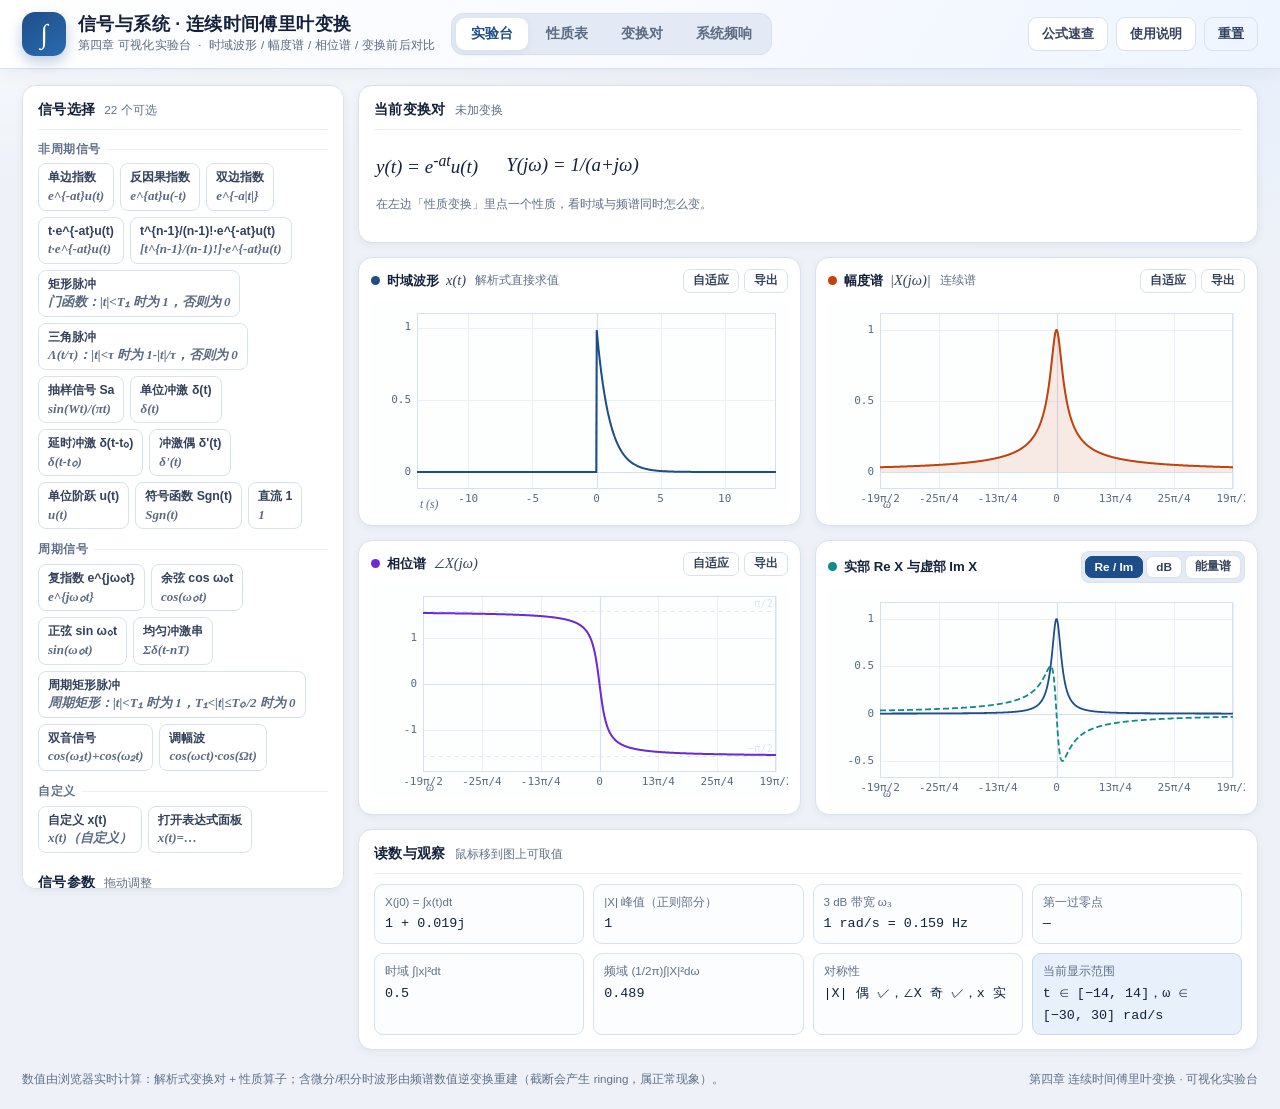
==== 傅里叶变换可视化实验台.html @ a624d81e "Add debug logging to lab module for troubleshooting signal loading" ====
<!DOCTYPE html>
<html lang="zh-CN">
<head>
<meta charset="utf-8">
<meta name="viewport" content="width=device-width,initial-scale=1">
<title>信号与系统 · 连续时间傅里叶变换可视化实验台</title>
<meta name="description" content="第四章 连续时间傅里叶变换：信号选择、性质变换、时域波形、幅度谱、相位谱的交互式可视化实验台。">
<style>
/* ==========================================================================
   信号与系统 · 连续时间傅里叶变换可视化实验台
   全部样式内置，不引用任何外部字体、图标或脚本。
   ========================================================================== */

:root{
  --bg:#eef2f8;
  --bg-deep:#e3eaf5;
  --panel:#ffffff;
  --ink:#14213d;
  --ink-2:#33415c;
  --muted:#5b6a82;
  --muted-2:#607089;
  --line:#d8e1ef;
  --line-soft:#e8eef7;
  --primary:#1d4e89;
  --primary-2:#2f6db3;
  --primary-soft:#e8f0fb;
  --accent:#0f8a8a;
  --x:#1d4e89;
  --mag:#c2410c;
  --phase:#6d28d9;
  --y:#0f7a4d;
  --sys:#0f8a8a;
  --ghost:#9aa8bd;
  --danger:#b91c1c;
  --danger-bg:#fef2f2;
  --danger-line:#fecaca;
  --warn:#92400e;
  --warn-bg:#fffbeb;
  --warn-line:#fde68a;
  --ok:#0f7a4d;
  --ok-bg:#ecfdf5;
  --radius:14px;
  --radius-sm:9px;
  --shadow:0 10px 28px rgba(20,33,61,.08);
  --shadow-soft:0 2px 8px rgba(20,33,61,.06);
  --font-ui:"Microsoft YaHei","PingFang SC","Noto Sans SC","Source Han Sans SC","Segoe UI",sans-serif;
  --font-math:"Cambria Math","Latin Modern Math","Times New Roman",serif;
  --font-code:"Cascadia Code","JetBrains Mono","Consolas","Courier New",monospace;
}

*{box-sizing:border-box;}
html,body{margin:0;padding:0;}
body{
  min-height:100vh;
  background:
    radial-gradient(1200px 500px at 8% -10%, #ffffff 0%, rgba(255,255,255,0) 60%),
    radial-gradient(1000px 480px at 96% 0%, #e6effc 0%, rgba(230,239,252,0) 58%),
    var(--bg);
  color:var(--ink);
  font-family:var(--font-ui);
  font-size:14px;
  line-height:1.62;
  -webkit-font-smoothing:antialiased;
}
button,input,select,textarea{font-family:inherit;font-size:inherit;color:inherit;}
button{cursor:pointer;}
h1,h2,h3,h4,p{margin:0;}
[hidden]{display:none !important;}
em{font-style:italic;}
code{font-family:var(--font-code);font-size:12.2px;background:var(--bg-deep);padding:1px 5px;border-radius:5px;color:var(--ink-2);}

/* ---------- 顶栏 ---------- */
.topbar{
  position:sticky;top:0;z-index:40;
  display:flex;align-items:center;gap:16px;flex-wrap:wrap;
  padding:12px 22px;
  background:linear-gradient(120deg,#ffffff 0%,#f7faff 55%,#eef5ff 100%);
  border-bottom:1px solid var(--line);
  box-shadow:0 4px 18px rgba(20,33,61,.05);
}
.brand{display:flex;align-items:center;gap:12px;min-width:280px;}
.brand-mark{
  width:44px;height:44px;border-radius:13px;flex:none;
  display:grid;place-items:center;
  background:linear-gradient(145deg,var(--primary) 0%,#2b6bb0 100%);
  color:#fff;font-family:var(--font-math);font-size:27px;line-height:1;
  box-shadow:0 6px 14px rgba(29,78,137,.28);
}
.brand-text h1{font-size:17.5px;letter-spacing:.4px;line-height:1.3;}
.brand-text p{font-size:11.8px;color:var(--muted);letter-spacing:.2px;}

.mode-switch{
  display:flex;gap:3px;padding:4px;border-radius:12px;
  background:var(--bg-deep);border:1px solid var(--line);
}
.mode-btn{
  border:0;background:transparent;color:var(--muted);
  padding:7px 15px;border-radius:9px;font-size:13.5px;font-weight:600;
  transition:background .18s,color .18s,box-shadow .18s;white-space:nowrap;
}
.mode-btn:hover{color:var(--primary);background:rgba(255,255,255,.65);}
.mode-btn.active{background:#fff;color:var(--primary);box-shadow:var(--shadow-soft);}

.topbar-actions{margin-left:auto;display:flex;gap:8px;}

/* ---------- 通用控件 ---------- */
.btn{
  border:1px solid var(--line);background:#fff;color:var(--ink-2);
  padding:7px 13px;border-radius:9px;font-size:13px;font-weight:600;
  transition:border-color .16s,color .16s,background .16s,box-shadow .16s;
}
.btn:hover{border-color:var(--primary-2);color:var(--primary);background:var(--primary-soft);}
.btn-primary{background:var(--primary);border-color:var(--primary);color:#fff;}
.btn-primary:hover{background:var(--primary-2);border-color:var(--primary-2);color:#fff;}
.btn-ghost{background:transparent;}
.btn-tiny{padding:3px 9px;font-size:11.8px;border-radius:7px;font-weight:600;}
.btn-tiny.active{background:var(--primary);border-color:var(--primary);color:#fff;}
.btn-row{display:flex;gap:8px;flex-wrap:wrap;margin-top:10px;}
.icon-btn{
  width:26px;height:26px;border-radius:7px;border:1px solid var(--line);
  background:#fff;color:var(--muted);font-size:12px;line-height:1;
}
.icon-btn:hover{color:var(--primary);border-color:var(--primary-2);}

.hint{font-size:11.8px;color:var(--muted-2);font-weight:400;}
.val{font-family:var(--font-code);font-size:11.8px;color:var(--primary);margin-left:6px;}
.field-error{font-size:12px;color:var(--danger);margin-top:5px;min-height:0;}
.field-help{font-size:12px;color:var(--muted-2);margin-top:6px;line-height:1.6;}

/* ---------- 布局 ---------- */
.workspace{padding:16px 22px 8px;}
.view{display:none;}
.view.active{display:block;}
.view-head{margin-bottom:14px;}
.view-head h2{font-size:18px;letter-spacing:.3px;}
.view-sub{font-size:12.8px;color:var(--muted);margin-top:3px;}
.view-sub em{font-family:var(--font-math);font-size:14px;color:var(--ink-2);}

.panel{
  background:var(--panel);border:1px solid var(--line);border-radius:var(--radius);
  box-shadow:var(--shadow-soft);padding:14px 15px;
}
.panel-head{
  display:flex;align-items:baseline;gap:9px;flex-wrap:wrap;
  padding-bottom:8px;margin:-2px 0 10px;border-bottom:1px solid var(--line-soft);
}
.panel-head.sub{margin-top:18px;}
.panel-head h2{font-size:14px;font-weight:700;letter-spacing:.3px;}

.lab-grid{display:grid;grid-template-columns:322px minmax(0,1fr);gap:14px;align-items:start;}
.ctrl-panel{position:sticky;top:78px;max-height:calc(100vh - 96px);overflow:auto;}
.lab-main{display:flex;flex-direction:column;gap:14px;min-width:0;}

.sys-grid{display:grid;grid-template-columns:322px minmax(0,1fr);gap:14px;align-items:start;}
.sys-main{display:flex;flex-direction:column;gap:14px;min-width:0;}
.mod-grid{display:grid;grid-template-columns:322px minmax(0,1fr);gap:14px;align-items:start;}
.mod-main{display:flex;flex-direction:column;gap:14px;min-width:0;}
.mod-charts-stack{display:flex;flex-direction:column;gap:14px;}
.mod-charts-row{display:grid;grid-template-columns:repeat(auto-fit,minmax(320px,1fr));gap:14px;}

/* ---------- 字段 / 滑块 ---------- */
.field{margin-bottom:11px;}
.field > label{display:block;font-size:12.4px;color:var(--ink-2);font-weight:600;margin-bottom:5px;}
.field input[type=text]{
  width:100%;padding:7px 9px;border:1px solid var(--line);border-radius:8px;background:#fbfdff;
  font-family:var(--font-code);font-size:12.6px;
}
.field input[type=text]:focus{outline:2px solid var(--primary-soft);border-color:var(--primary-2);}
.field select{
  width:100%;padding:7px 9px;border:1px solid var(--line);border-radius:8px;background:#fbfdff;font-size:13px;
}
input[type=range]{
  width:100%;height:20px;-webkit-appearance:none;appearance:none;background:transparent;margin:0;
}
input[type=range]::-webkit-slider-runnable-track{height:5px;border-radius:3px;background:linear-gradient(90deg,var(--primary-2),#c9d8ee);}
input[type=range]::-webkit-slider-thumb{
  -webkit-appearance:none;appearance:none;width:15px;height:15px;border-radius:50%;
  background:#fff;border:2.5px solid var(--primary);margin-top:-5px;box-shadow:0 1px 4px rgba(20,33,61,.25);
}
input[type=range]::-moz-range-track{height:5px;border-radius:3px;background:#c9d8ee;}
input[type=range]::-moz-range-thumb{width:14px;height:14px;border-radius:50%;background:#fff;border:2.5px solid var(--primary);}

.params{display:flex;flex-direction:column;gap:9px;}
.param-row label{display:flex;justify-content:space-between;align-items:baseline;font-size:12.3px;color:var(--ink-2);font-weight:600;}
.param-row .pname{font-family:var(--font-math);font-size:14px;font-style:italic;}
.param-row .pnum{font-family:var(--font-code);font-size:12px;color:var(--primary);}
.param-row .pdesc{font-size:11.4px;color:var(--muted-2);font-weight:400;}

.toggles{display:flex;flex-direction:column;gap:6px;}
.check{display:flex;align-items:center;gap:8px;font-size:12.6px;color:var(--ink-2);cursor:pointer;}
.check.inline{display:inline-flex;}
.check input{width:15px;height:15px;accent-color:var(--primary);margin:0;}

/* ---------- 芯片选择器 ---------- */
.chip-grid{display:flex;flex-wrap:wrap;gap:6px;}
.chip{
  border:1px solid var(--line);background:#fff;border-radius:8px;padding:5px 9px;
  font-size:12.3px;color:var(--ink-2);font-weight:600;line-height:1.35;
  transition:border-color .15s,background .15s,color .15s,transform .1s;
  display:flex;flex-direction:column;gap:1px;align-items:flex-start;
}
.chip .chip-mx{font-family:var(--font-math);font-size:13px;font-style:italic;color:var(--muted);}
.chip:hover{border-color:var(--primary-2);background:var(--primary-soft);color:var(--primary);transform:translateY(-1px);}
.chip.active{background:var(--primary);border-color:var(--primary);color:#fff;box-shadow:0 3px 10px rgba(29,78,137,.22);}
.chip.active .chip-mx{color:#dbe7f7;}
.chip.chip-wide{min-width:calc(50% - 3px);}

.sig-groups{display:flex;flex-direction:column;gap:11px;}
.sig-group > .glabel{
  font-size:11.6px;color:var(--muted-2);font-weight:700;letter-spacing:.6px;
  text-transform:uppercase;margin-bottom:5px;display:flex;align-items:center;gap:6px;
}
.sig-group > .glabel::after{content:"";flex:1;height:1px;background:var(--line-soft);}

/* ---------- 变换链 ---------- */
.chain{margin-top:11px;display:flex;flex-direction:column;gap:7px;}
.chain-empty{font-size:12.2px;color:var(--muted-2);font-style:italic;}
.chain-step{
  border:1px solid var(--line);border-left:3px solid var(--phase);border-radius:8px;
  background:#fbfcff;padding:7px 9px;display:flex;align-items:flex-start;gap:8px;
}
.chain-step .idx{
  font-family:var(--font-code);font-size:11px;color:#fff;background:var(--phase);
  border-radius:5px;padding:1px 5px;flex:none;margin-top:2px;
}
.chain-step .body{flex:1;min-width:0;}
.chain-step .nm{font-size:12.6px;font-weight:700;color:var(--ink);}
.chain-step .mx{font-family:var(--font-math);font-size:13px;color:var(--ink-2);display:block;margin-top:1px;}
.chain-step .rm{border:0;background:transparent;color:var(--muted);font-size:13px;padding:0 3px;}
.chain-step .rm:hover{color:var(--danger);}

/* ---------- 公式 ---------- */
.formula-body{padding:2px 2px 0;}
.formula-row{
  font-family:var(--font-math);font-size:19px;color:var(--ink);
  display:flex;align-items:center;gap:14px;flex-wrap:wrap;padding:6px 0;
}
.formula-row.sub{font-size:15.5px;color:var(--ink-2);}
.formula-notes{margin-top:8px;display:flex;flex-direction:column;gap:6px;}
.note{
  font-size:12.4px;line-height:1.6;border-radius:8px;padding:7px 10px;border:1px solid;
}
.note.tip{background:var(--primary-soft);border-color:#c5d9f2;color:#17406e;}
.note.warn{background:var(--warn-bg);border-color:var(--warn-line);color:var(--warn);}
.note.key{background:#fdf2f8;border-color:#fbcfe8;color:#8b1a55;}
.note.ok{background:var(--ok-bg);border-color:#bbf0d4;color:var(--ok);}

.formula-box{
  margin-top:10px;padding:9px 11px;border:1px solid var(--line);border-radius:9px;background:#fbfdff;
  font-family:var(--font-math);font-size:15px;color:var(--ink);overflow-wrap:anywhere;
}

/* 轻量数学排版 */
.mx{font-family:var(--font-math);font-style:italic;}
.mx .op,.mx .num,.mx .fn,.mx .pun{font-style:normal;}
.mfrac{display:inline-flex;flex-direction:column;align-items:center;vertical-align:-0.42em;margin:0 .18em;line-height:1.12;}
.mfrac > .mnum{padding:0 .28em .06em;border-bottom:1.2px solid currentColor;}
.mfrac > .mden{padding:.06em .28em 0;}
.msup{font-size:.72em;vertical-align:.5em;margin-left:.05em;}
.msub{font-size:.72em;vertical-align:-.32em;margin-left:.05em;}
.msubsup{display:inline-flex;flex-direction:column;font-size:.7em;line-height:1.05;vertical-align:-.35em;margin-left:.06em;}
.mbig{font-size:1.32em;vertical-align:-.12em;font-style:normal;}
.mcases{display:inline-flex;align-items:stretch;margin-left:.2em;}
.mcases .brace{font-size:2.1em;line-height:.86;font-style:normal;font-weight:300;}
.mcases .rows{display:inline-flex;flex-direction:column;justify-content:center;gap:.16em;padding-left:.28em;}
.mcases .row{display:flex;gap:.7em;align-items:baseline;}
.mspace{display:inline-block;width:.3em;}
.mhat{display:inline-flex;flex-direction:column;align-items:center;vertical-align:-.5em;line-height:1;}
.mhat .hat{font-size:.72em;line-height:.5;}

/* ---------- 图表 ---------- */
.charts-grid{display:grid;grid-template-columns:repeat(auto-fit,minmax(360px,1fr));gap:14px;}
.charts-col{display:flex;flex-direction:column;gap:14px;}
.chart-card{
  background:var(--panel);border:1px solid var(--line);border-radius:var(--radius);
  box-shadow:var(--shadow-soft);padding:10px 12px 12px;min-width:0;
}
.chart-head{display:flex;align-items:center;gap:9px;flex-wrap:wrap;margin-bottom:7px;min-height:26px;}
.chart-title{font-size:13.2px;font-weight:700;color:var(--ink);display:flex;align-items:center;gap:7px;}
.chart-title em{font-family:var(--font-math);font-weight:400;font-size:14.5px;color:var(--ink-2);}
.chart-sub{font-size:11.6px;color:var(--muted-2);}
.chart-actions{margin-left:auto;display:flex;gap:5px;align-items:center;}
.seg{display:inline-flex;gap:3px;padding:3px;background:var(--bg-deep);border-radius:8px;border:1px solid var(--line);}
.dot{width:9px;height:9px;border-radius:50%;display:inline-block;flex:none;}
.dot-x{background:var(--x);}
.dot-mag{background:var(--mag);}
.dot-phase{background:var(--phase);}
.dot-y{background:var(--y);}
.dot-extra{background:var(--accent);}

.canvas-box{position:relative;width:100%;height:212px;}
.canvas-box canvas{width:100%;height:100%;display:block;border-radius:8px;background:#fdfefe;}
.chart-readout{
  position:absolute;left:8px;top:8px;pointer-events:none;
  background:rgba(255,255,255,.94);border:1px solid var(--line);border-radius:7px;
  padding:3px 8px;font-family:var(--font-code);font-size:11.2px;color:var(--ink-2);
  box-shadow:var(--shadow-soft);white-space:nowrap;opacity:0;transition:opacity .12s;
}
.chart-readout.on{opacity:1;}

/* ---------- 读数表 ---------- */
.insight-grid{display:grid;grid-template-columns:repeat(auto-fit,minmax(178px,1fr));gap:9px;}
.insight{
  border:1px solid var(--line);border-radius:9px;padding:8px 10px;background:#fbfdff;min-width:0;
}
.insight .k{font-size:11.6px;color:var(--muted-2);display:flex;align-items:center;gap:5px;}
.insight .v{font-family:var(--font-code);font-size:13.4px;color:var(--ink);margin-top:2px;overflow-wrap:anywhere;}
.insight .v.mx{font-family:var(--font-math);font-size:15px;}
.insight.accent{background:var(--primary-soft);border-color:#c5d9f2;}
.insight-note{font-size:12.4px;color:var(--ink-2);margin-top:10px;line-height:1.7;}

/* ---------- 性质卡片 ---------- */
.props-grid{display:grid;grid-template-columns:repeat(auto-fill,minmax(392px,1fr));gap:14px;}
.prop-card{
  background:var(--panel);border:1px solid var(--line);border-radius:var(--radius);
  box-shadow:var(--shadow-soft);padding:13px 14px 12px;display:flex;flex-direction:column;gap:9px;
  transition:box-shadow .18s,border-color .18s,transform .18s;
}
.prop-card:hover{box-shadow:var(--shadow);border-color:#c5d9f2;transform:translateY(-2px);}
.prop-top{display:flex;align-items:baseline;gap:9px;flex-wrap:wrap;}
.prop-sec{font-family:var(--font-code);font-size:11.4px;color:#fff;background:var(--primary);border-radius:6px;padding:1px 6px;}
.prop-name{font-size:14.4px;font-weight:700;}
.prop-en{font-size:11.6px;color:var(--muted-2);}
.prop-formula{
  font-family:var(--font-math);font-size:16.5px;color:var(--ink);
  background:#f7faff;border:1px solid var(--line-soft);border-radius:9px;padding:9px 11px;overflow-wrap:anywhere;
}
.prop-quote{font-size:12.4px;color:#8b1a55;background:#fdf2f8;border-left:3px solid #ec6cb0;padding:5px 9px;border-radius:0 7px 7px 0;}
.prop-desc{font-size:12.4px;color:var(--ink-2);line-height:1.66;}
.prop-demo{display:grid;grid-template-columns:1fr 1fr;gap:8px;}
.mini-chart{border:1px solid var(--line-soft);border-radius:8px;padding:5px 6px;background:#fdfefe;}
.mini-chart .cap{font-size:11px;color:var(--muted-2);display:flex;justify-content:space-between;gap:6px;}
.mini-chart canvas{width:100%;height:78px;display:block;}
.prop-foot{display:flex;gap:7px;align-items:center;margin-top:auto;}
.prop-sigsel{font-size:12px;color:var(--muted-2);display:flex;align-items:center;gap:5px;}
.prop-sigsel select{padding:3px 6px;border:1px solid var(--line);border-radius:7px;font-size:12px;background:#fff;}

/* ---------- 变换对表 ---------- */
.pairs-toolbar{display:flex;gap:12px;align-items:center;flex-wrap:wrap;margin-bottom:10px;}
.table-wrap{
  background:var(--panel);border:1px solid var(--line);border-radius:var(--radius);
  box-shadow:var(--shadow-soft);overflow:auto;
}
table.pairs-table{border-collapse:collapse;width:100%;font-size:13px;}
.pairs-table th{
  text-align:left;font-size:12.2px;color:var(--muted);font-weight:700;
  padding:10px 12px;border-bottom:1px solid var(--line);background:#f7faff;white-space:nowrap;position:sticky;top:0;z-index:2;
}
.pairs-table td{padding:9px 12px;border-bottom:1px solid var(--line-soft);vertical-align:middle;}
.pairs-table tr:hover td{background:#f6f9fe;}
.pairs-table .mx{font-size:15px;}
.pairs-table .siglink{
  border:0;background:transparent;padding:0;font-family:var(--font-math);font-size:15px;color:var(--primary);
  text-align:left;cursor:pointer;text-decoration:underline dotted;text-underline-offset:3px;
}
.pairs-table .siglink:hover{color:var(--primary-2);}
.pairs-table td.spark{width:190px;}
.pairs-table .spark canvas{width:180px;height:44px;display:block;}
.pairs-table .tagline{font-size:11.4px;color:var(--muted-2);}
.badge{font-size:10.8px;border-radius:5px;padding:1px 6px;background:var(--bg-deep);color:var(--muted);font-family:var(--font-ui);}
.badge.p{background:#fdf2f8;color:#8b1a55;}
.badge.d{background:#eef2ff;color:#3730a3;}

/* ---------- 专题 ---------- */
.topic-tabs{display:flex;gap:6px;flex-wrap:wrap;margin-bottom:13px;}
.topic-tab{
  border:1px solid var(--line);background:#fff;border-radius:9px;padding:6px 13px;
  font-size:13px;font-weight:600;color:var(--ink-2);
}
.topic-tab:hover{border-color:var(--primary-2);color:var(--primary);}
.topic-tab.active{background:var(--primary);border-color:var(--primary);color:#fff;}
.topic-panel{display:flex;flex-direction:column;gap:14px;}
.topic-head{
  background:var(--panel);border:1px solid var(--line);border-radius:var(--radius);padding:12px 15px;
  box-shadow:var(--shadow-soft);
}
.topic-head h3{font-size:15.5px;margin-bottom:4px;}
.topic-head p{font-size:12.6px;color:var(--muted);line-height:1.65;}
.topic-body-grid{display:grid;grid-template-columns:minmax(0,1fr) 300px;gap:14px;align-items:start;}
.topic-side{display:flex;flex-direction:column;gap:12px;}
.topic-charts{display:flex;flex-direction:column;gap:14px;}
.anim-row{display:flex;gap:8px;align-items:center;flex-wrap:wrap;}
.play-btn{
  border:1px solid var(--primary);background:var(--primary);color:#fff;border-radius:9px;
  padding:6px 14px;font-size:13px;font-weight:700;
}
.play-btn.alt{background:#fff;color:var(--primary);}
.slider-wide{flex:1;min-width:150px;}
.legend{display:flex;gap:12px;flex-wrap:wrap;font-size:11.8px;color:var(--muted-2);margin-top:6px;}
.legend i{display:inline-block;width:16px;height:3px;border-radius:2px;margin-right:5px;vertical-align:middle;}

/* ---------- 抽屉 / 模态 / toast ---------- */
.drawer{
  position:fixed;top:0;right:0;bottom:0;width:min(430px,92vw);z-index:60;
  background:#fff;border-left:1px solid var(--line);box-shadow:-14px 0 34px rgba(20,33,61,.14);
  display:flex;flex-direction:column;
}
.drawer-head{display:flex;align-items:center;gap:10px;padding:14px 16px;border-bottom:1px solid var(--line);}
.drawer-head h3{font-size:15px;flex:1;}
.drawer-body{padding:14px 16px 22px;overflow:auto;display:flex;flex-direction:column;gap:12px;}
.ode-row{display:flex;align-items:center;gap:7px;}
.ode-row input{flex:1;min-width:0;}
.ode-sep{font-family:var(--font-math);font-size:19px;color:var(--muted);}

.modal-mask{
  position:fixed;inset:0;z-index:70;background:rgba(20,33,61,.42);
  display:grid;place-items:center;padding:22px;backdrop-filter:blur(2px);
}
.modal{
  background:#fff;border-radius:16px;box-shadow:0 24px 60px rgba(20,33,61,.28);
  width:min(880px,94vw);max-height:86vh;display:flex;flex-direction:column;
}
.modal-head{display:flex;align-items:center;gap:12px;padding:14px 18px;border-bottom:1px solid var(--line);}
.modal-head h3{font-size:15.5px;flex:1;}
.modal-body{padding:16px 18px 22px;overflow:auto;font-size:13px;line-height:1.75;color:var(--ink-2);}
.modal-body h4{font-size:13.6px;color:var(--ink);margin:16px 0 6px;}
.modal-body ul,.modal-body ol{margin:6px 0;padding-left:22px;}
.modal-body li{margin:4px 0;}
.modal-body .mx{font-size:15px;color:var(--ink);}
.modal-body table{border-collapse:collapse;width:100%;margin:8px 0;font-size:12.6px;}
.modal-body th,.modal-body td{border:1px solid var(--line);padding:6px 9px;text-align:left;}
.modal-body th{background:#f7faff;font-weight:700;color:var(--ink);}
.modal-body .kbd{font-family:var(--font-code);font-size:11.6px;border:1px solid var(--line);border-bottom-width:2px;border-radius:5px;padding:0 5px;background:#fbfdff;}

.toast{
  position:fixed;left:50%;bottom:26px;transform:translateX(-50%);z-index:80;
  background:var(--ink);color:#fff;border-radius:10px;padding:9px 16px;font-size:13px;
  box-shadow:0 12px 30px rgba(20,33,61,.3);
}

.footbar{
  display:flex;gap:14px;justify-content:space-between;flex-wrap:wrap;
  padding:12px 22px 20px;font-size:11.6px;color:var(--muted-2);
}
.foot-right{white-space:nowrap;}

/* ---------- 响应式 ---------- */
@media (max-width:1180px){
  .lab-grid,.sys-grid,.mod-grid{grid-template-columns:minmax(0,1fr);}
  .ctrl-panel{position:static;max-height:none;overflow:visible;}
  .topic-body-grid{grid-template-columns:minmax(0,1fr);}
}
@media (max-width:820px){
  .topbar{padding:10px 14px;}
  .workspace{padding:12px 14px 4px;}
  .mode-switch{order:3;width:100%;overflow:auto;}
  .canvas-box{height:190px;}
  .props-grid{grid-template-columns:minmax(0,1fr);}
}

@media (prefers-reduced-motion:reduce){
  *{transition:none !important;animation:none !important;}
}

/* ---------- 数学排版补充类 ---------- */
.mx .num,.mx .op,.mx .fn,.mx .pun,.mx .gr{font-style:normal;}
.mx .op{padding:0 .12em;}
.mx .fn{padding:0 .06em;}
.mx .pun{padding:0 .04em;}
.mx .mspace{display:inline-block;width:.28em;}
.mx .mgrp{display:inline;}
.mx .mxin{font-style:italic;}
.mx .mxunk{color:var(--danger);font-style:normal;font-size:.86em;border-bottom:1px dotted var(--danger);}
.mx .msqrt{display:inline-flex;align-items:flex-start;}
.mx .mroot{font-style:normal;line-height:1.05;}
.mx .mrad{border-top:1.1px solid currentColor;padding:.06em .12em 0 0;}
.mx .mbop{display:inline-flex;flex-direction:column;align-items:center;vertical-align:-.55em;line-height:1;margin:0 .1em;}
.mx .mbop .btop,.mx .mbop .bbot{font-size:.66em;line-height:1.15;}
.mx .mbop .bglyph{font-size:1.28em;line-height:1;}
.mx .mcases .row{display:flex;gap:.55em;align-items:baseline;}
.mx .mcases .cell{display:inline;}
.mx .mgrid{display:inline-flex;flex-direction:column;gap:.2em;}
.mx .mgrid .row{display:flex;gap:1.1em;}

</style>
</head>
<body>
<div id="app">

  <header class="topbar">
    <div class="brand">
      <div class="brand-mark" aria-hidden="true">&#8747;</div>
      <div class="brand-text">
        <h1>信号与系统 · 连续时间傅里叶变换</h1>
        <p>第四章 可视化实验台 &nbsp;·&nbsp; 时域波形 / 幅度谱 / 相位谱 / 变换前后对比</p>
      </div>
    </div>

    <nav class="mode-switch" id="modeSwitch" aria-label="功能切换">
      <button class="mode-btn active" data-mode="lab">实验台</button>
      <button class="mode-btn" data-mode="props">性质表</button>
      <button class="mode-btn" data-mode="pairs">变换对</button>
      <button class="mode-btn" data-mode="sys">系统频响</button>
    </nav>

    <div class="topbar-actions">
      <button class="btn" id="btnFormula" title="常用公式与结论速查">公式速查</button>
      <button class="btn" id="btnHelp" title="使用说明">使用说明</button>
      <button class="btn btn-ghost" id="btnReset" title="恢复默认状态">重置</button>
    </div>
  </header>

  <main class="workspace">

    <!-- ======================= 实验台 ======================= -->
    <section class="view active" id="view-lab">
      <div class="lab-grid">

        <aside class="panel ctrl-panel">
          <div class="panel-head">
            <h2>信号选择</h2>
            <span class="hint" id="sigCountHint">点击选择</span>
          </div>
          <div class="sig-groups" id="sigGroups"></div>

          <div class="panel-head sub">
            <h2>信号参数</h2>
            <span class="hint">拖动调整</span>
          </div>
          <div class="params" id="sigParams"></div>
          <p class="field-help" id="sigFormula"></p>

          <div class="panel-head sub">
            <h2>性质变换</h2>
            <span class="hint">可叠加，按顺序作用</span>
          </div>
          <div class="chip-grid" id="propChips"></div>
          <div class="params" id="propParams"></div>
          <div class="chain" id="chainList"></div>

          <div class="panel-head sub">
            <h2>显示选项</h2>
          </div>
          <div class="toggles" id="displayToggles">
            <label class="check"><input type="checkbox" id="optOverlay" checked><span>叠加变换前信号</span></label>
            <label class="check"><input type="checkbox" id="optImpulses" checked><span>频谱绘制冲激谱线</span></label>
            <label class="check"><input type="checkbox" id="optUnwrap"><span>相位解包裹</span></label>
            <label class="check"><input type="checkbox" id="optPiTicks" checked><span>频率轴用 π 刻度</span></label>
            <label class="check"><input type="checkbox" id="optHz"><span>频率轴用 Hz（f = ω/2π）</span></label>
          </div>
          <div class="field">
            <label for="rangeW">频率显示范围 ω<sub>max</sub><span class="val" id="rangeWVal"></span></label>
            <input type="range" id="rangeW" min="4" max="120" step="1" value="30">
          </div>
          <div class="field">
            <label for="rangeT">时间显示范围 T<sub>max</sub><span class="val" id="rangeTVal"></span></label>
            <input type="range" id="rangeT" min="2" max="60" step="1" value="14">
          </div>
        </aside>

        <div class="lab-main">
          <div class="panel formula-panel">
            <div class="panel-head">
              <h2>当前变换对</h2>
              <span class="hint" id="formulaTag"></span>
            </div>
            <div class="formula-body">
              <div class="formula-row" id="formulaMain"></div>
              <div class="formula-row sub" id="formulaRule"></div>
              <div class="formula-notes" id="formulaNotes"></div>
            </div>
          </div>

          <div class="charts-grid">
            <div class="chart-card">
              <div class="chart-head">
                <div class="chart-title"><span class="dot dot-x"></span>时域波形 <em>x(t)</em></div>
                <div class="chart-sub" id="subTime"></div>
                <div class="chart-actions">
                  <button class="btn btn-tiny" data-act="zoomfit" data-chart="time">自适应</button>
                  <button class="btn btn-tiny" data-act="export" data-chart="time">导出</button>
                </div>
              </div>
              <div class="canvas-box"><canvas id="chTime"></canvas><div class="chart-readout" id="roTime"></div></div>
            </div>

            <div class="chart-card">
              <div class="chart-head">
                <div class="chart-title"><span class="dot dot-mag"></span>幅度谱 <em>|X(jω)|</em></div>
                <div class="chart-sub" id="subMag"></div>
                <div class="chart-actions">
                  <button class="btn btn-tiny" data-act="zoomfit" data-chart="mag">自适应</button>
                  <button class="btn btn-tiny" data-act="export" data-chart="mag">导出</button>
                </div>
              </div>
              <div class="canvas-box"><canvas id="chMag"></canvas><div class="chart-readout" id="roMag"></div></div>
            </div>

            <div class="chart-card">
              <div class="chart-head">
                <div class="chart-title"><span class="dot dot-phase"></span>相位谱 <em>∠X(jω)</em></div>
                <div class="chart-actions">
                  <button class="btn btn-tiny" data-act="zoomfit" data-chart="phase">自适应</button>
                  <button class="btn btn-tiny" data-act="export" data-chart="phase">导出</button>
                </div>
              </div>
              <div class="canvas-box"><canvas id="chPhase"></canvas><div class="chart-readout" id="roPhase"></div></div>
            </div>

            <div class="chart-card">
              <div class="chart-head">
                <div class="chart-title"><span class="dot dot-extra"></span><span id="extraTitle">实部与虚部</span></div>
                <div class="chart-actions seg" id="extraSeg">
                  <button class="btn btn-tiny active" data-extra="reim">Re / Im</button>
                  <button class="btn btn-tiny" data-extra="db">dB</button>
                  <button class="btn btn-tiny" data-extra="energy">能量谱</button>
                </div>
              </div>
              <div class="canvas-box"><canvas id="chExtra"></canvas><div class="chart-readout" id="roExtra"></div></div>
            </div>
          </div>

          <div class="panel insight-panel">
            <div class="panel-head"><h2>读数与观察</h2><span class="hint">鼠标移到图上可取值</span></div>
            <div class="insight-grid" id="insightGrid"></div>
          </div>
        </div>
      </div>
    </section>

    <!-- ======================= 性质表 ======================= -->
    <section class="view" id="view-props">
      <div class="view-head">
        <h2>表 4.1 · 傅里叶变换性质</h2>
        <p class="view-sub">每张卡片给出性质公式、结论要点与一个「变换前 → 变换后」的实算缩略图。点「载入实验台」可放大细看。</p>
      </div>
      <div class="props-grid" id="propsGrid"></div>
    </section>

    <!-- ======================= 变换对 ======================= -->
    <section class="view" id="view-pairs">
      <div class="view-head">
        <h2>表 4.2 · 基本傅里叶变换对</h2>
        <p class="view-sub">缩略图实时计算。点行首信号名可在实验台载入；带参数的变换对可在实验台里拖动滑块。</p>
      </div>
      <div class="pairs-toolbar">
        <div class="seg" id="pairsSeg">
          <button class="btn btn-tiny active" data-kind="all">全部</button>
          <button class="btn btn-tiny" data-kind="energy">能量信号</button>
          <button class="btn btn-tiny" data-kind="power">功率/周期信号</button>
          <button class="btn btn-tiny" data-kind="dist">广义函数</button>
        </div>
        <label class="check inline"><input type="checkbox" id="pairsSpark" checked><span>显示缩略图</span></label>
      </div>
      <div class="table-wrap">
        <table class="pairs-table">
          <thead>
            <tr><th>信号 x(t)</th><th>傅里叶变换 X(jω)</th><th>傅里叶级数系数（若为周期）</th><th>时域</th><th>幅度谱</th></tr>
          </thead>
          <tbody id="pairsBody"></tbody>
        </table>
      </div>
    </section>

    <!-- ======================= 系统频响 ======================= -->
    <section class="view" id="view-sys">
      <div class="view-head">
        <h2>4.4 / 4.7 · 卷积性质与系统频域分析</h2>
        <p class="view-sub">
          <em>x(t)*h(t) ⟷ X(jω)·H(jω)</em>；冲激响应与频率响应是一对傅里叶变换。四步法：求 X → 求 H → 相乘得 Y → 逆变换得 y。
        </p>
      </div>
      <div class="sys-grid">
        <aside class="panel">
          <div class="panel-head"><h2>输入信号 x(t)</h2></div>
          <div class="chip-grid" id="sysInputChips"></div>
          <div class="params" id="sysInputParams"></div>

          <div class="panel-head sub"><h2>系统 H(jω)</h2></div>
          <div class="field">
            <label for="sysKind">系统类型</label>
            <select id="sysKind"></select>
          </div>
          <div class="params" id="sysParams"></div>
          <div class="field">
            <label for="sysOde">微分方程（右侧 = 输出多项式，左侧 = 输入多项式，按 (jω) 降幂，逗号分隔）</label>
            <div class="ode-row">
              <input type="text" id="sysOdeNum" spellcheck="false">
              <span class="ode-sep">/</span>
              <input type="text" id="sysOdeDen" spellcheck="false">
            </div>
            <p class="field-help">例：分子 <code>1,0,3</code> 表示 (jω)²+3，分母 <code>1,6,8</code> 表示 (jω)²+6(jω)+8。改系数即改微分方程。</p>
            <p class="field-error" id="sysOdeErr"></p>
          </div>
          <div class="formula-box" id="sysFormula"></div>
          <div class="btn-row">
            <button class="btn btn-primary" id="sysPreset1">例题 4.1.1 预设</button>
            <button class="btn" id="sysPreset2">课堂测试预设</button>
          </div>
        </aside>
        <div class="sys-main">
          <div class="charts-grid">
            <div class="chart-card">
              <div class="chart-head"><div class="chart-title"><span class="dot dot-mag"></span>幅频特性 |H(jω)|</div></div>
              <div class="canvas-box"><canvas id="chSysMag"></canvas><div class="chart-readout" id="roSysMag"></div></div>
            </div>
            <div class="chart-card">
              <div class="chart-head"><div class="chart-title"><span class="dot dot-phase"></span>相频特性 φ<sub>H</sub>(ω)</div></div>
              <div class="canvas-box"><canvas id="chSysPhase"></canvas><div class="chart-readout" id="roSysPhase"></div></div>
            </div>
            <div class="chart-card">
              <div class="chart-head"><div class="chart-title"><span class="dot dot-x"></span>输入 x(t) 与输出 y(t)</div></div>
              <div class="canvas-box"><canvas id="chSysTime"></canvas><div class="chart-readout" id="roSysTime"></div></div>
            </div>
            <div class="chart-card">
              <div class="chart-head"><div class="chart-title"><span class="dot dot-y"></span>频谱相乘 X(jω)·H(jω) = Y(jω)</div></div>
              <div class="canvas-box"><canvas id="chSysSpec"></canvas><div class="chart-readout" id="roSysSpec"></div></div>
            </div>
          </div>
          <div class="panel insight-panel"><div class="panel-head"><h2>系统结论</h2></div>
            <div class="insight-grid" id="sysInsight"></div>
            <p class="insight-note" id="sysNote"></p>
          </div>
        </div>
      </div>
    </section>

  </main>

  <footer class="footbar">
    <span>数值由浏览器实时计算：解析式变换对 + 性质算子；含微分/积分时波形由频谱数值逆变换重建（截断会产生 ringing，属正常现象）。</span>
    <span class="foot-right">第四章 连续时间傅里叶变换 · 可视化实验台</span>
  </footer>
</div>

<div class="drawer" id="drawer" hidden aria-label="自定义函数">
  <div class="drawer-head">
    <h3>自定义信号 x(t)</h3>
    <button class="icon-btn" id="drawerClose" aria-label="关闭">✕</button>
  </div>
  <div class="drawer-body">
    <p class="field-help">用变量 <code>t</code> 写一个时间函数，工具会用数值积分算出它的傅里叶变换（截断窗内）。支持
      <code>+ - * / ^</code>、<code>exp sin cos tan abs sqrt ln log sign</code>、<code>u step rect gate sa sinc tri delta</code>、
      常量 <code>pi e</code> 与参数 <code>a b c w0 T</code>。</p>
    <div class="field">
      <label for="customExpr">x(t) =</label>
      <input type="text" id="customExpr" spellcheck="false" placeholder="例如：exp(-3*t)*u(t)  或  rect(t/2)  或  sa(2*t)">
      <p class="field-error" id="customErr"></p>
    </div>
    <div class="field">
      <label for="customWindow">截断窗宽 <span class="val" id="customWindowVal"></span></label>
      <input type="range" id="customWindow" min="4" max="80" step="1" value="24">
    </div>
    <div class="field">
      <label for="customParams">参数值（逗号分隔，可留空）</label>
      <input type="text" id="customParams" spellcheck="false" placeholder="a=2, w0=5">
    </div>
    <div class="chip-grid" id="customPresets"></div>
    <div class="btn-row">
      <button class="btn btn-primary" id="customApply">计算并载入实验台</button>
    </div>
    <p class="hint">注意：δ(t)、u(t)、常数这类不满足绝对可积的写法，数值结果只能近似出冲激附近的形态。</p>
  </div>
</div>

<div class="modal-mask" id="modal" hidden>
  <div class="modal" role="dialog" aria-modal="true">
    <div class="modal-head"><h3 id="modalTitle"></h3><button class="icon-btn" id="modalClose" aria-label="关闭">✕</button></div>
    <div class="modal-body" id="modalBody"></div>
  </div>
</div>

<div class="toast" id="toast" hidden></div>

<script>
/* ===== math.js ===== */
/* ==========================================================================
   math.js —— 轻量数学排版（LaTeX 子集，纯 HTML/CSS，无外部依赖）
   支持：\frac{}{}  ^{}  _{}  \int_{}^{}  \sum_{}^{}  \begin{cases}
        \sqrt{}  \text/\mathrm/\operatorname  符号表  自动斜体
   ========================================================================== */
(function (global) {
  'use strict';

  var SYM = {
    omega: 'ω', Omega: 'Ω', delta: 'δ', Delta: 'Δ', alpha: 'α', Alpha: 'Α',
    beta: 'β', Gamma: 'Γ', gamma: 'γ', theta: 'θ', Theta: 'Θ', lambda: 'λ',
    Lambda: 'Λ', mu: 'μ', Mu: 'Μ', nu: 'ν', xi: 'ξ', Xi: 'Ξ',
    pi: 'π', Pi: 'Π', rho: 'ρ', Rho: 'Ρ', sigma: 'σ', Sigma: 'Σ', tau: 'τ',
    Tau: 'Τ', upsilon: 'υ', Upsilon: 'Υ', phi: 'φ', varphi: 'φ', Phi: 'Φ',
    chi: 'χ', Chi: 'Χ', psi: 'ψ', Psi: 'Ψ', zeta: 'ζ', Zeta: 'Ζ', eta: 'η',
    varepsilon: 'ε', Epsilon: 'Ε', iota: 'ι', kappa: 'κ', omicron: 'ο',
    /* 运行变量哨兵：\Tv = 时间变量 t，\Wv = 频率变量 ω
       （公式复合只替换这两个哨兵，参数 \omega_0、T_1 等不受影响） */
    Tv: 't', Wv: 'ω',
    infty: '∞', partial: '∂',
    rightarrow: '→', to: '→',longrightarrow: '⟶', rightarrowtail: '→',
    leftarrow: '←', longleftarrow: '⟵', leftrightarrow: '↔',
    Rightarrow: '⇒', Leftrightarrow: '⇔', mapsto: '↦', updownarrow: '↕',
    pm: '±', mp: '∓', times: '×', cdot: '·', div: '÷', ast: '*',
    star: '★', circ: '∘', bullet: '•',
    le: '≤', leq: '≤', ge: '≥', geq: '≥', ne: '≠', neq: '≠',
    approx: '≈', equiv: '≡', sim: '∼', propto: '∝',
    in: '∈', notin: '∉', subset: '⊂', cup: '∪', cap: '∩',
    ldots: '…', cdots: '⋯', dots: '…', quad: ' ', qquad: '  ',
    angle: '∠', perp: '⊥', langle: '⟨', rangle: '⟩',
    lceil: '⌈', rceil: '⌉', lfloor: '⌊', rfloor: '⌋',
    forall: '∀', exists: '∃', neg: '¬', land: '∧', lor: '∨',
    overline: '‾', underline: '_', hat: '^', degree: '°',
    mathcal: '', ell: 'ℓ', hbar: 'ℏ', wp: '℘', Re: 'Re', Im: 'Im'
  };

  var UPRIGHT_WORDS = {
    Re: 'Re', Im: 'Im', re: 'Re', im: 'Im', arg: 'arg', deg: 'deg',
    gcd: 'gcd', lb: 'lb', lg: 'lg', ln: 'ln', log: 'log', max: 'max',
    min: 'min', sgn: 'sgn', sinc: 'sinc', Sa: 'Sa', rect: 'rect',
    tri: 'tri', tg: 'tg', ctg: 'ctg', arctan: 'arctan', arcsin: 'arcsin',
    sin: 'sin', cos: 'cos', tan: 'tan', cot: 'cot', sec: 'sec', csc: 'csc',
    sinh: 'sinh', cosh: 'cosh', tanh: 'tanh', exp: 'exp', lim: 'lim',
    mod: 'mod', sup: 'sup', inf: 'inf', diag: 'diag', Tr: 'Tr'
  };

  var BIG_OPS = { sum: 'Σ', prod: 'Π', int: '∫', iint: '∬', oint: '∮', lim: 'lim', coprod: '∐' };

  function esc(ch) {
    if (ch === '<') return '&lt;';
    if (ch === '>') return '&gt;';
    if (ch === '&') return '&amp;';
    if (ch === '"') return '&quot;';
    return ch;
  }

  function Parser(src) { this.s = src; this.i = 0; }

  Parser.prototype.peek = function () { return this.i < this.s.length ? this.s[this.i] : ''; };

  Parser.prototype.eat = function () { return this.s[this.i++]; };

  /* 读取一个 group：以 { 开始，读到匹配的 } */
  Parser.prototype.readGroup = function () {
    if (this.peek() !== '{') return null;
    this.eat();
    var depth = 1, out = '';
    while (this.i < this.s.length) {
      var c = this.eat();
      if (c === '{') depth++;
      else if (c === '}') { depth--; if (!depth) break; }
      out += c;
    }
    return out;
  };

  /* 读取一个原子（用于 ^ \u005f 的单字符形式） */
  Parser.prototype.readArg = function () {
    var c = this.peek();
    if (c === '{') return this.readGroup();
    this.eat();
    if (c === '\\') { this.i--; return '\\' + this.readCmdName(); }
    return c;
  };

  Parser.prototype.readCmdName = function () {
    var n = '';
    while (this.i < this.s.length && /[a-zA-Z]/.test(this.s[this.i])) n += this.eat();
    return n;
  };

  /* 解析一段，直到遇到 stop 字符（顶层传 ''） */
  Parser.prototype.parseUntil = function (stops) {
    var out = '';
    while (this.i < this.s.length) {
      var c = this.peek();
      if (stops.indexOf(c) >= 0) break;
      out += this.parseAtom();
    }
    return out;
  };

  Parser.prototype.parseAtom = function () {
    var c = this.peek();

    if (c === '\\') { this.eat(); return this.parseCommand(); }

    if (c === '{') {
      var inner = this.readGroup();
      var sub = this.parseScript();
      return '<span class="mgrp">' + new Parser(inner).parseUntil('') + '</span>' + sub;
    }

    this.eat();

    if (c === ' ' || c === '~') return '<span class="mspace"></span>';
    if (/[0-9.]/.test(c)) return '<span class="num">' + esc(c) + '</span>';
    if (/[a-zA-Z]/.test(c)) return esc(c); /* 默认斜体 */
    if ('+-=<>/*(),;:!|'.indexOf(c) >= 0) {
      var sym = c === '-' ? '−' : (c === '*' ? '∗' : c);
      return '<span class="op">' + esc(sym) + '</span>';
    }
    if (c === '[') return '<span class="pun">[</span>';
    if (c === ']') return '<span class="pun">]</span>';
    if (c === '#') return '<span class="pun">#</span>';
    return '<span class="pun">' + esc(c) + '</span>';
  };

  Parser.prototype.parseScript = function () {
    var sub = null, sup = null, guard = 0;
    while (guard++ < 4) {
      var c = this.peek();
      if (c === '_') { this.eat(); sub = this.readArg(); }
      else if (c === '^') { this.eat(); sup = this.readArg(); }
      else break;
    }
    if (sub === null && sup === null) return '';
    var render = function (txt) { return new Parser(txt).parseUntil(''); };
    if (sub !== null && sup !== null) {
      return '<span class="msubsup"><span class="sup">' + render(sup) +
             '</span><span class="sub">' + render(sub) + '</span></span>';
    }
    if (sup !== null) return '<span class="msup">' + render(sup) + '</span>';
    return '<span class="msub">' + render(sub) + '</span>';
  };

  Parser.prototype.parseCommand = function () {
    var name = this.readCmdName();
    if (!name) {
      var ch = this.eat(); /* \{ \} \| \, \; \% \_ 等 */
      if (ch === ',' || ch === ';' || ch === '!') return '<span class="mspace"></span>';
      if (ch === '%') return '<span class="num">%</span>';
      if (ch === '_') return '<span class="op">_</span>';
      if (ch === '\\') return '<br>';
      return '<span class="pun">' + esc(ch) + '</span>';
    }

    if (name === 'frac' || name === 'dfrac' || name === 'tfrac') {
      var a = this.readArgOrGroup(), b = this.readArgOrGroup();
      return '<span class="mfrac"><span class="mnum">' + sub(a) + '</span>' +
             '<span class="mden">' + sub(b) + '</span></span>';
    }

    if (name === 'sqrt') {
      var rad = this.readArgOrGroup();
      return '<span class="msqrt"><span class="mroot">√</span><span class="mrad">' + sub(rad) + '</span></span>';
    }

    if (name === 'text' || name === 'mathrm' || name === 'mathbf' || name === 'operatorname' ||
        name === 'mbox' || name === 'mathit' || name === 'mathsf') {
      var txt = this.readGroup() || '';
      var cls = (name === 'mathit') ? 'mxin' : 'fn';
      return '<span class="' + cls + '">' + txt.replace(/[{}]/g, '').replace(/&/g, '&amp;').replace(/</g, '&lt;') + '</span>';
    }

    if (name === 'begin') { return this.beginEnvironment(); }
    if (name === 'end') { this.readGroup(); return ''; }

    if (name === 'left' || name === 'right') {
      var d = this.eat();
      if (d === '\\') { this.eat(); return ''; }
      if (d === '.') { return ''; }
      return '<span class="pun">' + esc(d) + '</span>';
    }

    if (BIG_OPS[name]) {
      var glyph = BIG_OPS[name];
      var lo = null, hi = null;
      if (this.peek() === '_') { this.eat(); lo = this.readArg(); }
      if (this.peek() === '^') { this.eat(); hi = this.readArg(); }
      if (lo !== null || hi !== null) {
        return '<span class="mbop"><span class="btop">' + (hi === null ? '' : sub(hi)) + '</span>' +
               '<span class="bglyph mbig">' + glyph + '</span>' +
               '<span class="bbot">' + (lo === null ? '' : sub(lo)) + '</span></span>';
      }
      return '<span class="mbig">' + glyph + '</span>';
    }

    if (name === 'cases') { return this.casesBody(); }

    if (UPRIGHT_WORDS[name] !== undefined && UPRIGHT_WORDS[name]) {
      return '<span class="fn">' + UPRIGHT_WORDS[name] + '</span>';
    }

    if (SYM[name] !== undefined) {
      var g = SYM[name];
      if (!g) return '';
      return '<span class="gr">' + esc(g) + '</span>';
    }

    /* 未知命令：原样输出，便于发现拼写错误 */
    return '<span class="mxunk">' + esc(name) + '</span>';
  };

  Parser.prototype.readArgOrGroup = function () {
    while (this.peek() === ' ') this.eat();
    if (this.peek() === '{') return this.readGroup();
    if (this.peek() === '\\') { this.eat(); return '\\' + this.readCmdName(); }
    return this.eat();
  };

  Parser.prototype.beginEnvironment = function () {
    var env = this.readGroup();
    if (env === 'cases') return this.casesBody();
    if (env === 'aligned' || env === 'array' || env === 'matrix') {
      /* 简化：按行/列拆开，用 flex 网格渲染 */
      return this.tabularBody(env);
    }
    return '';
  };

  Parser.prototype.casesBody = function () {
    var rows = this.readRowsUntilEnd('cases');
    var html = '<span class="mcases"><span class="brace">{</span><span class="rows">';
    for (var r = 0; r < rows.length; r++) {
      var cells = rows[r];
      html += '<span class="row">';
      for (var k = 0; k < cells.length; k++) {
        html += '<span class="cell">' + sub(cells[k]) + '</span>';
      }
      html += '</span>';
    }
    html += '</span></span>';
    return html;
  };

  Parser.prototype.tabularBody = function (env) {
    var rows = this.readRowsUntilEnd(env);
    var html = '<span class="mgrid"><span class="rows">';
    for (var r = 0; r < rows.length; r++) {
      html += '<span class="row">';
      for (var k = 0; k < rows[r].length; k++) html += '<span class="cell">' + sub(rows[r][k]) + '</span>';
      html += '</span>';
    }
    return html + '</span></span>';
  };

  /* 读取 \begin{env} ... \end{env} 之间的内容，按 \\ 分行、& 分列 */
  Parser.prototype.readRowsUntilEnd = function (env) {
    var buf = '', depth = 0;
    while (this.i < this.s.length) {
      if (this.s[this.i] === '\\' && this.s[this.i + 1] === 'e' && /^\\end[{]/.test(this.s.slice(this.i))) {
        var save = this.i;
        this.eat();
        var nm = this.readCmdName();
        var grp = this.readGroup();
        if (nm === 'end' && grp === env) break;
        this.i = save;
        buf += this.eat();
        continue;
      }
      var c = this.eat();
      if (c === '{') depth++;
      if (c === '}') depth--;
      if (c === '\\' && this.peek() === '\\') { this.eat(); buf += '\u0001'; continue; }
      buf += c;
    }
    var rows = buf.split('\u0001').map(function (row) {
      return row.split('&').map(function (cell) { return cell; });
    });
    /* 去掉尾部空行 */
    while (rows.length && rows[rows.length - 1].every(function (x) { return /^\s*$/.test(x); })) rows.pop();
    return rows;
  };

  function sub(src) { return new Parser(src).parseUntil(''); }

  var cache = {};
  function mml(src) {
    if (typeof src !== 'string') return '';
    if (cache[src] !== undefined) return cache[src];
    var out = '<span class="mx">' + sub(src) + '</span>';
    if (Object.keys(cache).length > 4000) cache = {};
    cache[src] = out;
    return out;
  }

  /* 纯文本（用于 canvas 标题等） */
  function mmlPlain(src) {
    var tmp = document.createElement('div');
    tmp.innerHTML = mml(src);
    return (tmp.textContent || '').replace(/\u00a0/g, ' ').trim();
  }

  global.MML = { render: mml, plain: mmlPlain, sym: SYM };
})(window);


/* ===== core.js ===== */
/* ==========================================================================
   core.js —— 复数运算、傅里叶层（Layer）、数值正反变换、表达式解析
   ========================================================================== */
(function (global) {
  'use strict';

  var FT = global.FT = {};
  var PI = Math.PI, TAU = 2 * Math.PI;

  /* ---------------------------------------------------------------- 复数 */
  FT.C = function (re, im) { return { re: re || 0, im: im || 0 }; };
  FT.cadd = function (a, b) { return { re: a.re + b.re, im: a.im + b.im }; };
  FT.cneg = function (a) { return { re: -a.re, im: -a.im }; };
  FT.cconj = function (a) { return { re: a.re, im: -a.im }; };
  FT.cmul = function (a, b) { return { re: a.re * b.re - a.im * b.im, im: a.re * b.im + a.im * b.re }; };
  FT.cdiv = function (a, b) {
    var d = b.re * b.re + b.im * b.im;
    if (!d) return { re: 0, im: 0 };
    return { re: (a.re * b.re + a.im * b.im) / d, im: (a.im * b.re - a.re * b.im) / d };
  };
  FT.cabs = function (a) { return Math.hypot(a.re, a.im); };
  FT.carg = function (a) { return Math.atan2(a.im, a.re); };
  FT.cexp = function (theta) { return { re: Math.cos(theta), im: Math.sin(theta) }; };

  /* 就地乘法：out = a * b，a/b/out 均为 [re,im] 数组 */
  function mulInto(a, b, out) {
    var ar = a[0], ai = a[1], br = b[0], bi = b[1];
    out[0] = ar * br - ai * bi;
    out[1] = ar * bi + ai * br;
    return out;
  }
  FT.mulInto = mulInto;

  /* ---------------------------------------------------------------- 网格 */
  function linspace(a, b, n) {
    var g = new Float64Array(n), h = (b - a) / (n - 1);
    for (var i = 0; i < n; i++) g[i] = a + i * h;
    return g;
  }
  FT.linspace = linspace;

  /* ------------------------------------------------- Layer：一层信号状态
     xfn(t, out)   时域正则部分（复数）
     Xfn(w, out)   频域正则部分（复数）
     timp          [{t, re, im}]  时域冲激
     wimp(W)       [{w, re, im}]  频域冲激（|w|<=W）
     meta          {name, formulaT, formulaX, notes, flags}
  ------------------------------------------------------------------ */
  FT.makeLayer = function (xfn, Xfn, timp, wimp, meta) {
    return {
      xfn: xfn,
      Xfn: Xfn,
      timp: timp || [],
      wimp: wimp || function () { return []; },
      meta: meta || {},
      /* 完整频谱（正则 + 时域冲激的贡献）。order>=1 表示冲激偶：δ'(t-t0) ⟷ jω e^{-jωt0} */
      Xfull: function (w, out) {
        this.Xfn(w, out);
        var tp = this.timp || [];
        for (var i = 0; i < tp.length; i++) {
          var p = tp[i], ord = p.order || 0;
          var c = Math.cos(-w * p.t), s = Math.sin(-w * p.t);
          var pr = p.re * c - p.im * s, pi = p.re * s + p.im * c;
          for (var q = 0; q < ord; q++) {
            /* 乘一次 jω */
            var nr = -pi * w, ni = pr * w;
            pr = nr; pi = ni;
          }
          out[0] += pr; out[1] += pi;
        }
        return out;
      }
    };
  };

  /* 计算某层的 X(0)（含冲激贡献，用于积分特性的 πX(0)δ(ω) 项） */
  FT.Xat0 = function (layer) {
    var o = [0, 0];
    layer.Xfull(0, o);
    var imps = layer.wimp(1e-9);
    for (var i = 0; i < imps.length; i++) if (Math.abs(imps[i].w) < 1e-9) o[0] += imps[i].re, o[1] += imps[i].im;
    return { re: o[0], im: o[1] };
  };

  /* ---------------------------------------------------- 数值反傅里叶变换
     x(t) = (1/2π) ∫ X(ω) e^{jωt} dω   —— 用 e^{jω_k t} 的递推避免逐点三角函数
  -------------------------------------------------------------------- */
  FT.inverseFT = function (Xre, Xim, w, t) {
    var Nw = w.length, Nt = t.length;
    var re = new Float64Array(Nt), im = new Float64Array(Nt);
    if (Nw < 2) return { re: re, im: im };
    var dw = w[1] - w[0];
    for (var n = 0; n < Nt; n++) {
      var tn = t[n];
      var step = Math.cos(dw * tn), stepI = Math.sin(dw * tn);
      /* 起点 e^{j w[0] t} */
      var cr = Math.cos(w[0] * tn), ci = Math.sin(w[0] * tn);
      var sr = 0, si = 0;
      for (var k = 0; k < Nw; k++) {
        var xk = Xre[k] * cr - Xim[k] * ci;
        var yk = Xre[k] * ci + Xim[k] * cr;
        sr += xk; si += yk;
        var ncr = cr * step - ci * stepI;
        ci = cr * stepI + ci * step;
        cr = ncr;
        /* 每 256 步重新归一化，抑制递推漂移 */
        if ((k & 255) === 255) {
          var m = 1 / Math.hypot(cr, ci);
          cr *= m; ci *= m;
        }
      }
      re[n] = sr * dw / TAU;
      im[n] = si * dw / TAU;
    }
    return { re: re, im: im };
  };

  /* ---------------------------------------------------- 数值正傅里叶变换
     X(ω) = ∫ x(t) e^{-jωt} dt
  -------------------------------------------------------------------- */
  FT.forwardFT = function (xre, xim, t, w) {
    var Nt = t.length, Nw = w.length;
    var re = new Float64Array(Nw), im = new Float64Array(Nw);
    if (Nt < 2) return { re: re, im: im };
    var dt = t[1] - t[0];
    for (var k = 0; k < Nw; k++) {
      var wk = w[k];
      var step = Math.cos(-wk * dt), stepI = Math.sin(-wk * dt);
      var cr = Math.cos(-wk * t[0]), ci = Math.sin(-wk * t[0]);
      var sr = 0, si = 0;
      for (var n = 0; n < Nt; n++) {
        sr += xre[n] * cr - xim[n] * ci;
        si += xre[n] * ci + xim[n] * cr;
        var ncr = cr * step - ci * stepI;
        ci = cr * stepI + ci * step;
        cr = ncr;
        if ((n & 255) === 255) { var m = 1 / Math.hypot(cr, ci); cr *= m; ci *= m; }
      }
      re[k] = sr * dt;
      im[k] = si * dt;
    }
    return { re: re, im: im };
  };

  /* 在网格上求值一个复函数 */
  FT.evalComplex = function (fn, grid) {
    var n = grid.length, re = new Float64Array(n), im = new Float64Array(n), o = [0, 0];
    for (var i = 0; i < n; i++) {
      fn(grid[i], o);
      var a = o[0], b = o[1];
      re[i] = isFinite(a) ? a : 0;
      im[i] = isFinite(b) ? b : 0;
    }
    return { re: re, im: im };
  };

  /* 反变换（含冲激谱线贡献）：x(t) = (1/2π)∫X e^{jωt}dω + (1/2π)Σ c_k e^{jω_k t} */
  FT.inverseWithImpulses = function (Xre, Xim, w, wimp, t) {
    var inv = FT.inverseFT(Xre, Xim, w, t);
    var re = inv.re, im = inv.im;
    var list = (wimp && wimp.length) ? wimp.slice(0, 400) : [];
    for (var q = 0; q < list.length; q++) {
      var wq = list[q].w, cr = list[q].re, ci = list[q].im;
      for (var n = 0; n < t.length; n++) {
        var c = Math.cos(wq * t[n]), s = Math.sin(wq * t[n]);
        re[n] += (cr * c - ci * s) / TAU;
        im[n] += (cr * s + ci * c) / TAU;
      }
    }
    return { re: re, im: im };
  };

  /* ---------------------------------------------------------- 采样渲染 */
  /* 把一个 Layer 采样成绘图数据。
     opts: {tmin,tmax,Nt, wmin,wmax,Nw, reconstructTime}
  ------------------------------------------------------------------ */
  FT.render = function (layer, opts) {
    var t = linspace(opts.tmin, opts.tmax, opts.Nt);
    var w = linspace(opts.wmin, opts.wmax, opts.Nw);
    var X = FT.evalComplex(function (x, o) { layer.Xfull(x, o); }, w);
    var imps = layer.wimp(opts.wmaxAbs || Math.max(-opts.wmin, opts.wmax));
    imps = imps.filter(function (q) { return Math.abs(q.w) <= Math.max(-opts.wmin, opts.wmax); });
    var xt, xi;
    if (opts.reconstructTime) {
      var inv = FT.inverseWithImpulses(X.re, X.im, w, imps, t);
      xt = inv.re; xi = inv.im;
    } else {
      var xx = FT.evalComplex(function (x, o) { layer.xfn(x, o); }, t);
      xt = xx.re; xi = xx.im;
    }
    var out = {
      t: t, xre: xt, xim: xi,
      w: w, Xre: X.re, Xim: X.im,
      timp: layer.timp.slice(),
      wimp: imps,
      meta: layer.meta,
      reconstructed: !!opts.reconstructTime
    };
    /* 时域冲激落在窗口内的才画 */
    out.timp = out.timp.filter(function (p) { return p.t >= opts.tmin && p.t <= opts.tmax; });
    return out;
  };

  /* -------------------------------------------------------- 数值小工具 */
  FT.niceTicks = function (min, max, count) {
    count = count || 6;
    var span = max - min;
    if (!(span > 0)) return { ticks: [min], step: 1 };
    var raw = span / count;
    var mag = Math.pow(10, Math.floor(Math.log10(raw)));
    var norm = raw / mag;
    var step = (norm < 1.5 ? 1 : norm < 3 ? 2 : norm < 7 ? 5 : 10) * mag;
    var start = Math.ceil(min / step) * step;
    var ticks = [];
    for (var v = start; v <= max + step * 1e-6; v += step) ticks.push(Math.abs(v) < step * 1e-9 ? 0 : v);
    return { ticks: ticks, step: step };
  };

  FT.fmt = function (v, d) {
    if (v === undefined || v === null || !isFinite(v)) return '—';
    d = d === undefined ? 3 : d;
    var a = Math.abs(v);
    if (a !== 0 && (a < 1e-4 || a >= 1e6)) return v.toExponential(2);
    var s = v.toFixed(d);
    if (s.indexOf('.') >= 0) s = s.replace(/0+$/, '').replace(/\.$/, '');
    return s === '-0' ? '0' : s;
  };

  /* π 刻度标签：把 v 表示成 k·π 的形式 */
  FT.fmtPi = function (v, step) {
    if (Math.abs(v) < 1e-12) return '0';
    var k = v / PI;
    var ks = Math.abs(k - Math.round(k * 4) / 4) < Math.abs(step) / PI * 0.05 ? Math.round(k * 4) / 4 : k;
    if (Math.abs(ks - Math.round(ks)) < 1e-9) {
      var n = Math.round(ks);
      if (n === 1) return 'π';
      if (n === -1) return '−π';
      return n + 'π';
    }
    var num = Math.round(ks * 4), den = 4;
    var g = gcd(Math.abs(num), den); num /= g; den /= g;
    if (den === 1) return (num === 1 ? 'π' : num === -1 ? '−π' : num + 'π');
    return (num === 1 ? '' : num === -1 ? '−' : num) + 'π/' + den;
  };

  function gcd(a, b) { return b ? gcd(b, a % b) : a; }

  /* ------------------------------------------------- 表达式解析（自定义信号）
     递归下降：expr := term (('+'|'-') term)*
  -------------------------------------------------------------------- */
  var FUNCS = {
    exp: Math.exp, ln: Math.log, log: function (x) { return Math.log10(x); }, log10: Math.log10,
    log2: function (x) { return Math.log2(x); },
    sin: Math.sin, cos: Math.cos, tan: Math.tan,
    asin: Math.asin, acos: Math.acos, atan: Math.atan,
    sinh: Math.sinh, cosh: Math.cosh, tanh: Math.tanh,
    sqrt: Math.sqrt, abs: Math.abs, sign: function (x) { return x > 0 ? 1 : x < 0 ? -1 : 0; },
    floor: Math.floor, ceil: Math.ceil, round: Math.round,
    /* 常用信号 */
    u: function (x) { return x >= 0 ? 1 : 0; },
    step: function (x) { return x >= 0 ? 1 : 0; },
    heaviside: function (x) { return x >= 0 ? 1 : 0; },
    sgn: function (x) { return x > 0 ? 1 : x < 0 ? -1 : 0; },
    rect: function (x) { return Math.abs(x) < 0.5 ? 1 : (Math.abs(x) === 0.5 ? 0.5 : 0); },
    gate: function (x) { return Math.abs(x) < 0.5 ? 1 : (Math.abs(x) === 0.5 ? 0.5 : 0); },
    Pi: function (x) { return Math.abs(x) < 0.5 ? 1 : 0; },
    tri: function (x) { var a = Math.abs(x); return a < 1 ? 1 - a : 0; },
    Lambda: function (x) { var a = Math.abs(x); return a < 1 ? 1 - a : 0; },
    sa: function (x) { return x === 0 ? 1 : Math.sin(x) / x; },
    sinc: function (x) { return x === 0 ? 1 : Math.sin(PI * x) / (PI * x); },
    sinhc: function (x) { return x === 0 ? 1 : Math.sin(x) / x; }
  };

  FT.compile = function (src) {
    var i = 0, s = String(src);
    function err(m) { throw new Error(m + '（位置 ' + i + '）'); }
    function skip() { while (i < s.length && /\s/.test(s[i])) i++; }
    function peek() { skip(); return s[i] || ''; }
    function startsWith(w) { return s.slice(i, i + w.length).toLowerCase() === w; }

    function parseExpr() {
      var v = parseTerm();
      for (;;) {
        skip();
        var c = s[i];
        if (c === '+') { i++; var a = parseTerm(); v = { t: '+', a: v, b: a }; }
        else if (c === '-') { i++; var b = parseTerm(); v = { t: '-', a: v, b: b }; }
        else break;
      }
      return v;
    }
    function parseTerm() {
      var v = parseUnary();
      for (;;) {
        skip();
        var c = s[i];
        if (c === '*') { i++; v = { t: '*', a: v, b: parseUnary() }; }
        else if (c === '/') { i++; v = { t: '/', a: v, b: parseUnary() }; }
        else if (c === '^') { i++; v = { t: '^', a: v, b: parseUnary() }; }
        else if (c && (/[a-zA-Z(]/.test(c)) && !isExplicitOp(v)) {
          /* 隐式乘法：2t、3sin(t)、2(t+1) */
          v = { t: '*', a: v, b: parseUnary() };
        } else break;
      }
      return v;
    }
    function isExplicitOp(v) { return v.t === 'num' || v.t === 'var' || v.t === 'call' || v.t === 'paren'; }
    function parseUnary() {
      skip();
      if (s[i] === '-') { i++; return { t: 'neg', a: parseUnary() }; }
      if (s[i] === '+') { i++; return parseUnary(); }
      return parseAtom();
    }
    function parseAtom() {
      skip();
      var c = s[i];
      if (!c) err('表达式意外结束');
      if (c === '(') {
        i++;
        var e = parseExpr();
        skip();
        if (s[i] !== ')') err('缺少右括号');
        i++;
        return { t: 'paren', a: e };
      }
      if (c === '|') {
        i++;
        var inner = parseExpr();
        skip();
        if (s[i] !== '|') err('绝对值缺少右竖线');
        i++;
        return { t: 'call', name: 'abs', args: [inner] };
      }
      if (/[0-9.]/.test(c)) {
        var m = /^[0-9]*\.?[0-9]+(?:e[-+]?[0-9]+)?/i.exec(s.slice(i));
        if (!m) err('数字格式错误');
        i += m[0].length;
        return { t: 'num', v: parseFloat(m[0]) };
      }
      if (/[a-zA-Z_]/.test(c)) {
        var nm = /^[a-zA-Z_][a-zA-Z_0-9]*/.exec(s.slice(i))[0];
        i += nm.length;
        var low = nm.toLowerCase();
        if (low === 'pi') return { t: 'num', v: PI };
        if (low === 'e' && peek() !== '^' && !/^[a-z]/i.test(s[i] || '')) return { t: 'num', v: Math.E };
        if (low === 'j') return { t: 'var', name: '__j' };
        skip();
        if (s[i] === '(') {
          var fn = FUNCS[low];
          if (!fn) err('未知函数 ' + nm);
          i++;
          var args = [];
          skip();
          if (s[i] !== ')') {
            for (;;) {
              args.push(parseExpr());
              skip();
              if (s[i] === ',') { i++; continue; }
              break;
            }
          }
          skip();
          if (s[i] !== ')') err('函数 ' + nm + ' 缺少右括号');
          i++;
          return { t: 'call', name: low, args: args };
        }
        if (low === 'exp') err('exp 需要括号：exp(...)');
        return { t: 'var', name: low };
      }
      err('无法解析的字符 "' + c + '"');
    }

    var ast = parseExpr();
    skip();
    if (i < s.length) err('多余内容 "' + s[i] + '"');

    var CMPL = { abs: 1, exp: 0, sqrt: 1 };
    return function evaluate(env) {
      function ev(n) {
        switch (n.t) {
          case 'num': return { re: n.v, im: 0 };
          case 'var':
            if (n.name === 't') { var tv = env.t; return { re: typeof tv === 'number' ? tv : 0, im: typeof tv === 'undefined' ? 0 : (tv.im || 0) }; }
            if (n.name === '__j') return { re: 0, im: 1 };
            if (n.name === 'jw') return { re: 0, im: env.t || 0 };
            var p = env.p && env.p[n.name];
            if (p === undefined) throw new Error('未知变量 ' + n.name);
            return { re: p, im: 0 };
          case 'neg': { var a = ev(n.a); return { re: -a.re, im: -a.im }; }
          case 'paren': return ev(n.a);
          case '+': { var x = ev(n.a), y = ev(n.b); return { re: x.re + y.re, im: x.im + y.im }; }
          case '-': { var x2 = ev(n.a), y2 = ev(n.b); return { re: x2.re - y2.re, im: x2.im - y2.im }; }
          case '*': { var x3 = ev(n.a), y3 = ev(n.b); return { re: x3.re * y3.re - x3.im * y3.im, im: x3.re * y3.im + x3.im * y3.re }; }
          case '/': { var x4 = ev(n.a), y4 = ev(n.b); var d = y4.re * y4.re + y4.im * y4.im; if (!d) return { re: 0, im: 0 }; return { re: (x4.re * y4.re + x4.im * y4.im) / d, im: (x4.im * y4.re - x4.re * y4.im) / d }; }
          case '^': {
            var base = ev(n.a), ex = ev(n.b);
            if (Math.abs(base.im) < 1e-12 && Math.abs(ex.im) < 1e-12) {
              var v = Math.pow(base.re, ex.re);
              if (!isFinite(v) && base.re < 0) v = 0;
              return { re: isFinite(v) ? v : 0, im: 0 };
            }
            var r = Math.hypot(base.re, base.im), th = Math.atan2(base.im, base.re);
            var mr = Math.pow(r, ex.re), mt = ex.re * th;
            if (Math.abs(ex.im) > 1e-12) { mr *= Math.exp(-ex.im * th); mt += ex.im * Math.log(r || 1e-300); }
            if (!isFinite(mr)) return { re: 0, im: 0 };
            return { re: mr * Math.cos(mt), im: mr * Math.sin(mt) };
          }
          case 'call': {
            var f = FUNCS[n.name];
            var arg = ev(n.args[0]);
            if (Math.abs(arg.im) < 1e-12) {
              var rv = f(arg.re);
              if (!isFinite(rv)) return { re: 0, im: 0 };
              return { re: rv, im: 0 };
            }
            if (n.name === 'exp') {
              var er = Math.exp(arg.re);
              if (!isFinite(er)) return { re: 0, im: 0 };
              return { re: er * Math.cos(arg.im), im: er * Math.sin(arg.im) };
            }
            if (n.name === 'sin' || n.name === 'cos') {
              var a = Math.sin(arg.re), b = Math.cos(arg.re), sh = Math.sinh(arg.im), ch = Math.cosh(arg.im);
              return n.name === 'sin' ? { re: a * ch, im: b * sh } : { re: b * ch, im: -a * sh };
            }
            return { re: f(arg.re) || 0, im: 0 };
          }
        }
        throw new Error('内部错误');
      }
      return ev(ast);
    };
  };

  /* 从表达式里找出用到的自由变量，方便生成参数滑块 */
  FT.freeVars = function (src) {
    var out = {}, m, re = /[a-zA-Z_][a-zA-Z_0-9]*/g;
    var reserved = {};
    Object.keys(FUNCS).forEach(function (k) { reserved[k.toLowerCase()] = 1; });
    ['pi', 'e', 't', 'j', 'jw', 'i'].forEach(function (k) { reserved[k] = 1; });
    while ((m = re.exec(String(src)))) {
      var low = m[0].toLowerCase();
      if (!reserved[low]) out[low] = 1;
    }
    return Object.keys(out);
  };

  FT.FUNCS = FUNCS;

})(window);


/* ===== signals.js ===== */
/* ==========================================================================
   signals.js —— 傅里叶变换对库（教材风格公式）
   公式使用 Unicode 文本，直接显示为教材样式
   ========================================================================== */
(function (global) {
  'use strict';

  var FT = global.FT;
  var PI = Math.PI, TAU = 2 * Math.PI;
  var SIG = FT.SIG = {};

  FT.SIGGROUPS = [
    { id: 'nonperiodic', label: '非周期信号' },
    { id: 'periodic', label: '周期信号' },
    { id: 'custom', label: '自定义' }
  ];

  function sa(x) { return Math.abs(x) < 1e-9 ? 1 - x * x / 6 : Math.sin(x) / x; }
  var ZERO = function (x, o) { o[0] = 0; o[1] = 0; };

  /* ================================================================
     非周期信号
     ================================================================ */

  SIG.exp1s = {
    group: 'nonperiodic', name: '单边指数', order: 1, kind: 'energy',
    formulaT: 'e^{-at}u(t)',
    formulaX: '1/(a+jω)',
    params: [{ key: 'a', label: 'a', min: 0.2, max: 6, step: 0.1, def: 1, desc: '衰减系数 a>0' }],
    window: { tmax: 12, wmax: 24 },
    build: function (p) {
      var a = p.a;
      return {
        xfn: function (t, o) { o[0] = t >= 0 ? Math.exp(-a * t) : 0; o[1] = 0; },
        Xfn: function (w, o) { var d = a * a + w * w; o[0] = a / d; o[1] = -w / d; }
      };
    }
  };

  SIG.exp1neg = {
    group: 'nonperiodic', name: '反因果指数', order: 2, kind: 'energy',
    formulaT: 'e^{at}u(-t)',
    formulaX: '1/(a-jω)',
    params: [{ key: 'a', label: 'a', min: 0.2, max: 6, step: 0.1, def: 1, desc: '衰减系数 a>0' }],
    window: { tmax: 12, wmax: 24 },
    build: function (p) {
      var a = p.a;
      return {
        xfn: function (t, o) { o[0] = t <= 0 ? Math.exp(a * t) : 0; o[1] = 0; },
        Xfn: function (w, o) { var d = a * a + w * w; o[0] = a / d; o[1] = w / d; }
      };
    }
  };

  SIG.expabs = {
    group: 'nonperiodic', name: '双边指数', order: 3, kind: 'energy',
    formulaT: 'e^{-a|t|}',
    formulaX: '2a/(a²+ω²)',
    params: [{ key: 'a', label: 'a', min: 0.2, max: 6, step: 0.1, def: 1, desc: '衰减系数 a>0' }],
    window: { tmax: 10, wmax: 24 },
    build: function (p) {
      var a = p.a;
      return {
        xfn: function (t, o) { o[0] = Math.exp(-a * Math.abs(t)); o[1] = 0; },
        Xfn: function (w, o) { o[0] = 2 * a / (a * a + w * w); o[1] = 0; }
      };
    }
  };

  SIG.teexp = {
    group: 'nonperiodic', name: 't·e^{-at}u(t)', order: 4, kind: 'energy',
    formulaT: 't·e^{-at}u(t)',
    formulaX: '1/(a+jω)²',
    params: [{ key: 'a', label: 'a', min: 0.2, max: 6, step: 0.1, def: 1, desc: '衰减系数 a>0' }],
    window: { tmax: 12, wmax: 24 },
    build: function (p) {
      var a = p.a;
      return {
        xfn: function (t, o) { o[0] = t >= 0 ? t * Math.exp(-a * t) : 0; o[1] = 0; },
        Xfn: function (w, o) {
          var d = a * a + w * w;
          o[0] = (a * a - w * w) / (d * d);
          o[1] = -2 * a * w / (d * d);
        }
      };
    }
  };

  SIG.tnexp = {
    group: 'nonperiodic', name: 't^{n-1}/(n-1)!·e^{-at}u(t)', order: 5, kind: 'energy',
    formulaT: '[t^{n-1}/(n-1)!]·e^{-at}u(t)',
    formulaX: '1/(a+jω)^n',
    params: [
      { key: 'a', label: 'a', min: 0.2, max: 6, step: 0.1, def: 1, desc: '衰减系数 a>0' },
      { key: 'n', label: 'n', min: 1, max: 5, step: 1, def: 2, desc: '阶数 n≥1' }
    ],
    window: { tmax: 12, wmax: 24 },
    build: function (p) {
      var a = p.a, n = Math.round(p.n);
      return {
        xfn: function (t, o) {
          if (t < 0) { o[0] = 0; o[1] = 0; return; }
          var fact = 1;
          for (var k = 1; k < n; k++) fact *= k;
          o[0] = Math.pow(t, n - 1) / fact * Math.exp(-a * t);
          o[1] = 0;
        },
        Xfn: function (w, o) {
          var r = Math.sqrt(a * a + w * w);
          var theta = Math.atan2(w, a);
          var rn = Math.pow(r, n);
          var ntheta = n * theta;
          o[0] = Math.cos(ntheta) / rn;
          o[1] = -Math.sin(ntheta) / rn;
        }
      };
    }
  };

  SIG.gate = {
    group: 'nonperiodic', name: '矩形脉冲', order: 6, kind: 'energy',
    formulaT: '门函数：|t|<T₁ 时为 1，否则为 0',
    formulaX: '2T₁·Sa(ωT₁)',
    params: [{ key: 'T1', label: 'T₁', min: 0.2, max: 6, step: 0.1, def: 1, desc: '半宽度 T₁' }],
    window: { tmax: 10, wmax: 20 },
    build: function (p) {
      var T1 = p.T1;
      return {
        xfn: function (t, o) { var a = Math.abs(t); o[0] = a < T1 ? 1 : (a === T1 ? 0.5 : 0); o[1] = 0; },
        Xfn: function (w, o) { o[0] = 2 * T1 * sa(w * T1); o[1] = 0; }
      };
    }
  };

  SIG.tri = {
    group: 'nonperiodic', name: '三角脉冲', order: 7, kind: 'energy',
    formulaT: 'Λ(t/τ)：|t|<τ 时为 1-|t|/τ，否则为 0',
    formulaX: 'τ·Sa²(ωτ/2)',
    params: [{ key: 'tau', label: 'τ', min: 0.4, max: 8, step: 0.1, def: 2, desc: '半底宽 τ' }],
    window: { tmax: 10, wmax: 20 },
    build: function (p) {
      var tau = p.tau;
      return {
        xfn: function (t, o) { var a = Math.abs(t); o[0] = a < tau ? 1 - a / tau : 0; o[1] = 0; },
        Xfn: function (w, o) { var u = w * tau / 2, s = sa(u); o[0] = tau * s * s; o[1] = 0; }
      };
    }
  };

  SIG.sincW = {
    group: 'nonperiodic', name: '抽样信号 Sa', order: 8, kind: 'energy',
    formulaT: 'sin(Wt)/(πt)',
    formulaX: '|ω|<W 时为 1，否则为 0',
    params: [{ key: 'W', label: 'W', min: 0.5, max: 12, step: 0.1, def: 3, desc: '截止频率 W' }],
    window: { tmax: 12, wmax: 14 },
    build: function (p) {
      var W = p.W;
      return {
        xfn: function (t, o) { o[0] = W / PI * sa(W * t); o[1] = 0; },
        Xfn: function (w, o) { var a = Math.abs(w); o[0] = a < W ? 1 : (a === W ? 0.5 : 0); o[1] = 0; }
      };
    }
  };

  SIG.delta = {
    group: 'nonperiodic', name: '单位冲激 δ(t)', order: 9, kind: 'dist',
    formulaT: 'δ(t)',
    formulaX: '1',
    params: [],
    window: { tmax: 8, wmax: 20 },
    build: function () {
      return {
        xfn: ZERO, Xfn: ZERO,
        timp: [{ t: 0, re: 1, im: 0 }]
      };
    }
  };

  SIG.deltashift = {
    group: 'nonperiodic', name: '延时冲激 δ(t-t₀)', order: 10, kind: 'dist',
    formulaT: 'δ(t-t₀)',
    formulaX: 'e^{-jωt₀}',
    params: [{ key: 't0', label: 't₀', min: -6, max: 6, step: 0.1, def: 2, desc: '延时 t₀' }],
    window: { tmax: 10, wmax: 20 },
    build: function (p) {
      var t0 = p.t0;
      return {
        xfn: ZERO, Xfn: ZERO,
        timp: [{ t: t0, re: 1, im: 0 }]
      };
    }
  };

  SIG.doubled = {
    group: 'nonperiodic', name: '冲激偶 δ\'(t)', order: 11, kind: 'dist',
    formulaT: 'δ\'(t)',
    formulaX: 'jω',
    params: [],
    window: { tmax: 8, wmax: 20 },
    build: function () {
      return {
        xfn: ZERO, Xfn: ZERO,
        timp: [{ t: 0, re: 1, im: 0, order: 1 }]
      };
    }
  };

  SIG.step = {
    group: 'nonperiodic', name: '单位阶跃 u(t)', order: 12, kind: 'dist',
    formulaT: 'u(t)',
    formulaX: '1/(jω) + πδ(ω)',
    params: [],
    window: { tmax: 10, wmax: 26 },
    build: function () {
      return {
        xfn: function (t, o) { o[0] = t >= 0 ? 1 : 0; o[1] = 0; },
        Xfn: function (w, o) { o[0] = 0; o[1] = Math.abs(w) < 1e-9 ? 0 : -1 / w; },
        wimp: function () { return [{ w: 0, re: PI, im: 0 }]; }
      };
    }
  };

  SIG.sgn = {
    group: 'nonperiodic', name: '符号函数 Sgn(t)', order: 13, kind: 'dist',
    formulaT: 'Sgn(t)',
    formulaX: '2/(jω)',
    params: [],
    window: { tmax: 10, wmax: 26 },
    build: function () {
      return {
        xfn: function (t, o) { o[0] = t > 0 ? 1 : (t < 0 ? -1 : 0); o[1] = 0; },
        Xfn: function (w, o) { o[0] = 0; o[1] = Math.abs(w) < 1e-9 ? 0 : -2 / w; }
      };
    }
  };

  SIG.dc = {
    group: 'nonperiodic', name: '直流 1', order: 14, kind: 'dist',
    formulaT: '1',
    formulaX: '2πδ(ω)',
    params: [],
    window: { tmax: 10, wmax: 20 },
    build: function () {
      return {
        xfn: function (t, o) { o[0] = 1; o[1] = 0; },
        Xfn: ZERO,
        wimp: function () { return [{ w: 0, re: TAU, im: 0 }]; }
      };
    }
  };

  /* ================================================================
     周期信号
     ================================================================ */

  SIG.cexp = {
    group: 'periodic', name: '复指数 e^{jω₀t}', order: 15, kind: 'power',
    formulaT: 'e^{jω₀t}',
    formulaX: '2πδ(ω-ω₀)',
    params: [{ key: 'w0', label: 'ω₀', min: 0.5, max: 12, step: 0.1, def: 4, desc: '角频率 ω₀' }],
    window: { tmax: 12, wmax: 20 },
    build: function (p) {
      var w0 = p.w0;
      return {
        xfn: function (t, o) { o[0] = Math.cos(w0 * t); o[1] = Math.sin(w0 * t); },
        Xfn: ZERO,
        wimp: function () { return [{ w: w0, re: TAU, im: 0 }]; }
      };
    }
  };

  SIG.cosw = {
    group: 'periodic', name: '余弦 cos ω₀t', order: 16, kind: 'power',
    formulaT: 'cos(ω₀t)',
    formulaX: 'π[δ(ω-ω₀)+δ(ω+ω₀)]',
    params: [{ key: 'w0', label: 'ω₀', min: 0.5, max: 12, step: 0.1, def: 4, desc: '角频率 ω₀' }],
    window: { tmax: 12, wmax: 20 },
    build: function (p) {
      var w0 = p.w0;
      return {
        xfn: function (t, o) { o[0] = Math.cos(w0 * t); o[1] = 0; },
        Xfn: ZERO,
        wimp: function () { return [{ w: w0, re: PI, im: 0 }, { w: -w0, re: PI, im: 0 }]; }
      };
    }
  };

  SIG.sinw = {
    group: 'periodic', name: '正弦 sin ω₀t', order: 17, kind: 'power',
    formulaT: 'sin(ω₀t)',
    formulaX: '(π/j)[δ(ω-ω₀)-δ(ω+ω₀)]',
    params: [{ key: 'w0', label: 'ω₀', min: 0.5, max: 12, step: 0.1, def: 4, desc: '角频率 ω₀' }],
    window: { tmax: 12, wmax: 20 },
    build: function (p) {
      var w0 = p.w0;
      return {
        xfn: function (t, o) { o[0] = Math.sin(w0 * t); o[1] = 0; },
        Xfn: ZERO,
        wimp: function () { return [{ w: w0, re: 0, im: -PI }, { w: -w0, re: 0, im: PI }]; }
      };
    }
  };

  SIG.impulseTrain = {
    group: 'periodic', name: '均匀冲激串', order: 18, kind: 'power',
    formulaT: 'Σδ(t-nT)',
    formulaX: '(2π/T)Σδ(ω-2πk/T)',
    params: [{ key: 'T', label: 'T', min: 0.6, max: 8, step: 0.1, def: 3, desc: '周期 T' }],
    window: { tmax: 12, wmax: 20 },
    build: function (p) {
      var T = p.T, w0 = TAU / T;
      return {
        xfn: ZERO, Xfn: ZERO,
        timp: (function () {
          var out = [], n = Math.ceil(14 / T);
          for (var k = -n; k <= n; k++) out.push({ t: k * T, re: 1, im: 0 });
          return out;
        })(),
        wimp: (function () {
          var out = [], n = Math.ceil(20 / w0);
          for (var k = -n; k <= n; k++) out.push({ w: k * w0, re: TAU / T, im: 0 });
          return out;
        })()
      };
    }
  };

  SIG.periodicRect = {
    group: 'periodic', name: '周期矩形脉冲', order: 19, kind: 'power',
    formulaT: '周期矩形：|t|<T₁ 时为 1，T₁<|t|≤T₀/2 时为 0',
    formulaX: '(2π/T₀)Σ[sin(kω₀T₁)/(kπ)]·δ(ω-kω₀)',
    params: [
      { key: 'T0', label: 'T₀', min: 2, max: 12, step: 0.5, def: 6, desc: '周期 T₀' },
      { key: 'T1', label: 'T₁', min: 0.2, max: 4, step: 0.1, def: 1, desc: '脉冲半宽 T₁' }
    ],
    window: { tmax: 12, wmax: 20 },
    build: function (p) {
      var T0 = p.T0, T1 = p.T1, w0 = TAU / T0;
      return {
        xfn: function (t, o) {
          var tm = ((t % T0) + T0) % T0 - T0 / 2;
          o[0] = Math.abs(tm) < T1 ? 1 : 0;
          o[1] = 0;
        },
        Xfn: ZERO,
        wimp: (function () {
          var out = [], n = Math.ceil(20 / w0);
          for (var k = -n; k <= n; k++) {
            var ak = k === 0 ? 2 * T1 / T0 : Math.sin(k * w0 * T1) / (k * PI);
            out.push({ w: k * w0, re: TAU * ak / T0, im: 0 });
          }
          return out;
        })()
      };
    }
  };

  SIG.twoTone = {
    group: 'periodic', name: '双音信号', order: 20, kind: 'power',
    formulaT: 'cos(ω₁t)+cos(ω₂t)',
    formulaX: 'π[δ(ω-ω₁)+δ(ω+ω₁)+δ(ω-ω₂)+δ(ω+ω₂)]',
    params: [
      { key: 'w1', label: 'ω₁', min: 1, max: 10, step: 0.5, def: 3, desc: '频率 ω₁' },
      { key: 'w2', label: 'ω₂', min: 1, max: 10, step: 0.5, def: 7, desc: '频率 ω₂' }
    ],
    window: { tmax: 12, wmax: 20 },
    build: function (p) {
      var w1 = p.w1, w2 = p.w2;
      return {
        xfn: function (t, o) { o[0] = Math.cos(w1 * t) + Math.cos(w2 * t); o[1] = 0; },
        Xfn: ZERO,
        wimp: function () {
          return [
            { w: w1, re: PI, im: 0 }, { w: -w1, re: PI, im: 0 },
            { w: w2, re: PI, im: 0 }, { w: -w2, re: PI, im: 0 }
          ];
        }
      };
    }
  };

  SIG.amTone = {
    group: 'periodic', name: '调幅波', order: 21, kind: 'power',
    formulaT: 'cos(ωct)·cos(Ωt)',
    formulaX: '(π/2)[δ(ω-ωc-Ω)+δ(ω+ωc+Ω)+δ(ω-ωc+Ω)+δ(ω+ωc-Ω)]',
    params: [
      { key: 'wc', label: 'ωc', min: 2, max: 12, step: 0.5, def: 8, desc: '载波频率 ωc' },
      { key: 'W', label: 'Ω', min: 0.5, max: 4, step: 0.1, def: 2, desc: '调制频率 Ω' }
    ],
    window: { tmax: 12, wmax: 20 },
    build: function (p) {
      var wc = p.wc, W = p.W;
      return {
        xfn: function (t, o) { o[0] = Math.cos(wc * t) * Math.cos(W * t); o[1] = 0; },
        Xfn: ZERO,
        wimp: function () {
          return [
            { w: wc + W, re: PI / 2, im: 0 }, { w: -(wc + W), re: PI / 2, im: 0 },
            { w: wc - W, re: PI / 2, im: 0 }, { w: -(wc - W), re: PI / 2, im: 0 }
          ];
        }
      };
    }
  };

  SIG.custom = {
    group: 'custom', name: '自定义 x(t)', order: 22, kind: 'energy',
    formulaT: 'x(t)（自定义）',
    formulaX: 'X(jω)（数值计算）',
    params: [],
    window: { tmax: 10, wmax: 20 },
    build: function (p) {
      return {
        xfn: function (t, o) { o[0] = 0; o[1] = 0; },
        Xfn: function (w, o) { o[0] = 0; o[1] = 0; },
        notes: [{ cls: 'tip', text: '请在下方输入表达式定义 x(t)' }]
      };
    }
  };

  /* --------------------------------------------------------------- 工具 */
  FT.getSignal = function (id) { return SIG[id] || null; };
  FT.listSignals = function () {
    var out = [];
    for (var k in SIG) if (SIG.hasOwnProperty(k)) out.push(SIG[k]);
    out.sort(function (a, b) { return a.order - b.order; });
    return out;
  };
  FT.signalList = FT.listSignals;
  FT.defaultParams = function (sig) {
    var p = {};
    (sig.params || []).forEach(function (d) { p[d.key] = d.def; });
    return p;
  };
  FT.buildBaseLayer = function (sig, p) {
    var raw = sig.build(p);
    // 将原始对象包装成完整的 layer（带 Xfull）
    return FT.makeLayer(raw.xfn, raw.Xfn, raw.timp || [], raw.wimp || function () { return []; }, { 
      signal: sig, 
      params: p,
      formulaT: sig.formulaT,
      formulaX: sig.formulaX,
      notes: raw.notes || []
    });
  };

})(window);


/* ===== props.js ===== */
/* ==========================================================================
   props.js —— 傅里叶变换性质算子
   每个算子把一个 Layer 映射成另一个 Layer：时域与频域同时按性质变换，
   冲激谱线的位置与强度也按分布意义下的规则映射。
   ========================================================================== */
(function (global) {
  'use strict';

  var FT = global.FT, PI = Math.PI, TAU = 2 * Math.PI;
  var PROP = FT.PROP = {};
  var ORDER = ['shift', 'freqshift', 'reverse', 'scale', 'conj', 'diff', 'integ', 'fdiff', 'modulate', 'sample', 'dual'];

  /* 用闭包方式写：scaleSpec(X, gf) 其中 gf(w) -> [re,im] */
  function scaleSpec(X, gf) {
    return function (w, o) {
      X(w, o);
      var a = o[0], b = o[1];
      var g = gf(w);
      o[0] = a * g[0] - b * g[1];
      o[1] = a * g[1] + b * g[0];
    };
  }

  /* 谱线条数上限：避免展缩/抽样后无限根谱线把浏览器拖死 */
  var MAX_LINES = 900;
  function cap(list) {
    if (list.length <= MAX_LINES) return list;
    list.sort(function (a, b) { return Math.abs(a.w) - Math.abs(b.w); });
    return list.slice(0, MAX_LINES);
  }

  function mapImp(list, f) {
    var out = [];
    for (var i = 0; i < list.length; i++) {
      var r = f(list[i]);
      if (r) out.push(r);
    }
    return out;
  }

  /* --------------------------------------------------------------- 时移 */
  PROP.shift = {
    id: 'shift', name: '时移', en: 'Time Shifting', sec: '4.3.2', short: '时移 t₀',
    formula: 'x(t-t₀) ⟷ e^{-jωt₀}X(jω)',
    quote: '任世间纷扰，幅度谱不变，只相位移动。',
    desc: '延时不改变任何频率分量的强度，只让每个分量按自己的频率多滞后一个相位 ωt₀。合成起来，相位谱整体倾斜。',
    params: [{ key: 't0', label: 't₀', min: -6, max: 6, step: 0.1, def: 1.5, desc: '延时（>0 右移）' }],
    apply: function (L, p) {
      var t0 = p.t0;
      return FT.makeLayer(
        function (t, o) { L.xfn(t - t0, o); },
        scaleSpec(L.Xfn, function (w) { return [Math.cos(-w * t0), Math.sin(-w * t0)]; }),
        mapImp(L.timp, function (q) { return { t: q.t + t0, re: q.re, im: q.im, order: q.order || 0 }; }),
        function (W) {
          return mapImp(L.wimp(W), function (q) {
            var e = [Math.cos(-q.w * t0), Math.sin(-q.w * t0)];
            return { w: q.w, re: q.re * e[0] - q.im * e[1], im: q.re * e[1] + q.im * e[0] };
          });
        },
        { opName: '时移', opFormula: 'e^{-jωt₀}X(jω)', note: '幅度谱 |X(jω)| 与原来完全重合，只有相位谱变化。' }
      );
    }
  };

  /* --------------------------------------------------------------- 频移 */
  PROP.freqshift = {
    id: 'freqshift', name: '频移', en: 'Frequency Shifting', sec: '4.3.6', short: '频移 ω₀',
    formula: 'e^{jω₀t}x(t) ⟷ X[j(ω-ω₀)]',
    quote: '把整个频谱平移，形状一点不变。',
    desc: '时域乘一个复指数，频谱整体右移 ω₀。调制、混频、采样全都靠它。注意时域信号变成复信号了。',
    params: [{ key: 'w0', label: 'ω₀', min: -10, max: 10, step: 0.1, def: 4, desc: '搬移量' }],
    apply: function (L, p) {
      var w0 = p.w0;
      return FT.makeLayer(
        function (t, o) {
          L.xfn(t, o);
          var a = o[0], b = o[1], c = Math.cos(w0 * t), s = Math.sin(w0 * t);
          o[0] = a * c - b * s; o[1] = a * s + b * c;
        },
        function (w, o) { L.Xfn(w - w0, o); },
        mapImp(L.timp, function (q) {
          var c = Math.cos(w0 * q.t), s = Math.sin(w0 * q.t);
          return { t: q.t, re: q.re * c - q.im * s, im: q.re * s + q.im * c, order: q.order || 0 };
        }),
        function (W) {
          return mapImp(L.wimp(Math.abs(W) + Math.abs(w0) + 1), function (q) {
            return { w: q.w + w0, re: q.re, im: q.im };
          }).filter(function (q) { return Math.abs(q.w) <= W; });
        },
        { opName: '频移', opFormula: 'X[j(ω-ω₀)]', note: '频谱平移 ω₀，包络形状不变；时域乘 e^{jω₀t} 后一般是复信号，虚部也要看。' }
      );
    }
  };

  /* --------------------------------------------------------------- 反转 */
  PROP.reverse = {
    id: 'reverse', name: '时间反转', en: 'Time Reversal', sec: '4.3.5', short: '反转 t→−t',
    formula: 'x(-t)  X(-jω)',
    quote: '时间倒着走，频谱也倒着看。',
    desc: '时域左右翻转 ⟺ 频域左右翻转。对实信号而言 X(−jω)=X*(jω)，所以幅度谱不变、相位谱反号。',
    params: [],
    apply: function (L, p) {
      return FT.makeLayer(
        function (t, o) { L.xfn(-t, o); },
        function (w, o) { L.Xfn(-w, o); },
        mapImp(L.timp, function (q) { return { t: -q.t, re: q.re, im: q.im, order: q.order || 0 }; }),
        function (W) { return mapImp(L.wimp(W), function (q) { return { w: -q.w, re: q.re, im: q.im }; }); },
        { opName: '时间反转', opFormula: 'X*(-jω) (实信号)', note: '实信号反转后幅度谱不变、相位谱反号；若原信号本身是偶的，则完全不变。' }
      );
    }
  };

  /* --------------------------------------------------------------- 展缩 */
  PROP.scale = {
    id: 'scale', name: '尺度变换', en: 'Scaling', sec: '4.3.5', short: '展缩 x(at)',
    formula: 'x(at)  (1/|a|)X(jω/a)',
    quote: '同根同源，相互制约。',
    desc: '时域压缩 a>1 ⟺ 频域扩展且幅度按 1/|a| 压低。时宽与带宽的乘积大致守恒 —— 这是不确定性原理在信号里的样子。',
    params: [{ key: 'a', label: 'a', min: 0.2, max: 5, step: 0.05, def: 2, desc: '>1 时域压缩' }],
    apply: function (L, p) {
      var a = p.a, A = Math.abs(a);
      return FT.makeLayer(
        function (t, o) { L.xfn(a * t, o); },
        function (w, o) { L.Xfn(w / a, o); o[0] /= A; o[1] /= A; },
        mapImp(L.timp, function (q) { return { t: q.t / a, re: q.re / A, im: q.im / A, order: q.order || 0 }; }),
        function (W) {
          return mapImp(L.wimp(W * A + 1), function (q) { return { w: a * q.w, re: q.re, im: q.im }; })
            .filter(function (q) { return Math.abs(q.w) <= W; });
        },
        { opName: '尺度变换', opFormula: '(1/|a|)X(jω/a)', note: '别忘了 1/|a| 这个幅度补偿因子：时域压得越窄，频谱摊得越开、峰值越低。' }
      );
    }
  };

  /* --------------------------------------------------------------- 共轭 */
  PROP.conj = {
    id: 'conj', name: '共轭', en: 'Conjugation', sec: '4.3.3', short: '共轭 x*(t)',
    formula: 'x*(t)  X*(-jω)',
    quote: '从现在开始，变身。',
    desc: '取共轭 ⟺ 频谱既共轭又反转。实信号取共轭当然不变，于是得到 X(jω)=X*(−jω)：实部偶、虚部奇、模偶、相位奇。',
    params: [],
    apply: function (L, p) {
      return FT.makeLayer(
        function (t, o) { L.xfn(t, o); o[1] = -o[1]; },
        function (w, o) { L.Xfn(-w, o); o[1] = -o[1]; },
        mapImp(L.timp, function (q) { return { t: q.t, re: q.re, im: -q.im, order: q.order || 0 }; }),
        function (W) { return mapImp(L.wimp(W), function (q) { return { w: -q.w, re: q.re, im: -q.im }; }); },
        { opName: '共轭', opFormula: 'X*(-jω)', note: '对实信号这一操作等于什么都没做 —— 而这恰恰证明了频谱的共对称性。' }
      );
    }
  };

  /* --------------------------------------------------------------- 微分 */
  PROP.diff = {
    id: 'diff', name: '时域微分', en: 'Differentiation', sec: '4.3.4', short: '微分 dx/dt',
    formula: 'dx(t)/dt  jωX(jω)',
    quote: '简化计算的一把好手。',
    desc: '微分 = 频域乘 jω：幅度按 |ω| 提升、相位加 π/2·sgn(ω)。高频被放大，所以微分器放大噪声；间断点变成冲激。',
    params: [],
    reconstructTime: true,
    apply: function (L, p) {
      return FT.makeLayer(
        L.xfn,
        function (w, o) { L.Xfn(w, o); var a = o[0], b = o[1]; o[0] = -b * w; o[1] = a * w; },
        mapImp(L.timp, function (q) { return { t: q.t, re: q.re, im: q.im, order: (q.order || 0) + 1 }; }),
        function (W) {
          return mapImp(L.wimp(W), function (q) {
            return { w: q.w, re: -q.im * q.w, im: q.re * q.w };
          });
        },
        {
          opName: '时域微分', opFormula: 'jωX(jω)', reconstruct: true,
          note: '幅度谱乘 |ω| 后高频段翘起；相位谱整体加 π/2（ω<0 处减 π/2）。间断点处导数是冲激，所以波形由频谱逆变换重建，尖峰两侧的 ringing 属正常。'
        }
      );
    }
  };

  /* --------------------------------------------------------------- 积分 */
  PROP.integ = {
    id: 'integ', name: '时域积分', en: 'Integration', sec: '4.3.4', short: '积分 ∫x dτ',
    formula: '∫_{-∞}^{t}x(τ)dτ  (1/jω)X(jω) + πX(0)δ(ω)',
    quote: '低频通过、高频压制 —— 就是低通。',
    desc: '积分 = 频域除 jω，再补一个直流冲激 πX(0)δ(ω)。X(0)=∫x(t)dt 是频谱在零频的值，漏掉这一项是这门课最经典的错误。',
    params: [],
    reconstructTime: true,
    apply: function (L, p) {
      var o0 = [0, 0];
      L.Xfn(0, o0);
      var dcRe = PI * o0[0], dcIm = PI * o0[1];   /* X(0) 取频谱正则部分 */
      var hasDcLine = L.wimp(1e-9).length > 0;

      return FT.makeLayer(
        L.xfn,
        function (w, o) {
          L.Xfn(w, o);
          var a = o[0], b = o[1];
          if (Math.abs(w) < 1e-12) { o[0] = 0; o[1] = 0; return; }
          /* (a+jb)/(jw) = b/w − j·a/w */
          o[0] = b / w; o[1] = -a / w;
        },
        [],
        function (W) {
          var out = mapImp(L.wimp(W), function (q) {
            if (Math.abs(q.w) < 1e-12) return null;   /* 直流谱线积分后成为斜坡，无法用冲激表示 */
            return { w: q.w, re: q.im / q.w, im: -q.re / q.w };
          });
          if ((Math.abs(dcRe) + Math.abs(dcIm) > 1e-9) && 0 <= W) out.push({ w: 0, re: dcRe, im: dcIm });
          return cap(out);
        },
        {
          opName: '时域积分', opFormula: '(1/jω)X(jω)+πX(0)δ(ω)', reconstruct: true,
          note: '幅度谱按 1/|ω| 压低高频；ω=0 处出现 πX(0) 这根直流谱线（X(0)=∫x(t)dt，就是时域面积）。波形由频谱逆变换重建。' +
            (hasDcLine ? ' 原信号含直流谱线，积分后它会变成随时间增长的斜坡，图中无法用冲激表示，已略去。' : '')
        }
      );
    }
  };

  /* ------------------------------------------------------------ 频域微分 */
  PROP.fdiff = {
    id: 'fdiff', name: '频域微分', en: 'Frequency Differentiation', sec: '4.3.6', short: '频域微分 t·x',
    formula: 't·x(t)  j·dX(jω)/dω',
    quote: '乘个 t，等价于对频率求导。',
    desc: '时域乘 t ⟺ 频域求导再乘 j。求导会放大频谱的起伏，所以 Sa 型频谱的导数在主瓣边缘最陡。',
    params: [],
    apply: function (L, p) {
      return FT.makeLayer(
        function (t, o) { L.xfn(t, o); o[0] *= t; o[1] *= t; },
        function (w, o) {
          var h = 1e-4 * Math.max(1, Math.abs(w));
          var a = [0, 0], b = [0, 0];
          L.Xfn(w + h, a); L.Xfn(w - h, b);
          var dre = (a[0] - b[0]) / (2 * h), dim = (a[1] - b[1]) / (2 * h);
          o[0] = -dim; o[1] = dre;   /* j·dX/dω */
        },
        [],
        function (W) { return []; },
        {
          opName: '频域微分', opFormula: 'j·dX(jω)/dω',
          note: '时域是精确的 t·x(t)；频谱用中心差分对 X(jω) 求导。冲激谱线求导会变成冲激偶，这里不画谱线。'
        }
      );
    }
  };

  /* --------------------------------------------------------------- 对偶 */
  PROP.dual = {
    id: 'dual', name: '对偶性', en: 'Duality', sec: '4.3.7', short: '对偶',
    formula: 'x₁(t)  X₁(jω) ⇒ x₂(t)=X₁(jt)  X₂(jω)=2πx₁(-ω)',
    quote: '武林秘籍中的万金油。',
    desc: '若 x₁(t) ↔ X₁(jω)，则把 X₁ 的表达式中的 ω 换成 t 作为新信号 x₂(t)，它的频谱就是 2πx₁(−ω)。门 ↔ Sa、Sa ↔ 门、冲激串 ↔ 冲激串，全靠它一次推完。',
    params: [],
    apply: function (L, p) {
      var dualTimp = mapImp(cap(L.wimp(80)), function (q) { return { t: q.w, re: q.re, im: q.im, order: 0 }; });
      return FT.makeLayer(
        /* 新的时域 = 旧的频谱（正则部分） */
        function (t, o) { L.Xfn(t, o); },
        /* 新的频谱 = 2π·旧的时域(−ω) */
        function (w, o) { L.xfn(-w, o); o[0] *= TAU; o[1] *= TAU; },
        dualTimp,
        function (W) {
          return mapImp(L.timp, function (q) {
            return { w: -q.t, re: TAU * q.re, im: TAU * q.im };
          }).filter(function (q) { return Math.abs(q.w) <= W; });
        },
        {
          opName: '对偶性', opFormula: 'X(jt)  2πx(-ω)',
          note: '对偶把「时域矩形 ⟷ 频域 Sa」和「时域 Sa ⟷ 频域矩形」看成同一件事的两面。带冲激谱线的信号对偶后变成时域冲激串。'
        }
      );
    }
  };

  /* ------------------------------------------------------- 调制（乘 cos） */
  PROP.modulate = {
    id: 'modulate', name: '幅度调制', en: 'Multiplication by cos', sec: '4.5', short: '乘 cos ω₀t',
    formula: 'x(t)cos(ω₀t)  (1/2)[X(j(ω-ω₀))+X(j(ω+ω₀))]',
    quote: '通信传输的基础。',
    desc: '相乘性质最常用的一次：载波把频谱复制成两份搬到 ±ω₀，每份幅度减半。ω₀ 太小两份会叠在一起 —— 那就是频谱混叠。',
    params: [{ key: 'w0', label: 'ω₀', min: 0.5, max: 14, step: 0.1, def: 5, desc: '载波角频率' }],
    apply: function (L, p) {
      var w0 = p.w0;
      return FT.makeLayer(
        function (t, o) { L.xfn(t, o); o[0] *= Math.cos(w0 * t); o[1] *= Math.cos(w0 * t); },
        function (w, o) {
          var a = [0, 0], b = [0, 0];
          L.Xfn(w - w0, a); L.Xfn(w + w0, b);
          o[0] = 0.5 * (a[0] + b[0]); o[1] = 0.5 * (a[1] + b[1]);
        },
        mapImp(L.timp, function (q) { return { t: q.t, re: q.re * Math.cos(w0 * q.t), im: q.im * Math.cos(w0 * q.t), order: q.order || 0 }; }),
        function (W) {
          var out = [];
          var src = L.wimp(Math.abs(W) + Math.abs(w0) + 1);
          for (var i = 0; i < src.length; i++) {
            var q = src[i];
            out.push({ w: q.w + w0, re: 0.5 * q.re, im: 0.5 * q.im });
            out.push({ w: q.w - w0, re: 0.5 * q.re, im: 0.5 * q.im });
          }
          return cap(out.filter(function (v) { return Math.abs(v.w) <= W; }));
        },
        { opName: '幅度调制', opFormula: '(1/2)[X(j(ω-ω₀))+X(j(ω+ω₀))]', note: '两份复制、各减半。要能无失真搬移，需要 ω₀ 大于信号最高频率，否则正负搬移的两份会重叠。' }
      );
    }
  };

  /* ------------------------------------------------------- 理想抽样 */
  PROP.sample = {
    id: 'sample', name: '理想抽样', en: 'Impulse Sampling', sec: '4.5 应用', short: '乘冲激串',
    formula: 'x(t)Σδ(t-nT)  (1/T)ΣX[j(ω-2πk/T)]',
    quote: '采样定理的全部，就这一行。',
    desc: '时域乘冲激串 = 取值打包；频域变成原频谱以 2π/T 为间隔的无穷复制。T 太大（采样太稀）复制品就会互相重叠。',
    params: [{ key: 'T', label: 'T', min: 0.4, max: 6, step: 0.05, def: 1.2, desc: '抽样周期' }],
    apply: function (L, p) {
      var T = p.T, ws = TAU / T;
      var K = Math.ceil(40 / ws) + 4;
      return FT.makeLayer(
        function (t, o) { o[0] = 0; o[1] = 0; },
        function (w, o) {
          var sr = 0, si = 0, a = [0, 0];
          for (var k = -K; k <= K; k++) {
            L.Xfn(w - k * ws, a);
            sr += a[0]; si += a[1];
          }
          o[0] = sr / T; o[1] = si / T;
        },
        (function () {
          var out = [], n = Math.ceil(20 / T);
          for (var k = -n; k <= n; k++) {
            var a = [0, 0];
            L.xfn(k * T, a);
            out.push({ t: k * T, re: a[0], im: a[1], order: 0 });
          }
          return out;
        })(),
        function (W) {
          var out = [], base = L.wimp(Math.abs(W) + (K + 1) * ws);
          for (var k = -K; k <= K; k++) {
            for (var i = 0; i < base.length; i++) {
              var q = base[i], wq = q.w + k * ws;
              if (Math.abs(wq) <= W) out.push({ w: wq, re: q.re / T, im: q.im / T });
            }
          }
          return cap(out);
        },
        { opName: '理想抽样', opFormula: '(1/T)ΣX[j(ω-2πk/T)]', note: '抽样后频谱以 2π/T 周期复制、幅度乘 1/T。想无失真恢复，需要 2π/T 大于信号带宽的两倍 —— 这就是奈奎斯特。' }
      );
    }
  };

  PROP.LIST = ORDER.map(function (k) { return PROP[k]; });

  FT.propById = function (id) { return PROP[id] || null; };

  /* 理想低通算子（调制/采样/系统专题共用） */
  FT.lpf = function (L, W, gain) {
    var kk = gain === undefined ? 1 : gain;
    return FT.makeLayer(
      L.xfn,
      function (w, o) {
        L.Xfull(w, o);
        if (Math.abs(w) >= W) { o[0] = 0; o[1] = 0; return; }
        o[0] *= kk; o[1] *= kk;
      },
      [],
      function (W2) { return L.wimp(Math.max(W2, W)).filter(function (q) { return Math.abs(q.w) < W; }); },
      { opName: '理想低通 |ω|<' + UItrim(W), reconstruct: true }
    );
  };
  function UItrim(v) { return Math.abs(v - Math.round(v)) < 1e-9 ? String(Math.round(v)) : v.toFixed(2); }

  FT.scaled = function (L, k) {
    return FT.makeLayer(
      function (t, o) { L.xfn(t, o); o[0] *= k; o[1] *= k; },
      function (w, o) { L.Xfull(w, o); o[0] *= k; o[1] *= k; },
      L.timp.map(function (q) { return { t: q.t, re: q.re * k, im: q.im * k, order: q.order || 0 }; }),
      function (W) { return L.wimp(W).map(function (q) { return { w: q.w, re: q.re * k, im: q.im * k }; }); },
      { opName: '×' + UItrim(k), reconstruct: false }
    );
  };

})(window);


/* ===== chart.js ===== */
/* ==========================================================================
   chart.js —— Canvas 绘图引擎（DPR 自适应 / nice ticks / π 刻度 /
                折线·虚线·冲激谱线·填充 / 悬停读数 / 导出 PNG）
   ========================================================================== */
(function (global) {
  'use strict';

  var FT = global.FT;
  var C = FT.COLORS = {
    grid: '#eaf0f8',
    gridStrong: '#d6e0ef',
    axis: '#8d9cb5',
    ink: '#14213d',
    muted: '#5b6a82',
    x: '#1d4e89',
    x2: '#2f6db3',
    ghost: '#a9b6c9',
    mag: '#c2410c',
    phase: '#6d28d9',
    y: '#0f7a4d',
    accent: '#0f8a8a',
    sys: '#6d28d9',
    danger: '#b91c1c',
    fill: 'rgba(29,78,137,.10)',
    fillMag: 'rgba(194,65,12,.10)',
    white: '#ffffff'
  };

  function Chart(canvas, readout, opts) {
    opts = opts || {};
    this.cv = canvas;
    this.ctx = canvas.getContext('2d');
    this.ro = readout || null;
    this.o = opts;
    this.series = [];
    this.impulses = [];
    this.marks = [];
    this.hLines = [];
    this.vLines = [];
    this.xmin = opts.xmin === undefined ? -10 : opts.xmin;
    this.xmax = opts.xmax === undefined ? 10 : opts.xmax;
    this.ymin = null; this.ymax = null;
    this.autoY = true;
    this.padY = opts.padY === undefined ? 0.12 : opts.padY;
    this.hover = null;
    this.pinned = null;
    this.bindEvents();
  }

  Chart.prototype.setDomain = function (a, b) { this.xmin = a; this.xmax = b; };

  Chart.prototype.setSeries = function (list) { this.series = list || []; };

  Chart.prototype.setImpulses = function (list) { this.impulses = list || []; };

  Chart.prototype.setMarks = function (list) { this.marks = list || []; };

  Chart.prototype.setHLine = function (list) { this.hLines = list || []; };

  Chart.prototype.setVLine = function (list) { this.vLines = list || []; };

  Chart.prototype.resetY = function () { this.autoY = true; };

  Chart.prototype.bindEvents = function () {
    var self = this;
    this.cv.addEventListener('mousemove', function (e) {
      var r = self.cv.getBoundingClientRect();
      self.hover = { x: e.clientX - r.left, y: e.clientY - r.top };
      self.updateReadout();
    });
    this.cv.addEventListener('mouseleave', function () {
      self.hover = null;
      if (self.ro) self.ro.classList.remove('on');
      self.draw();
    });
    this.cv.addEventListener('click', function () {
      self.pinned = self.hover ? { x: self.hover.x, y: self.hover.y } : null;
    });
    this.cv.addEventListener('dblclick', function () {
      self.autoY = true; self.draw();
    });
  };

  Chart.prototype.geom = function () {
    var dpr = Math.max(1, window.devicePixelRatio || 1);
    var w = this.cv.clientWidth || 420, h = this.cv.clientHeight || 210;
    if (this.cv.width !== Math.round(w * dpr) || this.cv.height !== Math.round(h * dpr)) {
      this.cv.width = Math.round(w * dpr);
      this.cv.height = Math.round(h * dpr);
    }
    var padL = this.o.padL === undefined ? 48 : this.o.padL;
    var padR = this.o.padR === undefined ? 12 : this.o.padR;
    var padT = this.o.padT === undefined ? 12 : this.o.padT;
    var padB = this.o.padB === undefined ? 24 : this.o.padB;
    return {
      dpr: dpr, w: w, h: h,
      L: padL, R: w - padR, T: padT, B: h - padB,
      pw: w - padL - padR, ph: h - padT - padB
    };
  };

  Chart.prototype.xToPx = function (x, g) { return g.L + (x - this.xmin) / (this.xmax - this.xmin) * g.pw; };
  Chart.prototype.pxToX = function (px, g) { return this.xmin + (px - g.L) / g.pw * (this.xmax - this.xmin); };
  Chart.prototype.yToPx = function (y, g) { return g.B - (y - this.ymin) / (this.ymax - this.ymin) * g.ph; };

  Chart.prototype.computeY = function () {
    var lo = Infinity, hi = -Infinity, self = this;
    function consider(v) {
      if (!isFinite(v)) return;
      if (v < lo) lo = v;
      if (v > hi) hi = v;
    }
    this.series.forEach(function (s) {
      if (s.hidden) return;
      var y = s.y, n = Math.min(y.length, s.x ? s.x.length : 0);
      for (var i = 0; i < n; i++) {
        if (s.x && (s.x[i] < self.xmin - 1e-12 || s.x[i] > self.xmax + 1e-12)) continue;
        consider(y[i]);
      }
    });
    this.impulses.forEach(function (q) { if (q.x >= self.xmin && q.x <= self.xmax) { consider(q.y); consider(0); } });
    if (!isFinite(lo) || !isFinite(hi)) { lo = -1; hi = 1; }
    if (hi - lo < 1e-12) { hi = lo + 1; lo -= 1; }
    /* 尽量把 0 留在视野里 */
    if (lo > 0 && lo < (hi - lo) * 0.6) lo = 0;
    if (hi < 0 && -hi < (hi - lo) * 0.6) hi = 0;
    var pad = (hi - lo) * this.padY;
    this.ymin = lo - pad;
    this.ymax = hi + pad;
  };

  Chart.prototype.fmtX = function (v, step) {
    if (this.o.piTicks) return FT.fmtPi(v, step);
    if (this.o.xFmt) return this.o.xFmt(v);
    return FT.fmt(v, Math.abs(step) < 1 ? 2 : (Math.abs(step) < 10 ? 1 : 0));
  };

  Chart.prototype.draw = function () {
    var g = this.geom(), ctx = this.ctx;
    ctx.setTransform(g.dpr, 0, 0, g.dpr, 0, 0);
    ctx.clearRect(0, 0, g.w, g.h);
    ctx.fillStyle = '#fdfefe';
    ctx.fillRect(0, 0, g.w, g.h);
    if (this.autoY) this.computeY();
    if (this.ymin === null || this.ymax === null) this.computeY();

    var xt = FT.niceTicks(this.xmin, this.xmax, Math.max(3, Math.round(g.pw / 78)));
    var yt = FT.niceTicks(this.ymin, this.ymax, Math.max(2, Math.round(g.ph / 42)));

    /* 网格 */
    ctx.lineWidth = 1;
    ctx.strokeStyle = C.grid;
    ctx.beginPath();
    xt.ticks.forEach(function (v) {
      var px = Math.round(this.xToPx(v, g)) + .5;
      if (px < g.L - .5 || px > g.R + .5) return;
      ctx.moveTo(px, g.T); ctx.lineTo(px, g.B);
    }, this);
    yt.ticks.forEach(function (v) {
      var py = Math.round(this.yToPx(v, g)) + .5;
      ctx.moveTo(g.L, py); ctx.lineTo(g.R, py);
    }, this);
    ctx.stroke();

    /* 零轴 */
    ctx.strokeStyle = C.gridStrong;
    ctx.lineWidth = 1.2;
    ctx.beginPath();
    if (this.ymin < 0 && this.ymax > 0) {
      var zy = Math.round(this.yToPx(0, g)) + .5;
      ctx.moveTo(g.L, zy); ctx.lineTo(g.R, zy);
    }
    if (this.xmin < 0 && this.xmax > 0) {
      var zx = Math.round(this.xToPx(0, g)) + .5;
      ctx.moveTo(zx, g.T); ctx.lineTo(zx, g.B);
    }
    ctx.stroke();

    /* 边框 */
    ctx.strokeStyle = C.gridStrong;
    ctx.lineWidth = 1;
    ctx.strokeRect(g.L + .5, g.T + .5, g.pw - 1, g.ph - 1);

    /* 刻度标签 */
    ctx.fillStyle = C.muted;
    ctx.font = '11px ' + (this.o.font || 'Consolas, monospace');
    ctx.textAlign = 'center';
    ctx.textBaseline = 'top';
    xt.ticks.forEach(function (v) {
      var px = this.xToPx(v, g);
      if (px < g.L - 1 || px > g.R + 1) return;
      ctx.fillText(this.fmtX(v, xt.step), px, g.B + 5);
    }, this);
    ctx.textAlign = 'right';
    ctx.textBaseline = 'middle';
    yt.ticks.forEach(function (v) {
      var py = this.yToPx(v, g);
      ctx.fillText(FT.fmt(v, Math.abs(yt.step) < 1 ? 2 : (Math.abs(yt.step) < 10 ? 1 : 0)), g.L - 6, py);
    }, this);

    /* 轴名 */
    ctx.fillStyle = C.muted;
    ctx.font = 'italic 11.5px "Cambria Math", serif';
    ctx.textAlign = 'left';
    ctx.textBaseline = 'bottom';
    if (this.o.xlabel) ctx.fillText(this.o.xlabel, g.L + 3, g.h - 2);
    if (this.o.ylabel) {
      ctx.save();
      ctx.translate(11, g.T + 2);
      ctx.textAlign = 'left';
      ctx.textBaseline = 'top';
      ctx.fillText(this.o.ylabel, 0, 0);
      ctx.restore();
    }

    /* 裁剪到绘图区 */
    ctx.save();
    ctx.beginPath();
    ctx.rect(g.L, g.T - 2, g.pw, g.ph + 4);
    ctx.clip();

    /* 参考竖线 */
    this.vLines.forEach(function (l) {
      var px = this.xToPx(l.x, g);
      ctx.strokeStyle = l.color || C.ghost;
      ctx.setLineDash(l.dash || [3, 3]);
      ctx.lineWidth = 1;
      ctx.beginPath(); ctx.moveTo(px, g.T); ctx.lineTo(px, g.B); ctx.stroke();
      ctx.setLineDash([]);
      if (l.label) {
        ctx.fillStyle = l.color || C.muted;
        ctx.font = '10.5px Consolas, monospace';
        ctx.textAlign = 'left'; ctx.textBaseline = 'top';
        ctx.fillText(l.label, px + 3, g.T + 2);
      }
    }, this);

    this.hLines.forEach(function (l) {
      var py = this.yToPx(l.y, g);
      ctx.strokeStyle = l.color || C.ghost;
      ctx.setLineDash(l.dash || [4, 4]);
      ctx.lineWidth = 1;
      ctx.beginPath(); ctx.moveTo(g.L, py); ctx.lineTo(g.R, py); ctx.stroke();
      ctx.setLineDash([]);
      if (l.label) {
        ctx.fillStyle = l.color || C.muted;
        ctx.font = '10.5px Consolas, monospace';
        ctx.textAlign = 'right'; ctx.textBaseline = 'bottom';
        ctx.fillText(l.label, g.R - 3, py - 2);
      }
    }, this);

    /* 曲线 */
    this.series.forEach(function (s) {
      if (s.hidden || !s.x || !s.y) return;
      if (s.fill) this.fillSeries(s, g);
      this.strokeSeries(s, g);
    }, this);

    /* 冲激谱线 */
    this.impulses.forEach(function (q) { this.drawImpulse(q, g); }, this);

    /* 悬停十字 */
    var hp = this.hover || this.pinned;
    if (hp && hp.x >= g.L && hp.x <= g.R) {
      ctx.strokeStyle = 'rgba(29,78,137,.45)';
      ctx.setLineDash([2, 3]);
      ctx.lineWidth = 1;
      ctx.beginPath(); ctx.moveTo(hp.x + .5, g.T); ctx.lineTo(hp.x + .5, g.B); ctx.stroke();
      ctx.setLineDash([]);
      var xv = this.pxToX(hp.x, g);
      this.series.forEach(function (s) {
        if (s.hidden || !s.x) return;
        var yv = sampleAt(s.x, s.y, xv);
        if (!isFinite(yv)) return;
        var py = this.yToPx(yv, g);
        ctx.fillStyle = s.color || C.x;
        ctx.beginPath(); ctx.arc(hp.x, py, 3, 0, 2 * Math.PI); ctx.fill();
        ctx.strokeStyle = '#fff'; ctx.lineWidth = 1.2; ctx.stroke();
      }, this);
    }

    ctx.restore();
  };

  Chart.prototype.strokeSeries = function (s, g) {
    var ctx = this.ctx, n = Math.min(s.x.length, s.y.length);
    ctx.strokeStyle = s.color || C.x;
    ctx.lineWidth = s.width || 1.9;
    ctx.globalAlpha = s.alpha === undefined ? 1 : s.alpha;
    if (s.dash) ctx.setLineDash(s.dash);
    ctx.beginPath();
    var pen = false;
    for (var i = 0; i < n; i++) {
      var y = s.y[i], x = s.x[i];
      if (!isFinite(y) || Math.abs(y) > 1e12) { pen = false; continue; }
      var px = this.xToPx(x, g), py = this.yToPx(y, g);
      if (!pen) { ctx.moveTo(px, py); pen = true; }
      else ctx.lineTo(px, py);
    }
    ctx.stroke();
    ctx.setLineDash([]);
    ctx.globalAlpha = 1;
  };

  Chart.prototype.fillSeries = function (s, g) {
    var ctx = this.ctx, n = Math.min(s.x.length, s.y.length);
    var base = this.yToPx(s.fillBase === undefined ? 0 : s.fillBase, g);
    ctx.fillStyle = s.fill;
    ctx.globalAlpha = s.alpha === undefined ? 1 : s.alpha;
    ctx.beginPath();
    var started = false, firstPx = 0;
    for (var i = 0; i < n; i++) {
      var y = s.y[i];
      if (!isFinite(y)) continue;
      var px = this.xToPx(s.x[i], g), py = this.yToPx(y, g);
      if (!started) { ctx.moveTo(px, base); ctx.lineTo(px, py); firstPx = px; started = true; }
      else ctx.lineTo(px, py);
    }
    if (started) {
      ctx.lineTo(this.xToPx(s.x[n - 1], g), base);
      ctx.lineTo(firstPx, base);
      ctx.closePath();
      ctx.fill();
    }
    ctx.globalAlpha = 1;
  };

  Chart.prototype.drawImpulse = function (q, g) {
    var ctx = this.ctx;
    var px = this.xToPx(q.x, g);
    if (px < g.L - 2 || px > g.R + 2) return;
    var py0 = this.yToPx(0, g), py1 = this.yToPx(q.y, g);
    var col = q.color || C.mag;
    ctx.strokeStyle = col; ctx.fillStyle = col;
    ctx.lineWidth = q.width || 2;
    ctx.globalAlpha = q.alpha === undefined ? 1 : q.alpha;
    ctx.beginPath(); ctx.moveTo(px, py0); ctx.lineTo(px, py1); ctx.stroke();
    /* 箭头 */
    var dir = py1 <= py0 ? -1 : 1;
    var ah = Math.min(9, Math.abs(py1 - py0) * 0.5);
    ctx.beginPath();
    ctx.moveTo(px, py1);
    ctx.lineTo(px - 4, py1 - dir * ah);
    ctx.lineTo(px + 4, py1 - dir * ah);
    ctx.closePath(); ctx.fill();
    if (q.label) {
      ctx.font = '10.5px Consolas, monospace';
      ctx.textAlign = 'center';
      ctx.textBaseline = dir < 0 ? 'bottom' : 'top';
      ctx.fillText(q.label, px, py1 - dir * 2);
    }
    ctx.globalAlpha = 1;
  };

  function sampleAt(xs, ys, x) {
    var n = Math.min(xs.length, ys.length);
    if (n === 0) return NaN;
    if (x < xs[0] || x > xs[n - 1]) return NaN;
    var i = Math.round((x - xs[0]) / (xs[1] - xs[0]));
    if (i < 0) i = 0; if (i > n - 2) i = n - 2;
    var t = (x - xs[i]) / (xs[i + 1] - xs[i]);
    return ys[i] + (ys[i + 1] - ys[i]) * t;
  }
  Chart.prototype.sample = sampleAt;

  Chart.prototype.updateReadout = function () {
    if (!this.ro) return;
    var g = this.geom();
    var hp = this.hover;
    if (!hp || hp.x < g.L || hp.x > g.R) { this.ro.classList.remove('on'); this.draw(); return; }
    var xv = this.pxToX(hp.x, g);
    var txt = (this.o.xLabel || 'x') + ' = ' + (this.o.piRead && Math.abs(xv) > 1e-9 ? (xv / Math.PI).toFixed(3) + 'π' : FT.fmt(xv, 3));
    var self = this;
    this.series.forEach(function (s) {
      if (s.hidden || !s.x || !s.label) return;
      var y = sampleAt(s.x, s.y, xv);
      txt += '   ' + s.label + ' = ' + FT.fmt(y, 4);
    });
    if (this.impulses.length) {
      var near = null, bd = Infinity;
      for (var i = 0; i < this.impulses.length; i++) {
        var d = Math.abs(this.impulses[i].x - xv);
        if (d < bd) { bd = d; near = this.impulses[i]; }
      }
      if (near && bd < (this.xmax - this.xmin) / 60) txt += '   谱线 ' + FT.fmt(near.y, 4);
    }
    this.ro.textContent = txt;
    this.ro.classList.add('on');
    this.draw();
  };

  Chart.prototype.exportPNG = function (name) {
    try {
      var a = document.createElement('a');
      a.download = (name || 'chart') + '.png';
      a.href = this.cv.toDataURL('image/png');
      a.click();
      return true;
    } catch (e) { return false; }
  };

  /* 迷你图：一次性画好，不绑定交互 */
  FT.miniDraw = function (canvas, spec) {
    var ctx = canvas.getContext('2d');
    var dpr = Math.max(1, window.devicePixelRatio || 1);
    var w = canvas.clientWidth || canvas.width || 180;
    var h = canvas.clientHeight || canvas.height || 78;
    canvas.width = Math.round(w * dpr);
    canvas.height = Math.round(h * dpr);
    ctx.setTransform(dpr, 0, 0, dpr, 0, 0);
    ctx.clearRect(0, 0, w, h);
    var L = 22, R = w - 5, T = 6, B = h - 13;
    var pw = R - L, ph = B - T;
    var xmin = spec.xmin, xmax = spec.xmax;
    var lo = Infinity, hi = -Infinity;
    (spec.series || []).forEach(function (s) {
      for (var i = 0; i < s.y.length; i++) {
        var v = s.y[i];
        if (!isFinite(v)) continue;
        if (v < lo) lo = v; if (v > hi) hi = v;
      }
    });
    (spec.impulses || []).forEach(function (q) { if (isFinite(q.y)) { if (q.y < lo) lo = q.y; if (q.y > hi) hi = q.y; } });
    if (!isFinite(lo)) { lo = -1; hi = 1; }
    if (hi - lo < 1e-12) { hi = lo + 1; lo -= 1; }
    if (lo > 0) lo = 0;
    if (hi < 0) hi = 0;
    var pad = (hi - lo) * 0.14; lo -= pad; hi += pad;
    function X(x) { return L + (x - xmin) / (xmax - xmin) * pw; }
    function Y(y) { return B - (y - lo) / (hi - lo) * ph; }

    ctx.strokeStyle = '#eef3fa'; ctx.lineWidth = 1;
    ctx.beginPath();
    for (var gx = 0; gx <= 4; gx++) { var px = L + pw * gx / 4; ctx.moveTo(px, T); ctx.lineTo(px, B); }
    ctx.stroke();
    if (lo < 0 && hi > 0) {
      ctx.strokeStyle = '#dbe4f0';
      ctx.beginPath(); ctx.moveTo(L, Y(0)); ctx.lineTo(R, Y(0)); ctx.stroke();
      if (xmin < 0 && xmax > 0) { ctx.beginPath(); ctx.moveTo(X(0), T); ctx.lineTo(X(0), B); ctx.stroke(); }
    } else if (xmin < 0 && xmax > 0) {
      ctx.strokeStyle = '#dbe4f0';
      ctx.beginPath(); ctx.moveTo(X(0), T); ctx.lineTo(X(0), B); ctx.stroke();
    }
    ctx.strokeStyle = '#e6ecf6'; ctx.strokeRect(L + .5, T + .5, pw - 1, ph - 1);

    (spec.series || []).forEach(function (s) {
      ctx.strokeStyle = s.color || C.x;
      ctx.lineWidth = s.width || 1.5;
      ctx.globalAlpha = s.alpha === undefined ? 1 : s.alpha;
      if (s.dash) ctx.setLineDash(s.dash);
      ctx.beginPath();
      var pen = false;
      for (var i = 0; i < s.y.length; i++) {
        var y = s.y[i];
        if (!isFinite(y)) { pen = false; continue; }
        var px = X(s.x[i]), py = y > hi ? T : (y < lo ? B : Y(y));
        if (!pen) { ctx.moveTo(px, py); pen = true; } else ctx.lineTo(px, py);
      }
      ctx.stroke();
      ctx.setLineDash([]);
      ctx.globalAlpha = 1;
    });
    (spec.impulses || []).forEach(function (q) {
      var px = X(q.x), py0 = Y(0), py1 = Y(q.y);
      ctx.strokeStyle = q.color || C.mag; ctx.fillStyle = q.color || C.mag;
      ctx.lineWidth = 1.6;
      ctx.beginPath(); ctx.moveTo(px, py0); ctx.lineTo(px, py1); ctx.stroke();
      var dir = py1 <= py0 ? -1 : 1;
      ctx.beginPath();
      ctx.moveTo(px, py1); ctx.lineTo(px - 3, py1 - dir * 6); ctx.lineTo(px + 3, py1 - dir * 6);
      ctx.closePath(); ctx.fill();
    });

    ctx.fillStyle = '#8494ab';
    ctx.font = '9.5px Consolas, monospace';
    ctx.textAlign = 'center'; ctx.textBaseline = 'top';
    ctx.fillText(FT.fmt(xmin, 1), L + 8, B + 2);
    ctx.fillText(FT.fmt(xmax, 1), R - 10, B + 2);
    ctx.textAlign = 'left';
    ctx.fillText(FT.fmt(hi, 2), 1, T);
    ctx.textBaseline = 'bottom';
    ctx.fillText(FT.fmt(lo, 2), 1, B);
  };

  global.Chart = Chart;
})(window);


/* ===== ui.js ===== */
/* ==========================================================================
   ui.js —— 共享 UI 组件：滑块行、芯片、抽屉、模态、toast、本地存储
   ========================================================================== */
(function (global) {
  'use strict';

  var UI = global.UI = {};
  var M = global.MML;

  UI.el = function (tag, attrs, kids) {
    var e = document.createElement(tag);
    if (attrs) Object.keys(attrs).forEach(function (k) {
      var v = attrs[k];
      if (v === null || v === undefined || v === false) return;
      if (k === 'class') e.className = v;
      else if (k === 'html') e.innerHTML = v;
      else if (k === 'text') e.textContent = v;
      else if (k === 'style') e.style.cssText = v;
      else if (k.slice(0, 2) === 'on') e.addEventListener(k.slice(2), v);
      else if (k === 'checked') e.checked = !!v;
      else if (k === 'value') e.value = v;
      else e.setAttribute(k, v);
    });
    (kids || []).forEach(function (c) { if (c) e.appendChild(typeof c === 'string' ? document.createTextNode(c) : c); });
    return e;
  };

  UI.clear = function (node) { while (node && node.firstChild) node.removeChild(node.firstChild); };

  UI.debounce = function (fn, ms) {
    var t = null;
    return function () {
      var a = arguments, self = this;
      clearTimeout(t);
      t = setTimeout(function () { fn.apply(self, a); }, ms || 90);
    };
  };

  /* ------------------------------------------------------------ 滑块行 */
  UI.sliderRow = function (cfg, value, onInput) {
    var wrap = UI.el('div', { class: 'param-row' });
    var lab = UI.el('label');
    lab.appendChild(UI.el('span', { class: 'pname', textContent: cfg.label || cfg.key }));
    var right = UI.el('span', {}, [
      cfg.desc ? UI.el('span', { class: 'pdesc', text: cfg.desc }) : null,
      UI.el('span', { class: 'pnum' })
    ]);
    lab.appendChild(right);
    var inp = UI.el('input', {
      type: 'range', min: cfg.min, max: cfg.max, step: cfg.step || 0.1, value: value
    });
    var numEl = right.querySelector('.pnum');
    function show(v) {
      numEl.textContent = (cfg.fmt ? cfg.fmt(v) : UI.trim(v)) + (cfg.unit || '');
    }
    show(value);
    inp.addEventListener('input', function () {
      var v = parseFloat(inp.value);
      show(v);
      onInput(v);
    });
    wrap.appendChild(lab);
    wrap.appendChild(inp);
    wrap.set = function (v) { inp.value = v; show(v); };
    return wrap;
  };

  UI.trim = function (v) {
    if (!isFinite(v)) return '—';
    var a = Math.abs(v);
    if (a !== 0 && (a < 1e-3 || a >= 1e5)) return v.toExponential(1);
    var s = v.toFixed(a < 1 ? 3 : (a < 10 ? 2 : 1));
    if (s.indexOf('.') >= 0) s = s.replace(/0+$/, '').replace(/\.$/, '');
    return s;
  };

  /* -------------------------------------------------------------- 芯片 */
  UI.chip = function (text, mx, active, onClick, wide) {
    var b = UI.el('button', { class: 'chip' + (active ? ' active' : '') + (wide ? ' chip-wide' : ''), type: 'button', onclick: onClick });
    b.appendChild(UI.el('span', { class: 'chip-name', text: text }));
    if (mx) {
      // mx 已经是纯文本，直接显示
      b.appendChild(UI.el('span', { class: 'chip-mx', text: mx }));
    }
    b.setText = function (t) { b.querySelector('.chip-name').textContent = t; };
    b.setMx = function (m) { b.querySelector('.chip-mx').textContent = m; };
    b.setActive = function (v) { b.classList.toggle('active', !!v); };
    return b;
  };

  /* ------------------------------------------------------------ toast */
  var toastEl, toastTimer;
  UI.toast = function (msg, ms) {
    toastEl = toastEl || document.getElementById('toast');
    if (!toastEl) return;
    toastEl.textContent = msg;
    toastEl.hidden = false;
    clearTimeout(toastTimer);
    toastTimer = setTimeout(function () { toastEl.hidden = true; }, ms || 2200);
  };

  /* ------------------------------------------------------------- 模态 */
  var modal, modalTitle, modalBody;
  UI.openModal = function (title, html) {
    modal = modal || document.getElementById('modal');
    modalTitle = modalTitle || document.getElementById('modalTitle');
    modalBody = modalBody || document.getElementById('modalBody');
    modalTitle.textContent = title;
    modalBody.innerHTML = html;
    modal.hidden = false;
  };
  UI.closeModal = function () { if (modal) modal.hidden = true; };

  /* ------------------------------------------------------------- 抽屉 */
  UI.openDrawer = function () { var d = document.getElementById('drawer'); if (d) d.hidden = false; };
  UI.closeDrawer = function () { var d = document.getElementById('drawer'); if (d) d.hidden = true; };

  /* --------------------------------------------------------- 本地存储 */
  var KEY = 'ft-lab-state-v1';
  UI.save = function (obj) {
    try { localStorage.setItem(KEY, JSON.stringify(obj)); } catch (e) { /* 忽略隐私模式 */ }
  };
  UI.load = function () {
    try {
      var s = localStorage.getItem(KEY);
      return s ? JSON.parse(s) : null;
    } catch (e) { return null; }
  };
  UI.clearSave = function () { try { localStorage.removeItem(KEY); } catch (e) { } };

  /* --------------------------------------------------- 复数格式化 */
  UI.cplx = function (re, im, d) {
    var s = UI.trim(re);
    if (Math.abs(im) > 1e-12) s += (im >= 0 ? ' +' : ' −') + ' ' + UI.trim(Math.abs(im)) + 'j';
    return s;
  };
  UI.polar = function (re, im) {
    var r = Math.hypot(re, im), th = Math.atan2(im, re);
    return UI.trim(r) + ' ∠ ' + (th * 180 / Math.PI).toFixed(1) + '°';
  };

  /* 相位友好显示：尽量用 π 表示 */
  UI.phase = function (rad) {
    if (!isFinite(rad)) return '—';
    var k = rad / Math.PI;
    var r = Math.round(k * 4) / 4;
    if (Math.abs(k - r) < 0.01) {
      if (r === 0) return '0';
      var num = Math.round(r * 4), den = 4;
      var g = function (a, b) { return b ? g(b, a % b) : a; };
      var gg = g(Math.abs(num), den); num /= gg; den /= gg;
      var sign = num < 0 ? '−' : '';
      num = Math.abs(num);
      var top = num === 1 ? 'π' : num + 'π';
      return sign + (den === 1 ? top : top + '/' + den);
    }
    return rad.toFixed(3) + ' rad';
  };

  /* 生成一组等间距 x 网格 */
  UI.grid = function (a, b, n) { return global.FT.linspace(a, b, n); };

  /* 简单数学公式渲染：把 _{} ^{} 转换为 HTML 上下标 */
  UI.renderMath = function (text) {
    if (!text) return '';
    // 替换 _{...} 为 <sub>...</sub>
    text = String(text).replace(/_\{([^}]+)\}/g, '<sub>$1</sub>');
    // 替换 ^{...} 为 <sup>...</sup>
    text = text.replace(/\^\{([^}]+)\}/g, '<sup>$1</sup>');
    // 替换单个 _x 和 ^x（如果后面没有 {）
    text = text.replace(/_([a-zA-Z0-9])/g, '<sub>$1</sub>');
    text = text.replace(/\^([a-zA-Z0-9])/g, '<sup>$1</sup>');
    return text;
  };

})(window);


/* ===== lab.js ===== */
/* ==========================================================================
   lab.js —— 实验台：信号选择 → 性质变换链 → 时域/幅度谱/相位谱/附加谱
   ========================================================================== */
(function (global) {
  'use strict';

  var FT = global.FT, UI = global.UI, M = global.MML, C = FT.COLORS;
  var PI = Math.PI, TAU = 2 * Math.PI;
  var Lab = FT.Lab = {};

  var NT = 800, NW = 1600;

  // HTML 转义函数，防止 XSS
  function escapeHtml(str) {
    if (!str) return '';
    return String(str)
      .replace(/&/g, '&amp;')
      .replace(/</g, '&lt;')
      .replace(/>/g, '&gt;');
  }

  Lab.state = {
    sigId: 'exp1s',
    params: {},
    chain: [],
    opts: { overlay: true, impulses: true, unwrap: false, piTicks: true, hz: false, wmax: 30, tmax: 14, extra: 'reim' },
    custom: { expr: 'exp(-3*t)*u(t)', window: 24, params: 'a=2' }
  };

  var charts = {};
  var lastRender = null, lastBase = null;

  /* ------------------------------------------------------------ 变量哨兵
     \Tv = 运行时间变量 t，\Wv = 运行频率变量 ω；
     参数（\omega_0、T_1…）保持原样，替换时只动哨兵，公式就能正确逐层复合。
  ---------------------------------------------------------------- */
  function sub(tok, repl, latex) { return String(latex).split(tok).join(repl); }
  function wrap(inner, tpl, vars) {
    Object.keys(vars).forEach(function (k) { tpl = tpl.split('{' + k + '}').join(vars[k]); });
    return tpl.replace(/\{IN\}/g, inner);
  }

  /* --------------------------------------------------------- 构造基础层 */
  function buildBase(st) {
    if (st.sigId === 'custom') return buildCustomLayer(st);
    var sig = FT.getSignal(st.sigId);
    if (!sig) return null;
    var p = st.params;
    (sig.params || []).forEach(function (d) { if (p[d.key] === undefined) p[d.key] = d.def; });
    return FT.buildBaseLayer(sig, p);
  }

  function buildCustomLayer(st) {
    var c = st.custom;
    var fn;
    try { fn = FT.compile(c.expr); } catch (e) { return { error: e.message }; }
    var pv = {};
    (c.params || '').split(',').forEach(function (kv) {
      var m = /^\s*([A-Za-z_]\w*)\s*=\s*(-?\d*\.?\d+(?:e[-+]?\d+)?)\s*$/i.exec(kv);
      if (m) pv[m[1]] = parseFloat(m[2]);
    });
    var Wt = c.window;
    var n = 4001;
    var tg = FT.linspace(-Wt, Wt, n);
    var xre = new Float64Array(n), xim = new Float64Array(n);
    var env = { t: 0, p: pv };
    for (var i = 0; i < n; i++) {
      env.t = tg[i];
      var v = fn(env);
      xre[i] = isFinite(v.re) ? v.re : 0;
      xim[i] = isFinite(v.im) ? v.im : 0;
    }
    var wcalc = FT.linspace(-Math.max(40, st.opts.wmax * 1.6), Math.max(40, st.opts.wmax * 1.6), 1401);
    var X = FT.forwardFT(xre, xim, tg, wcalc);

    function interp(arrX, arrR, arrI, x) {
      var out = [0, 0];
      if (x < arrX[0] || x > arrX[arrX.length - 1]) return out;
      var h = arrX[1] - arrX[0];
      var k = (x - arrX[0]) / h;
      var i0 = Math.floor(k); if (i0 < 0) i0 = 0; if (i0 > arrX.length - 2) i0 = arrX.length - 2;
      var t = k - i0;
      out[0] = arrR[i0] + (arrR[i0 + 1] - arrR[i0]) * t;
      out[1] = arrI[i0] + (arrI[i0 + 1] - arrI[i0]) * t;
      return out;
    }

    var layer = FT.makeLayer(
      function (t, o) { env.t = t; var v = fn(env); o[0] = isFinite(v.re) ? v.re : 0; o[1] = isFinite(v.im) ? v.im : 0; },
      function (w, o) { var v = interp(wcalc, X.re, X.im, w); o[0] = v[0]; o[1] = v[1]; },
      [], function () { return []; },
      {
        name: '自定义 x(t)', sigId: 'custom', kind: 'energy',
        formulaT: c.expr,
        formulaX: '数值积分（截断窗 ' + UI.trim(Wt) + '）',
        notes: [{ cls: 'warn', text: '自定义信号走的是数值通道：时域在 [−' + UI.trim(Wt) + ', ' + UI.trim(Wt) + '] 上以 ' +
          UI.trim(tg[1] - tg[0]) + ' 步长采样，频谱由定义式数值积分得到。窗外的尾巴被截断，所以谱会有泄漏纹波；' +
          '不满足绝对可积的写法（如 u(t)、常数）只能近似。' }]
      }
    );
    return layer;
  }

  /* ------------------------------------------------------------- 应用链 */
  function applyChain(base, chain) {
    var L = base;
    var tExpr = base.meta.formulaT || '';
    var xExpr = base.meta.formulaX || '';
    var steps = [];
    var reconstruct = false;
    for (var i = 0; i < chain.length; i++) {
      var item = chain[i];
      var op = FT.propById(item.id);
      if (!op) continue;
      var p = item.params || {};
      L = op.apply(L, p);
      if (op.reconstructTime || (L.meta && L.meta.reconstruct)) reconstruct = true;
      var composed = op.compose({ tExpr: tExpr, xExpr: xExpr }, p);
      tExpr = composed.t; xExpr = composed.X;
      steps.push({ op: op, p: p, label: op.name });
    }
    return { layer: L, tExpr: tExpr, xExpr: xExpr, steps: steps, reconstruct: reconstruct };
  }

  /* 给算子补上公式复合规则 */
  function installCompose() {
    var P = FT.PROP;
    P.shift.compose = function (e, p) {
      return {
        t: sub('\\Tv', '(\\Tv-' + UI.trim(p.t0) + ')', e.tExpr),
        X: e.xExpr + '·e^{-jωt₀}'
      };
    };
    P.reverse.compose = function (e) {
      return { t: sub('\\Tv', '-\\Tv', e.tExpr), X: sub('ω', '-ω', e.xExpr) };
    };
    P.scale.compose = function (e, p) {
      var a = UI.trim(p.a);
      return {
        t: sub('\\Tv', a + '\\Tv', e.tExpr),
        X: '(1/' + Math.abs(p.a).toFixed(2) + ')[' + sub('ω', 'ω/' + a, e.xExpr) + ']'
      };
    };
    P.freqshift.compose = function (e, p) {
      var w = UI.trim(p.w0);
      return {
        t: e.tExpr + '·e^{jω₀t}',
        X: sub('ω', '(ω-' + w + ')', e.xExpr)
      };
    };
    P.conj.compose = function (e) {
      return { t: '[' + e.tExpr + ']*', X: '[' + sub('ω', '-ω', e.xExpr) + ']*' };
    };
    P.diff.compose = function (e) {
      return { t: 'd/dt[' + e.tExpr + ']', X: 'jω[' + e.xExpr + ']' };
    };
    P.integ.compose = function (e) {
      return {
        t: '∫_{-∞}^{t}[' + e.tExpr + ']dτ',
        X: '(1/jω)[' + e.xExpr + ']+πX(0)δ(ω)'
      };
    };
    P.fdiff.compose = function (e) {
      return { t: 't·[' + e.tExpr + ']', X: 'j·d/dω[' + e.xExpr + ']' };
    };
    P.modulate.compose = function (e, p) {
      var w = UI.trim(p.w0);
      return {
        t: 'cos(' + w + 't)·[' + e.tExpr + ']',
        X: '(1/2)[' + sub('ω', '(ω-' + w + ')', e.xExpr) + '+' + sub('ω', '(ω+' + w + ')', e.xExpr) + ']'
      };
    };
    P.sample.compose = function (e, p) {
      var T = UI.trim(p.T);
      return {
        t: 'x(' + T + 'n)δ(t-' + T + 'n)',
        X: '(1/' + T + ')ΣX[j(ω-2πk/' + T + ')]'
      };
    };
    P.dual.compose = function (e) {
      return {
        t: sub('ω', 't', e.xExpr),
        X: '2π[' + sub('t', '-ω', e.tExpr) + ']'
      };
    };
  }

  /* ------------------------------------------------------------- 派生量 */
  function derive(r) {
    var n = r.w.length;
    var mag = new Float64Array(n), ph = new Float64Array(n), re = r.Xre, im = r.Xim;
    var db = new Float64Array(n), en = new Float64Array(n);
    var maxMag = 0;
    for (var i = 0; i < n; i++) {
      var a = re[i], b = im[i];
      var m = Math.hypot(a, b);
      mag[i] = m;
      en[i] = m * m;
      if (m > maxMag) maxMag = m;
      ph[i] = (m < 1e-9 * Math.max(1, maxMag)) ? NaN : Math.atan2(b, a);
      db[i] = m > 1e-300 ? 20 * Math.log10(m) : NaN;
    }
    /* 冲激会让 maxMag 失真：用正则部分重新统计 */
    if (r.wimp && r.wimp.length) {
      var mm = 0, mx = 0;
      for (var k = 0; k < n; k++) {
        var line = 0;
        for (var q = 0; q < r.wimp.length; q++) if (Math.abs(r.w[k] - r.wimp[q].w) < (r.w[1] - r.w[0])) line = 1;
        if (line) continue;
        if (mag[k] > mm) mm = mag[k];
      }
      if (mm > 0) maxMag = mm;
    }
    if (r.opts && r.opts.unwrap) unwrapPhase(ph);
    return { mag: mag, ph: ph, db: db, en: en, maxMag: maxMag };
  }

  function unwrapPhase(ph) {
    var prev = ph[0];
    for (var i = 1; i < ph.length; i++) {
      if (!isFinite(ph[i]) || !isFinite(prev)) { prev = ph[i]; continue; }
      while (ph[i] - prev > PI) ph[i] -= TAU;
      while (ph[i] - prev < -PI) ph[i] += TAU;
      prev = ph[i];
    }
  }

  /* --------------------------------------------------------------- 指标 */
  function metrics(r, d) {
    var out = [];
    var w = r.w, Xre = r.Xre, Xim = r.Xim;
    var i0 = Math.floor((w.length - 1) / 2);
    var X0re = Xre[i0], X0im = Xim[i0];
    out.push({ k: 'X(j0) = ∫x(t)dt', v: UI.cplx(X0re, X0im) });
    out.push({ k: '|X| 峰值（正则部分）', v: UI.trim(d.maxMag) });

    /* 3 dB 带宽 */
    var half = d.maxMag / Math.SQRT2, bw = null;
    for (var i = i0; i < w.length - 1; i++) {
      if (d.mag[i] >= half && d.mag[i + 1] < half) {
        bw = w[i] + (w[i + 1] - w[i]) * (d.mag[i] - half) / (d.mag[i] - d.mag[i + 1]);
        break;
      }
    }
    out.push({ k: '3 dB 带宽 ω₃', v: bw === null ? '—（无单峰）' : UI.trim(bw) + ' rad/s' + (bw ? ' = ' + UI.trim(bw / TAU) + ' Hz' : '') });

    /* 第一过零点 */
    var z = null;
    for (var j = i0; j < w.length - 1; j++) {
      if (Xre[j] * Xre[j + 1] + Xim[j] * Xim[j + 1] < 0 || (Math.abs(d.mag[j]) < 1e-6)) {
        if (Math.abs(d.mag[j]) < 1e-6) { z = w[j]; break; }
      }
      if (d.mag[j] > 1e-9 && d.mag[j + 1] < d.mag[j] * 1e-3) { z = w[j + 1]; break; }
    }
    out.push({ k: '第一过零点', v: z === null ? '—' : UI.trim(z) + ' rad/s' });

    /* 能量 / 功率 */
    var eT = trapz(r.t, sq(r.xre, r.xim));
    var eW = trapz(w, sq(Xre, Xim)) / TAU;
    out.push({ k: '时域 ∫|x|²dt', v: UI.trim(eT) });
    out.push({ k: '频域 (1/2π)∫|X|²dω', v: UI.trim(eW) });

    /* 对称性检查 */
    var sym = symmetry(r, d);
    out.push({ k: '对称性', v: sym, mx: false });
    return out;
  }

  function sq(a, b) {
    var n = a.length, o = new Float64Array(n);
    for (var i = 0; i < n; i++) o[i] = a[i] * a[i] + b[i] * b[i];
    return o;
  }
  function trapz(x, y) {
    var s = 0;
    for (var i = 0; i < x.length - 1; i++) s += (y[i] + y[i + 1]) * (x[i + 1] - x[i]) / 2;
    return s;
  }

  function symmetry(r, d) {
    var n = r.w.length, i0 = Math.floor((n - 1) / 2);
    var magErr = 0, phErr = 0, reIm = 0, imIm = 0, cnt = 0;
    for (var k = 0; k < i0; k++) {
      var a = d.mag[k], b = d.mag[n - 1 - k];
      if (!isFinite(a) || !isFinite(b) || a + b < 1e-9) continue;
      magErr = Math.max(magErr, Math.abs(a - b) / Math.max(a, b));
      var pa = d.ph[k], pb = d.ph[n - 1 - k];
      if (isFinite(pa) && isFinite(pb)) phErr = Math.max(phErr, Math.abs(pa + pb) / PI);
      reIm = Math.max(reIm, Math.abs(r.xim[k] + r.xim[n - 1 - k]));
      imIm = Math.max(imIm, Math.abs(r.xre[k] + r.xre[n - 1 - k]));
      cnt++;
    }
    if (!cnt) return '样本不足';
    var s = [];
    s.push(magErr < 0.02 ? '|X| 偶 ✓' : '|X| 非偶');
    s.push(phErr < 0.05 ? '∠X 奇 ✓' : '∠X 非奇');
    var xIm = 0, xEven = 0, xOdd = 0;
    for (var i = 0; i < r.t.length; i++) xIm = Math.max(xIm, Math.abs(r.xim[i]));
    for (var j = 0; j < i0; j++) {
      xEven = Math.max(xEven, Math.abs(r.xre[j] - r.xre[r.t.length - 1 - j]));
      xOdd = Math.max(xOdd, Math.abs(r.xre[j] + r.xre[r.t.length - 1 - j]));
    }
    var scale = Math.max(1e-9, maxAbs(r.xre));
    if (xIm / scale < 1e-6) s.push('x 实');
    else s.push('x 复');
    if (xEven / scale < 1e-3) s.push('偶');
    else if (xOdd / scale < 1e-3) s.push('奇');
    return s.join('，');
  }
  function maxAbs(a) { var m = 0; for (var i = 0; i < a.length; i++) m = Math.max(m, Math.abs(a[i])); return m; }

  /* --------------------------------------------------------------- 绘图 */
  function freqAxis(r) {
    var o = Lab.state.opts;
    if (o.hz) {
      var n = r.w.length, out = new Float64Array(n);
      for (var i = 0; i < n; i++) out[i] = r.w[i] / TAU;
      return out;
    }
    return r.w;
  }

  function impulseSeries(r, d, scaleTo) {
    var o = Lab.state.opts;
    if (!o.impulses || !r.wimp.length) return [];
    var list = [];
    var top = scaleTo === 'mag' ? Math.max(d.maxMag, 1e-9) : 1;
    var ref = Math.max(top, maxAbsOfImp(r.wimp));
    r.wimp.forEach(function (q) {
      var h = Math.hypot(q.re, q.im);
      var x = o.hz ? q.w / TAU : q.w;
      list.push({
        x: x, y: h,
        color: C.mag,
        label: h > 0 ? UI.trim(h) : '',
        width: 2
      });
    });
    return list;
  }
  function maxAbsOfImp(l) { var m = 0; l.forEach(function (q) { m = Math.max(m, Math.hypot(q.re, q.im)); }); return m; }

  function timeImpulses(r) {
    var o = Lab.state.opts;
    if (!o.impulses || !r.timp.length) return [];
    var peak = maxAbs(r.xre) || 1;
    var ref = Math.max(peak, maxAbsOfImp(r.timp));
    return r.timp.map(function (q) {
      var h = Math.hypot(q.re, q.im);
      return {
        x: q.t, y: h * (ref > 0 ? 1 : 1),
        color: q.order ? C.danger : C.x,
        label: q.order ? 'δ′' : '1',
        width: q.order ? 1.6 : 2
      };
    });
  }

  function drawAll() {
    console.log('[Lab] drawAll: lastRender=', lastRender ? 'ok' : 'null');
    if (!lastRender) {
      console.warn('[Lab] drawAll: lastRender is null, skipping');
      return;
    }
    var r = lastRender, d = r.derived, o = Lab.state.opts;
    var wAx = freqAxis(r);
    var xLabel = o.hz ? 'f (Hz)' : 'ω (rad/s)';
    var xLabT = 't (s)';

    /* 时域 */
    var tSeries = [];
    if (o.overlay && lastBase) {
      tSeries.push({ x: lastBase.t, y: lastBase.xre, color: C.ghost, width: 1.4, dash: [5, 4], alpha: .9, label: '原 x' });
    }
    tSeries.push({ x: r.t, y: r.xre, color: C.x, width: 2, label: 'Re x' });
    if (maxAbs(r.xim) > 1e-9) tSeries.push({ x: r.t, y: r.xim, color: C.accent, width: 1.5, dash: [4, 3], label: 'Im x' });
    charts.time.setDomain(-o.tmax, o.tmax);
    charts.time.setSeries(tSeries);
    charts.time.setImpulses(timeImpulses(r));
    charts.time.setVLine([]);
    charts.time.o.xlabel = xLabT;
    charts.time.draw();

    /* 幅度谱 */
    var mSeries = [];
    if (o.overlay && lastBase.derived) {
      mSeries.push({ x: freqAxis(lastBase), y: lastBase.derived.mag, color: C.ghost, width: 1.3, dash: [5, 4], alpha: .85, label: '原|X|' });
    }
    mSeries.push({ x: wAx, y: d.mag, color: C.mag, width: 2, fill: C.fillMag, label: '|X|' });
    charts.mag.setDomain(o.hz ? -o.wmax / TAU : -o.wmax, o.hz ? o.wmax / TAU : o.wmax);
    charts.mag.o.piTicks = o.piTicks && !o.hz;
    charts.mag.o.xLabel = 'ω';
    charts.mag.setSeries(mSeries);
    charts.mag.setImpulses(impulseSeries(r, d, 'mag'));
    charts.mag.setVLine((r.marks || []).map(function (mk) {
      return { x: o.hz ? mk.w / TAU : mk.w, color: '#c9d5e8', label: mk.label };
    }));
    charts.mag.draw();

    /* 相位谱 */
    var pSeries = [];
    if (o.overlay && lastBase.derived) {
      pSeries.push({ x: freqAxis(lastBase), y: lastBase.derived.ph, color: C.ghost, width: 1.3, dash: [5, 4], alpha: .85, label: '原∠X' });
    }
    pSeries.push({ x: wAx, y: d.ph, color: C.phase, width: 2, label: '∠X' });
    charts.phase.setDomain(charts.mag.xmin, charts.mag.xmax);
    charts.phase.o.piTicks = o.piTicks && !o.hz;
    charts.phase.setSeries(pSeries);
    charts.phase.setHLine([
      { y: PI / 2, label: 'π/2', color: '#dfe7f2' },
      { y: -PI / 2, label: '−π/2', color: '#dfe7f2' },
      { y: PI, label: 'π', color: '#e8d9f5' },
      { y: -PI, label: '−π', color: '#e8d9f5' }
    ]);
    charts.phase.setImpulses([]);
    charts.phase.draw();

    /* 附加谱 */
    var eSeries = [], title = '';
    if (o.extra === 'reim') {
      title = '实部 Re X 与虚部 Im X';
      eSeries.push({ x: wAx, y: r.Xre, color: C.x, width: 1.8, label: 'Re' });
      eSeries.push({ x: wAx, y: r.Xim, color: C.accent, width: 1.8, dash: [6, 3], label: 'Im' });
    } else if (o.extra === 'db') {
      title = '幅度谱（对数分贝）';
      eSeries.push({ x: wAx, y: d.db, color: C.mag, width: 1.8, label: 'dB' });
    } else {
      title = '能量谱 |X(jω)|²';
      eSeries.push({ x: wAx, y: d.en, color: C.y, width: 1.8, fill: 'rgba(15,122,77,.10)', label: '|X|²' });
    }
    document.getElementById('extraTitle').textContent = title;
    charts.extra.setDomain(charts.mag.xmin, charts.mag.xmax);
    charts.extra.o.piTicks = o.piTicks && !o.hz;
    charts.extra.setSeries(eSeries);
    charts.extra.setImpulses([]);
    charts.extra.setHLine(o.extra === 'db' ? [{ y: -3, label: '−3 dB', color: '#f0c9a8' }] : []);
    charts.extra.draw();
  }

  /* ------------------------------------------------------------- 公式卡 */
  function updateFormula(res, st) {
    var main = document.getElementById('formulaMain');
    var rule = document.getElementById('formulaRule');
    var notes = document.getElementById('formulaNotes');
    var tag = document.getElementById('formulaTag');

    var tExpr = res.tExpr, xExpr = res.xExpr;
    // 使用 UI.renderMath 渲染公式，支持上下标
    main.innerHTML = '<span class="mx">y(t) = ' + UI.renderMath(escapeHtml(tExpr)) + '</span>' +
      '<span class="arrow"></span><span class="mx">Y(jω) = ' + UI.renderMath(escapeHtml(xExpr)) + '</span>';
    tag.textContent = st.chain.length ? st.chain.map(function (c) { return FT.propById(c.id).name; }).join(' → ') : '未加变换';

    if (st.chain.length) {
      rule.innerHTML = st.chain.map(function (c, i) {
        var op = FT.propById(c.id);
        var pv = Object.keys(c.params).map(function (k) { return k + '=' + UI.trim(c.params[k]); }).join(', ');
        return '<span class="chainf">' + (i + 1) + '. ' + escapeHtml(op.formula) + (pv ? ' <span class="hint">（' + pv + '）</span>' : '') + '</span>';
      }).join('');
    } else {
      rule.innerHTML = '<span class="hint">在左边「性质变换」里点一个性质，看时域与频谱同时怎么变。</span>';
    }

    var ns = [];
    (res.layer.meta.notes || []).forEach(function (n) { ns.push(n); });
    st.chain.forEach(function (c) {
      var op = FT.propById(c.id);
      if (op.quote) ns.push({ cls: 'key', text: op.name + '：' + op.quote });
      if (op.desc) ns.push({ cls: 'tip', text: op.desc });
      if (res.layer.meta.opName === op.name && res.layer.meta.note) ns.push({ cls: 'warn', text: res.layer.meta.note });
    });
    notes.innerHTML = ns.map(function (n) { return '<span class="note ' + n.cls + '">' + n.text + '</span>'; }).join('');
  }

  function updateInsights(r) {
    var g = document.getElementById('insightGrid');
    var ms = metrics(r, r.derived);
    g.innerHTML = ms.map(function (m) {
      return '<div class="insight"><div class="k">' + m.k + '</div><div class="v">' + m.v + '</div></div>';
    }).join('') +
      '<div class="insight accent"><div class="k">当前显示范围</div><div class="v">t ∈ [−' + UI.trim(r.opts.tmax) + ', ' + UI.trim(r.opts.tmax) +
      ']，' + (r.opts.hz ? 'f ∈ [−' + UI.trim(r.opts.wmax / TAU) + ', ' + UI.trim(r.opts.wmax / TAU) + '] Hz' :
        'ω ∈ [−' + UI.trim(r.opts.wmax) + ', ' + UI.trim(r.opts.wmax) + '] rad/s') + '</div></div>' +
      (r.reconstructed ? '<div class="insight" style="background:#fffbeb;border-color:#fde68a"><div class="k">波形来源</div><div class="v">由频谱数值逆变换重建（截断 → 有 ringing）</div></div>' : '');
  }

  /* --------------------------------------------------------------- 计算 */
  Lab.recompute = function () {
    var st = Lab.state, o = st.opts;
    console.log('[Lab] recompute: sigId=', st.sigId);
    var base = buildBase(st);
    console.log('[Lab] recompute: base=', base ? 'ok' : 'null');
    if (!base) return;
    if (base.error) {
      var e = document.getElementById('customErr');
      if (e) e.textContent = '解析失败：' + base.error;
      return;
    }
    var err = document.getElementById('customErr');
    if (err) err.textContent = '';

    var res = st.chain.length ? applyChain(base, st.chain) : {
      layer: base, tExpr: base.meta.formulaT, xExpr: base.meta.formulaX, steps: [], reconstruct: false
    };
    console.log('[Lab] recompute: res.layer=', res.layer ? 'ok' : 'null');

    var opts = {
      tmin: -o.tmax, tmax: o.tmax, Nt: NT,
      wmin: -o.wmax, wmax: o.wmax, Nw: NW,
      wmaxAbs: o.wmax,
      reconstructTime: res.reconstruct
    };
    var r = FT.render(res.layer, opts);
    console.log('[Lab] recompute: render result t.len=', r.t.length, 'w.len=', r.w.length);
    r.opts = o;
    r.meta = res.layer.meta;
    r.marks = (base.meta && base.meta.marks) || [];
    r.reconstructed = res.reconstruct;
    r.derived = derive(r);
    lastRender = r;

    var b = FT.render(base, { tmin: -o.tmax, tmax: o.tmax, Nt: NT, wmin: -o.wmax, wmax: o.wmax, Nw: NW, wmaxAbs: o.wmax, reconstructTime: false });
    b.opts = o;
    b.derived = derive(b);
    lastBase = b;

    drawAll();
    updateFormula(res, st);
    updateInsights(r);
    document.getElementById('subTime').textContent = res.reconstruct ? '由 Y(jω) 逆变换重建' : '解析式直接求值';
    document.getElementById('subMag').textContent = r.wimp.length ? '含 ' + r.wimp.length + ' 根冲激谱线' : '连续谱';
    UI.save({ sigId: st.sigId, params: st.params, chain: st.chain, opts: o, custom: st.custom });
  };

  /* --------------------------------------------------------------- 界面 */
  function renderSigPicker() {
    var host = document.getElementById('sigGroups');
    UI.clear(host);
    var list = FT.signalList();
    console.log('[Lab] renderSigPicker: found', list.length, 'signals');
    FT.SIGGROUPS.forEach(function (grp) {
      var items = list.filter(function (s) { return s.group === grp.id; });
      if (!items.length) return;
      var box = UI.el('div', { class: 'sig-group' });
      box.appendChild(UI.el('div', { class: 'glabel', text: grp.label }));
      var cg = UI.el('div', { class: 'chip-grid' });
      items.forEach(function (s) {
        var chip = UI.chip(s.name, s.formulaT, Lab.state.sigId === s.id, function () {
          console.log('[Lab] Signal clicked:', s.id);
          pickSignal(s.id);
        });
        cg.appendChild(chip);
      });
      if (grp.id === 'custom') {
        cg.appendChild(UI.chip('打开表达式面板', 'x(t)=…', false, function () { UI.openDrawer(); }));
      }
      box.appendChild(cg);
      host.appendChild(box);
    });
    document.getElementById('sigCountHint').textContent = list.length + ' 个可选';
    console.log('[Lab] renderSigPicker: done');
  }

  function pickSignal(id) {
    console.log('[Lab] pickSignal called with id:', id);
    Lab.state.sigId = id;
    var sig = FT.getSignal(id);
    console.log('[Lab] pickSignal: got signal', sig ? sig.name : 'null');
    if (sig && !sig.custom) {
      Lab.state.params = FT.defaultParams(sig);
      if (sig.window) {
        Lab.state.opts.wmax = Math.min(120, Math.max(6, Math.round(sig.window.wmax)));
        Lab.state.opts.tmax = Math.min(60, Math.max(3, Math.round(sig.window.tmax)));
        syncRangeSliders();
      }
    }
    renderSigPicker();
    renderParamRows();
    Lab.recompute();
  }

  function renderParamRows() {
    var host = document.getElementById('sigParams');
    var fx = document.getElementById('sigFormula');
    UI.clear(host);
    var sig = FT.getSignal(Lab.state.sigId);
    if (!sig) return;
    if (sig.custom) {
      host.appendChild(UI.el('p', { class: 'field-help', html: '自定义信号在右上「公式速查 / 抽屉」里输入表达式；截断窗与参数在抽屉里调。' }));
      fx.textContent = Lab.state.custom.expr || '';
      return;
    }
    (sig.params || []).forEach(function (d) {
      var row = UI.sliderRow(d, Lab.state.params[d.key], function (v) {
        Lab.state.params[d.key] = v;
        Lab.recompute();
      });
      host.appendChild(row);
    });
    var lim = paramLimits(sig, Lab.state.params);
    fx.innerHTML = '<span class="hint">' + lim + '</span>';
  }

  function paramLimits(sig, p) {
    if (sig.id === 'periodicRect') {
      var d = (2 * p.T1 / p.T0);
      return '占空比 2T₁/T₀ = ' + d.toFixed(3) + (d > 0.999 ? '（已接近直流）' : '');
    }
    if (sig.id === 'tnexp') return 'n 阶：分母 (a+jω) 的 ' + Math.round(p.n) + ' 次方';
    return '';
  }

  function renderPropChips() {
    var host = document.getElementById('propChips');
    UI.clear(host);
    FT.PROP.LIST.forEach(function (op) {
      var inChain = Lab.state.chain.some(function (c) { return c.id === op.id; });
      var chip = UI.chip(op.name, op.short || '', inChain, function () { toggleProp(op.id); });
      chip.title = op.sec + ' ' + op.en + '：' + op.desc;
      host.appendChild(chip);
    });
    renderChain();
  }

  function toggleProp(id) {
    var st = Lab.state;
    var i = st.chain.findIndex(function (c) { return c.id === id; });
    if (i >= 0) st.chain.splice(i, 1);
    else {
      var op = FT.propById(id);
      var p = {};
      (op.params || []).forEach(function (d) { p[d.key] = d.def; });
      st.chain.push({ id: id, params: p });
    }
    renderPropChips();
    Lab.recompute();
  }

  function renderChain() {
    var host = document.getElementById('chainList');
    var pHost = document.getElementById('propParams');
    UI.clear(host); UI.clear(pHost);
    var st = Lab.state;
    if (!st.chain.length) {
      host.appendChild(UI.el('div', { class: 'chain-empty', text: '未选性质 —— 现在显示的是原信号本身。' }));
      return;
    }
    st.chain.forEach(function (c, idx) {
    var op = FT.propById(c.id);
      var step = UI.el('div', { class: 'chain-step' });
      step.appendChild(UI.el('span', { class: 'idx', text: String(idx + 1) }));
      var body = UI.el('div', { class: 'body' });
      body.appendChild(UI.el('span', { class: 'nm', text: op.name + ' ' + op.sec }));
      body.appendChild(UI.el('span', { class: 'mx', textContent: op.formula }));
      step.appendChild(body);
      var rm = UI.el('button', { class: 'rm', title: '移除', text: '✕', onclick: function () { st.chain.splice(idx, 1); renderPropChips(); Lab.recompute(); } });
      step.appendChild(rm);
      host.appendChild(step);
      (op.params || []).forEach(function (d) {
        pHost.appendChild(UI.sliderRow(d, c.params[d.key], function (v) { c.params[d.key] = v; Lab.recompute(); }));
      });
    });
  }

  function syncRangeSliders() {
    var o = Lab.state.opts;
    var rw = document.getElementById('rangeW'), rt = document.getElementById('rangeT');
    rw.value = o.wmax; rt.value = o.tmax;
    document.getElementById('rangeWVal').textContent = o.wmax + ' rad/s';
    document.getElementById('rangeTVal').textContent = o.tmax + ' s';
  }

  function bindStatic() {
    var o = Lab.state.opts;
    [['optOverlay', 'overlay'], ['optImpulses', 'impulses'], ['optUnwrap', 'unwrap'], ['optPiTicks', 'piTicks'], ['optHz', 'hz']].forEach(function (pair) {
      var el = document.getElementById(pair[0]);
      el.checked = !!o[pair[1]];
      el.addEventListener('change', function () { o[pair[1]] = el.checked; Lab.recompute(); });
    });
    document.getElementById('rangeW').addEventListener('input', function () {
      o.wmax = parseFloat(this.value);
      document.getElementById('rangeWVal').textContent = o.wmax + ' rad/s';
      Lab.recompute();
    });
    document.getElementById('rangeT').addEventListener('input', function () {
      o.tmax = parseFloat(this.value);
      document.getElementById('rangeTVal').textContent = o.tmax + ' s';
      Lab.recompute();
    });
    document.getElementById('extraSeg').addEventListener('click', function (e) {
      var b = e.target.closest('[data-extra]');
      if (!b) return;
      o.extra = b.dataset.extra;
      Array.prototype.forEach.call(this.querySelectorAll('[data-extra]'), function (x) { x.classList.toggle('active', x === b); });
      Lab.recompute();
    });
    document.querySelector('.lab-main').addEventListener('click', function (e) {
      var b = e.target.closest('[data-act]');
      if (!b) return;
      var ch = charts[b.dataset.chart];
      if (!ch) return;
      if (b.dataset.act === 'zoomfit') { ch.resetY(); ch.draw(); }
      if (b.dataset.act === 'export') { ch.exportPNG('ft-' + b.dataset.chart); UI.toast('已导出 PNG'); }
    });
  }

  /* ------------------------------------------------------------- 初始化 */
  Lab.init = function () {
    console.log('[Lab] init: starting');
    installCompose();
    var saved = UI.load();
    if (saved && saved.sigId) {
      Lab.state.sigId = saved.sigId;
      Lab.state.params = saved.params || {};
      Lab.state.chain = saved.chain || [];
      Object.assign(Lab.state.opts, saved.opts || {});
      Object.assign(Lab.state.custom, saved.custom || {});
    }
    var sig = FT.getSignal(Lab.state.sigId);
    console.log('[Lab] init: current sigId=', Lab.state.sigId, 'sig=', sig ? sig.name : 'null');
    if (!sig) Lab.state.sigId = 'exp1s';
    Lab.state.params = Lab.state.params || {};
    (FT.getSignal(Lab.state.sigId).params || []).forEach(function (d) {
      if (Lab.state.params[d.key] === undefined) Lab.state.params[d.key] = d.def;
    });

    charts.time = new Chart(document.getElementById('chTime'), document.getElementById('roTime'), { xlabel: 't', xLabel: 't', padL: 46 });
    charts.mag = new Chart(document.getElementById('chMag'), document.getElementById('roMag'), { xlabel: 'ω', xLabel: 'ω', piTicks: true, padL: 52 });
    charts.phase = new Chart(document.getElementById('chPhase'), document.getElementById('roPhase'), { xlabel: 'ω', xLabel: 'ω', piTicks: true, padL: 52 });
    charts.extra = new Chart(document.getElementById('chExtra'), document.getElementById('roExtra'), { xlabel: 'ω', xLabel: 'ω', piTicks: true, padL: 52 });
    console.log('[Lab] init: charts created');

    renderSigPicker();
    renderParamRows();
    renderPropChips();
    bindStatic();
    syncRangeSliders();
    console.log('[Lab] init: calling recompute');
    Lab.recompute();
    console.log('[Lab] init: done');
  };

  Lab.pick = pickSignal;
  Lab.charts = charts;

})(window);


/* ===== propsview.js ===== */
/* ==========================================================================
   propsview.js —— 表 4.1 性质卡片：公式 + 金句 + 实算「变换前 → 变换后」缩略图
   ========================================================================== */
(function (global) {
  'use strict';

  var FT = global.FT, UI = global.UI, M = global.MML, C = FT.COLORS;
  var PI = Math.PI, TAU = 2 * Math.PI;

  /* 每个性质挑一个最能说明问题的示例信号 */
  var DEMO = {
    shift: { sig: 'gate', p: { T1: 1.2 }, tmax: 8, wmax: 12 },
    freqshift: { sig: 'gate', p: { T1: 1 }, tmax: 6, wmax: 18 },
    reverse: { sig: 'exp1s', p: { a: 1 }, tmax: 8, wmax: 14 },
    scale: { sig: 'gate', p: { T1: 2 }, tmax: 8, wmax: 14 },
    conj: { sig: 'cexp', p: { w0: 3 }, tmax: 8, wmax: 12 },
    diff: { sig: 'gate', p: { T1: 1.2 }, tmax: 6, wmax: 16 },
    integ: { sig: 'gate', p: { T1: 1.2 }, tmax: 6, wmax: 16 },
    fdiff: { sig: 'expabs', p: { a: 1.2 }, tmax: 6, wmax: 12 },
    modulate: { sig: 'gate', p: { T1: 1 }, tmax: 6, wmax: 22 },
    sample: { sig: 'tri', p: { tau: 2.5 }, tmax: 6, wmax: 14 },
    dual: { sig: 'gate', p: { T1: 1.5 }, tmax: 10, wmax: 6 }
  };

  /* 表 4.1 里还包含卷积/相乘/帕塞瓦尔，用整行说明卡补上 */
  var EXTRA = [
    {
      id: 'conv', name: '卷积', en: 'Convolution', sec: '4.4',
      formula: 'x(t)*h(t)  X(jω)·H(jω)',
      quote: '时域卷起来，频域乘起来 —— LTI 系统分析的全部。',
      desc: '卷积在时域里又是翻转又是平移又是积分，最难算；可一旦变到频域就退化成普通乘法。所以「求零状态响应」的标准流程是：X → 乘 H → 逆变换。',
      link: 'sys'
    },
    {
      id: 'mult', name: '相乘', en: 'Multiplication', sec: '4.5',
      formula: 'x₁(t)x₂(t)  (1/2π)[X₁(jω)*X₂(jω)]',
      quote: '通信传输的基础。',
      desc: '和卷积性质正好对偶，注意前面那个 1/2π。时域相乘 = 频谱搬移/混叠，调制、解调、采样定理都建立在这一条上。',
      link: 'lab'  // 相乘性质在实验台中通过频移+叠加实现
    },
    {
      id: 'parseval', name: '帕塞瓦尔定理', en: 'Parseval', sec: '4.3.8',
      formula: '∫_{-∞}^{+∞}|x(t)|²dt = (1/2π)∫_{-∞}^{+∞}|X(jω)|²dω',
      quote: '自然定律，能量守恒。',
      desc: '时域能量等于频域能量除以 2π。它给了「频谱密度」一个物理单位，也是噪声带宽、3 dB 带宽这些工程概念的依据。',
      link: 'lab'  // 帕塞瓦尔定理可在实验台通过能量计算验证
    },
    {
      id: 'sym', name: '共轭对称性', en: 'Conjugate Symmetry', sec: '4.3.3',
      formula: 'x(t)=x*(t) ⇒ X(jω)=X*(-jω)',
      quote: '实信号 ⟹ 模偶、相位奇、实部偶、虚部奇。',
      desc: '偶部 ⟷ 实部，奇部 ⟷ 虚部（注意 x_o(t) 的变换是 jX_o(jω)，别丢掉那个 j）。这一条能省掉一半计算：只要画 ω>0，另一半对称出来。',
      link: 'lab'
    }
  ];

  var host;

  function miniSpec(r, kind) {
    var d = r.derived;
    if (kind === 'time') {
      return { xmin: r.t[0], xmax: r.t[r.t.length - 1], series: [{ x: r.t, y: r.xre, color: C.x, width: 1.5 }] };
    }
    if (kind === 'mag') {
      return {
        xmin: r.w[0], xmax: r.w[r.w.length - 1],
        series: [{ x: r.w, y: d.mag, color: C.mag, width: 1.5 }],
        impulses: r.wimp.map(function (q) { return { x: q.w, y: Math.hypot(q.re, q.im), color: C.mag }; })
      };
    }
    return {
      xmin: r.w[0], xmax: r.w[r.w.length - 1],
      series: [{ x: r.w, y: d.ph, color: C.phase, width: 1.5 }]
    };
  }

  function buildCard(op) {
    var demo = DEMO[op.id] || { sig: 'gate', p: { T1: 1 }, tmax: 6, wmax: 14 };
    var card = UI.el('article', { class: 'prop-card', 'data-prop': op.id });

    var top = UI.el('div', { class: 'prop-top' });
    top.appendChild(UI.el('span', { class: 'prop-sec', text: op.sec }));
    top.appendChild(UI.el('span', { class: 'prop-name', text: op.name }));
    top.appendChild(UI.el('span', { class: 'prop-en', text: op.en }));
    card.appendChild(top);

    card.appendChild(UI.el('div', { class: 'prop-formula', innerHTML: UI.renderMath(op.formula) }));
    if (op.quote) card.appendChild(UI.el('div', { class: 'prop-quote', text: '“' + op.quote + '”' }));
    card.appendChild(UI.el('div', { class: 'prop-desc', text: op.desc || '' }));

    var demoBox = UI.el('div', { class: 'prop-demo' });
    var mk = function (cap) {
      var b = UI.el('div', { class: 'mini-chart' });
      b.appendChild(UI.el('div', { class: 'cap', html: '<span>' + cap[0] + '</span><span>' + cap[1] + '</span>' }));
      var cv = UI.el('canvas');
      b.appendChild(cv);
      demoBox.appendChild(b);
      return cv;
    };
    var cvT = mk(['时域 x(t)', '灰=前 / 蓝=后']);
    var cvM = mk(['幅度谱 |X(jω)|', '灰=前 / 橙=后']);
    var cvP = mk(['相位谱 ∠X(jω)', '灰=前 / 紫=后']);
    card.appendChild(demoBox);

    var foot = UI.el('div', { class: 'prop-foot' });
    var sel = UI.el('select', { title: '换一个示例信号试试' });
    var candidates = ['gate', 'exp1s', 'expabs', 'tri', 'sincW', 'cosw', 'step', 'cexp', 'periodicRect', 'sgn'];
    candidates.forEach(function (id) {
      var s = FT.getSignal(id);
      sel.appendChild(UI.el('option', { value: id, text: s.name, selected: id === demo.sig }));
    });
    var cur = demo.sig;
    sel.addEventListener('change', function () { cur = sel.value; redraw(); });
    foot.appendChild(UI.el('span', { class: 'prop-sigsel' }, [document.createTextNode('示例信号 ')]));
    foot.querySelector('.prop-sigsel').appendChild(sel);
    foot.appendChild(UI.el('button', {
      class: 'btn btn-tiny btn-primary', text: '载入实验台',
      onclick: function () {
        var st = FT.Lab.state;
        st.sigId = cur;
        var s = FT.getSignal(cur);
        st.params = FT.defaultParams(s);
        if (s.window) { st.opts.wmax = s.window.wmax; st.opts.tmax = s.window.tmax; }
        st.chain = [{ id: op.id, params: (function () { var p = {}; (op.params || []).forEach(function (d) { p[d.key] = d.def; }); return p; })() }];
        FT.Lab.pick(cur);
        FT.UI.go('lab');
        UI.toast('已把「' + op.name + '」载入实验台');
      }
    }));
    card.appendChild(foot);

    function redraw() {
      var sig = FT.getSignal(cur);
      var p = FT.defaultParams(sig);
      if (cur === demo.sig) Object.keys(demo.p).forEach(function (k) { p[k] = demo.p[k]; });
      var base = FT.buildBaseLayer(sig, p);
      if (!base) return;
      var op2 = FT.propById(op.id);
      var pp = {}; (op2.params || []).forEach(function (d) { pp[d.key] = d.def; });
      var after = op2.apply(base, pp);
      var tmax = demo.tmax, wmax = demo.wmax;
      if (op.id === 'scale') tmax = 4;
      if (op.id === 'modulate' || op.id === 'freqshift') wmax = 24;
      var opt = { tmin: -tmax, tmax: tmax, Nt: 240, wmin: -wmax, wmax: wmax, Nw: 320, wmaxAbs: wmax, reconstructTime: false };
      var optR = JSON.parse(JSON.stringify(opt)); optR.reconstructTime = op2.reconstructTime || false;
      var rb = FT.render(base, opt); rb.derived = quick(rb);
      var ra = FT.render(after, optR); ra.derived = quick(ra);
      mix(cvT, rb, ra, 'time');
      mix(cvM, rb, ra, 'mag');
      mix(cvP, rb, ra, 'phase');
    }
    function quick(r) {
      var n = r.w.length, mag = new Float64Array(n), ph = new Float64Array(n);
      for (var i = 0; i < n; i++) {
        mag[i] = Math.hypot(r.Xre[i], r.Xim[i]);
        ph[i] = mag[i] < 1e-9 ? NaN : Math.atan2(r.Xim[i], r.Xre[i]);
      }
      return { mag: mag, ph: ph };
    }
    function mix(cv, a, b, kind) {
      var sa = miniSpec(a, kind), sb = miniSpec(b, kind);
      var spec = {
        xmin: Math.min(sa.xmin, sb.xmin), xmax: Math.max(sa.xmax, sb.xmax),
        series: [
          { x: sa.series[0].x, y: sa.series[0].y, color: C.ghost, width: 1.3, dash: [4, 3] },
          { x: sb.series[0].x, y: sb.series[0].y, color: sa.series[0].color, width: 1.6 }
        ],
        impulses: (kind === 'mag') ? sb.impulses.concat(sa.impulses) : []
      };
      FT.miniDraw(cv, spec);
    }

    requestAnimationFrame(redraw);
    return card;
  }

  function buildExtraCard(e) {
    var card = UI.el('article', { class: 'prop-card' });
    var top = UI.el('div', { class: 'prop-top' });
    top.appendChild(UI.el('span', { class: 'prop-sec', text: e.sec }));
    top.appendChild(UI.el('span', { class: 'prop-name', text: e.name }));
    top.appendChild(UI.el('span', { class: 'prop-en', text: e.en }));
    card.appendChild(top);
    card.appendChild(UI.el('div', { class: 'prop-formula', innerHTML: UI.renderMath(e.formula) }));
    card.appendChild(UI.el('div', { class: 'prop-quote', text: '“' + e.quote + '”' }));
    card.appendChild(UI.el('div', { class: 'prop-desc', text: e.desc }));
    var foot = UI.el('div', { class: 'prop-foot' });
    foot.appendChild(UI.el('button', {
      class: 'btn btn-tiny btn-primary', text: e.link === 'lab' ? '在实验台验证' : '打开对应模块',
      onclick: function () { FT.UI.go(e.link); }
    }));
    card.appendChild(foot);
    return card;
  }

  FT.PropsView = {
    render: function () {
      host = host || document.getElementById('propsGrid');
      if (!host.childNodes.length) {
        FT.PROP.LIST.forEach(function (op) { host.appendChild(buildCard(op)); });
        EXTRA.forEach(function (e) { host.appendChild(buildExtraCard(e)); });
      }
    }
  };

})(window);


/* ===== pairsview.js ===== */
/* ==========================================================================
   pairsview.js —— 表 4.2 基本变换对速查表（含实时缩略图）
   ========================================================================== */
(function (global) {
  'use strict';

  var FT = global.FT, UI = global.UI, M = global.MML, C = FT.COLORS;
  var body, kindFilter = 'all', showSpark = true;

  var ORDER_NOTE = [
    '表 4.2 第一行是总纲：周期信号的傅里叶变换 = 2πΣ a_k δ(ω−kω₀)，也就是把非周期频谱在谐波频率上取样。'
  ];

  function sparkline(r, kind) {
    var d = r.derived;
    var spec = kind === 'time'
      ? { xmin: r.t[0], xmax: r.t[r.t.length - 1], series: [{ x: r.t, y: r.xre, color: C.x, width: 1.5 }] }
      : {
        xmin: r.w[0], xmax: r.w[r.w.length - 1],
        series: [{ x: r.w, y: d.mag, color: C.mag, width: 1.5 }],
        impulses: r.wimp.map(function (q) { return { x: q.w, y: Math.hypot(q.re, q.im), color: C.mag }; })
      };
    return spec;
  }

  function quick(r) {
    var n = r.w.length, mag = new Float64Array(n), ph = new Float64Array(n);
    for (var i = 0; i < n; i++) {
      mag[i] = Math.hypot(r.Xre[i], r.Xim[i]);
      ph[i] = mag[i] < 1e-9 ? NaN : Math.atan2(r.Xim[i], r.Xre[i]);
    }
    return { mag: mag, ph: ph };
  }

  function row(sig) {
    var tr = UI.el('tr');
    var tdT = UI.el('td');
    var btn = UI.el('button', { class: 'siglink', title: '点我在实验台打开', text: '' });
    btn.innerHTML = UI.renderMath(sig.formulaT);
    btn.addEventListener('click', function () {
      FT.Lab.pick(sig.id);
      FT.UI.go('lab');
      UI.toast('已在实验台打开：' + sig.name);
    });
    tdT.appendChild(btn);
    tdT.appendChild(UI.el('div', { class: 'tagline', text: sig.name }));
    tr.appendChild(tdT);

    var tdX = UI.el('td');
    tdX.innerHTML = UI.renderMath(sig.formulaX);
    tr.appendChild(tdX);

    var tdA = UI.el('td');
    tdA.innerHTML = sig.formulaA ? UI.renderMath(sig.formulaA) : '<span class="hint">—</span>';
    tr.appendChild(tdA);

    if (showSpark) {
      ['time', 'mag'].forEach(function (kind) {
        var td = UI.el('td', { class: 'spark' });
        var cv = UI.el('canvas');
        td.appendChild(cv);
        tr.appendChild(td);
        requestAnimationFrame(function () {
          var s = FT.getSignal(sig.id);
          var p = FT.defaultParams(s);
          var L = FT.buildBaseLayer(s, p);
          if (!L) return;
          var wm = Math.min(60, (s.window ? s.window.wmax : 20));
          var tm = Math.min(30, (s.window ? s.window.tmax : 10));
          var r = FT.render(L, { tmin: -tm, tmax: tm, Nt: 200, wmin: -wm, wmax: wm, Nw: 260, wmaxAbs: wm, reconstructTime: false });
          r.derived = quick(r);
          FT.miniDraw(cv, sparkline(r, kind));
        });
      });
    }
    return tr;
  }

  FT.PairsView = {
    render: function () {
      body = body || document.getElementById('pairsBody');
      UI.clear(body);
      var list = FT.signalList().filter(function (s) { return s.id !== 'custom'; });
      if (kindFilter === 'energy') list = list.filter(function (s) { return s.kind === 'energy'; });
      if (kindFilter === 'power') list = list.filter(function (s) { return s.kind === 'power'; });
      if (kindFilter === 'dist') list = list.filter(function (s) { return s.kind === 'dist'; });

      /* 总纲行 */
      var head = UI.el('tr');
      ['Σ_{k=-∞}^{+∞} a_k e^{jkω₀t}',
       '2π Σ_{k=-∞}^{+∞} a_k δ(ω-kω₀)',
       'a_k'].map(function (f) {
        var td = UI.el('td');
        td.innerHTML = UI.renderMath(f);
        head.appendChild(td);
      });
      if (showSpark) { head.appendChild(UI.el('td')); head.appendChild(UI.el('td')); }
      body.appendChild(head);

      list.forEach(function (s) { body.appendChild(row(s)); });

      var note = UI.el('tr');
      var nc = UI.el('td', { colspan: showSpark ? 5 : 3 });
      nc.style.color = '#5b6a82';
      nc.style.fontSize = '12.4px';
      nc.textContent = '说明：表 4.2 第一行是总纲 —— 周期信号的傅里叶变换等于 2πΣ a_k δ(ω−kω₀)，也就是把对应非周期信号的频谱在谐波频率上取样。' +
        '带参数的变换对点信号名即可在实验台里拖动滑块；「—」表示该信号不是周期的，没有傅里叶级数系数。';
      note.appendChild(nc);
      body.appendChild(note);
    },
    setFilter: function (k) { kindFilter = k; FT.PairsView.render(); },
    setSpark: function (v) { showSpark = v; FT.PairsView.render(); }
  };

})(window);


/* ===== sysview.js ===== */
/* ==========================================================================
   sysview.js —— 4.4 卷积性质 / 4.7 系统频率响应：频域分析四步法
   ========================================================================== */
(function (global) {
  'use strict';

  var FT = global.FT, UI = global.UI, M = global.MML, C = FT.COLORS;
  var PI = Math.PI, TAU = 2 * Math.PI;

  var NW = 1400, NT = 700;

  var SYSTEMS = [
    {
      id: 'idealLP', name: '理想低通（幅度 1，截止 W）',
      formula: 'H(j\\Wv)=\\begin{cases}1, & |\\Wv|<W\\\\ 0, & |\\Wv|>W\\end{cases}',
      params: [{ key: 'W', label: 'W', min: 0.5, max: 14, step: 0.1, def: 4, desc: '截止角频率' }],
      H: function (w, p, o) { o[0] = Math.abs(w) < p.W ? 1 : 0; o[1] = 0; },
      note: '理想低通是矩形频率响应 ⟹ 冲激响应是 Sa，非因果、不可实现；方波通过它必然出现 Gibbs 振铃，这正是「带限 = 振铃」的直观展示。'
    },
    {
      id: 'idealHP', name: '理想高通',
      formula: 'H(j\\Wv)=\\begin{cases}0, & |\\Wv|<W\\\\ 1, & |\\Wv|>W\\end{cases}',
      params: [{ key: 'W', label: 'W', min: 0.5, max: 14, step: 0.1, def: 3, desc: '截止角频率' }],
      H: function (w, p, o) { o[0] = Math.abs(w) > p.W ? 1 : 0; o[1] = 0; },
      note: '理想高通把直流和低频全部去掉：门函数过后只剩两个尖峰（边缘），也就是微分的效果。'
    },
    {
      id: 'idealBP', name: '理想带通（w₁ ~ w₂）',
      formula: 'H(j\\Wv)=\\begin{cases}1, & w_{1}<|\\Wv|<w_{2}\\\\ 0, & 其它\\end{cases}',
      params: [
        { key: 'w1', label: 'w_{1}', min: 0.2, max: 8, step: 0.1, def: 2, desc: '下边' },
        { key: 'w2', label: 'w_{2}', min: 1, max: 16, step: 0.1, def: 6, desc: '上边' }
      ],
      H: function (w, p, o) { var a = Math.abs(w); o[0] = (a > p.w1 && a < p.w2) ? 1 : 0; o[1] = 0; },
      note: '带通滤掉直流与低频，也滤掉高频，只留中间一段 —— 课件 slide 60「中心频率可变的带通滤波器」就是用它 + 移频做出来的。'
    },
    {
      id: 'rc', name: '一阶 RC 低通 1/(1+jω/ωc)',
      formula: 'H(jω) = 1/(1+jω/ωc)',
      params: [{ key: 'wc', label: 'ωc', min: 0.5, max: 12, step: 0.1, def: 3, desc: '转折角频率' }],
      H: function (w, p, o) { var x = w / p.wc, d = 1 + x * x; o[0] = 1 / d; o[1] = -x / d; },
      note: '真实的低通：幅度按 1/√(1+(ω/ωc)²) 滚降（高频 −20 dB/十倍频），相位从 0 连续滞后到 −π/2 —— 非线性相位，所以方波过后边沿会变圆而不是振铃。'
    },
    {
      id: 'rcHP', name: '一阶 RC 高通 (jω/ωc)/(1+jω/ωc)',
      formula: 'H(jω) = (jω/ωc)/(1+jω/ωc)',
      params: [{ key: 'wc', label: 'ωc', min: 0.5, max: 12, step: 0.1, def: 3, desc: '转折角频率' }],
      H: function (w, p, o) { var x = w / p.wc, d = 1 + x * x; o[0] = x * x / d; o[1] = x / d; },
      note: '隔直电容：直流增益 0，高频增益 1。ω=ωc 处幅度 1/√2、相位 +45°。'
    },
    {
      id: 'butter2', name: '二阶低通（两个一阶串联）',
      formula: 'H(jω) = 1/(1+jω/ωc)²',
      params: [{ key: 'wc', label: 'ωc', min: 0.5, max: 12, step: 0.1, def: 3, desc: '转折角频率' }],
      H: function (w, p, o) {
        var x = w / p.wc, d = 1 + x * x, d2 = d * d;
        o[0] = (1 - x * x) / d2; o[1] = -2 * x / d2;
      },
      note: '对应表 4.2 的 t^{n-1}/(n-1)!·e^{-at}u(t) ⟷ 1/(a+jω)^n：阶数越高，滚降越陡、相位滞后越大（最大 −π）。'
    },
    {
      id: 'diff', name: '微分器 H = jω',
      formula: 'H(j\\Wv)=j\\Wv',
      params: [],
      H: function (w, p, o) { o[0] = 0; o[1] = w; },
      note: '幅度随 |ω| 线性上升 ⟹ 高频噪声被放大；相位恒为 π/2·sgn(ω)（一个理想的 90° 移相器）。'
    },
    {
      id: 'integ', name: '积分器 H = 1/(jω)',
      formula: 'H(jω) = 1/(jω)',
      params: [],
      H: function (w, p, o) { if (Math.abs(w) < 1e-9) { o[0] = 0; o[1] = 0; return; } o[0] = 0; o[1] = -1 / w; },
      note: '低频增益发散（ω→0 时 1/|ω|→∞），所以纯积分器对直流是不稳定的；相位恒为 −π/2·sgn(ω)。'
    },
    {
      id: 'delay', name: '纯延时（全通）H = e^{−jωt₀}',
      formula: 'H(j\\Wv)=e^{-j\\Wv t_{0}}',
      params: [{ key: 't0', label: 't_{0}', min: -4, max: 4, step: 0.1, def: 1.5, desc: '延时' }],
      H: function (w, p, o) { o[0] = Math.cos(-w * p.t0); o[1] = Math.sin(-w * p.t0); },
      note: '幅度恒 1、相位是过原点的斜直线 —— 线性相位系统不产生波形失真，只把信号整体平移。这是「无失真传输」的第二个条件。'
    },
    {
      id: 'linphaseLP', name: '线性相位低通（带延时）',
      formula: 'H(j\\Wv)=\\begin{cases}e^{-j\\Wv t_{0}}, & |\\Wv|<W\\\\ 0, & 其它\\end{cases}',
      params: [
        { key: 'W', label: 'W', min: 1, max: 14, step: 0.1, def: 5, desc: '截止' },
        { key: 't0', label: 't_{0}', min: 0, max: 4, step: 0.1, def: 1.5, desc: '群延时' }
      ],
      H: function (w, p, o) {
        if (Math.abs(w) > p.W) { o[0] = 0; o[1] = 0; return; }
        o[0] = Math.cos(-w * p.t0); o[1] = Math.sin(-w * p.t0);
      },
      note: '无失真传输的两个条件：通带内幅度是常数、相位是 ω 的线性函数。把 t₀ 设为 0 就能看到「幅度对了但相位非线性」造成的对称失真。'
    },
    {
      id: 'rational', name: '自定义有理式（微分方程系数）',
      formula: 'H(jω) = [b_M(jω)^M+...+b₁(jω)+b₀] / [(jω)^N+a_{N-1}(jω)^{N-1}+...+a₁(jω)+a₀]',
      params: [],
      H: null,
      note: '线性常系数微分方程、频率响应、冲激响应三者一一对应，都能用来描述同一个 LTI 连续时间系统。'
    }
  ];

  var Sys = FT.Sys = {
    state: {
      inputId: 'gate',
      inputParams: {},
      kind: 'rc',
      params: {},
      num: [1],
      den: [1, 1],
      wmax: 20,
      tmax: 12
    }
  };

  var charts = {}, built = false;

  /* 多项式：按 (jω) 的升幂 */
  function polyEval(coef, w, out) {
    /* Σ c_k (jw)^k */
    var rr = 0, ri = 0;
    /* (jw)^k 循环 */
    var pr = 1, pi = 0;
    for (var k = 0; k < coef.length; k++) {
      rr += coef[k] * pr;
      ri += coef[k] * pi;
      /* 乘一次 jw */
      var nr = -pi * w, ni = pr * w;
      pr = nr; pi = ni;
    }
    out[0] = rr; out[1] = ri;
    return out;
  }

  function currentH() {
    var st = Sys.state;
    if (st.kind === 'rational') {
      var num = st.num, den = st.den, a = [0, 0], b = [0, 0];
      return function (w, o) {
        polyEval(num, w, a); polyEval(den, w, b);
        var d = b[0] * b[0] + b[1] * b[1];
        if (!d) { o[0] = 0; o[1] = 0; return; }
        o[0] = (a[0] * b[0] + a[1] * b[1]) / d;
        o[1] = (a[1] * b[0] - a[0] * b[1]) / d;
      };
    }
    var S = SYSTEMS.filter(function (s) { return s.id === st.kind; })[0] || SYSTEMS[0];
    var p = st.params;
    return function (w, o) { S.H(w, p, o); };
  }

  function currentDef() {
    return SYSTEMS.filter(function (s) { return s.id === Sys.state.kind; })[0] || SYSTEMS[0];
  }

  function coefStr(a) { return a.join(', '); }
  function parseCoef(s) {
    var out = String(s).split(/[,;\s]+/).filter(function (x) { return x.length; })
      .map(function (x) { var v = parseFloat(x); return isFinite(v) ? v : NaN; });
    if (!out.length || out.some(function (v) { return !isFinite(v); })) return null;
    return out;
  }

  /* ------------------------------------------------------------- 渲染 */
  function recompute() {
    var st = Sys.state;
    var sig = FT.getSignal(st.inputId);
    if (!sig) return;
    var p = st.inputParams;
    (sig.params || []).forEach(function (d) { if (p[d.key] === undefined) p[d.key] = d.def; });
    var base = FT.buildBaseLayer(sig, p);
    if (!base) return;

    var w = FT.linspace(-st.wmax, st.wmax, NW);
    var t = FT.linspace(-st.tmax, st.tmax, NT);
    var Hfn = currentH();
    var Hg = FT.evalComplex(Hfn, w);

    var Xg = FT.evalComplex(function (x, o) { base.Xfull(x, o); }, w);
    var imps = base.wimp(st.wmax).filter(function (q) { return Math.abs(q.w) <= st.wmax; });

    /* Y = X·H，谱线强度乘 H(ω_k)（本征函数性质） */
    var Yg = new Float64Array(NW), Yi = new Float64Array(NW);
    for (var i = 0; i < NW; i++) {
      var a = Xg.re[i], b = Xg.im[i], c = Hg.re[i], d = Hg.im[i];
      Yg[i] = a * c - b * d; Yi[i] = a * d + b * c;
    }
    var Yimp = imps.map(function (q) {
      var o = [0, 0]; Hfn(q.w, o);
      return { w: q.w, re: q.re * o[0] - q.im * o[1], im: q.re * o[1] + q.im * o[0] };
    });

    /* h(t) 与 y(t) */
    var hInv = FT.inverseFT(Hg.re, Hg.im, w, t);
    var yInv = FT.inverseWithImpulses(Yg, Yi, w, Yimp, t);
    var xInv = FT.evalComplex(function (x, o) { base.xfn(x, o); }, t);

    /* 派生 */
    function mag(re, im) {
      var n = re.length, m = new Float64Array(n);
      for (var k = 0; k < n; k++) m[k] = Math.hypot(re[k], im[k]);
      return m;
    }
    function phase(re, im) {
      var n = re.length, m = new Float64Array(n);
      var mx = 0, mm = mag(re, im);
      for (var k = 0; k < n; k++) if (mm[k] > mx) mx = mm[k];
      for (var k2 = 0; k2 < n; k2++) m[k2] = mm[k2] < 1e-9 * Math.max(1, mx) ? NaN : Math.atan2(im[k2], re[k2]);
      return m;
    }
    var Hmag = mag(Hg.re, Hg.im), Hph = phase(Hg.re, Hg.im);
    var Xmag = mag(Xg.re, Xg.im), Ymag = mag(Yg, Yi);

    /* 冲激谱线的幅度也要画进 Y */
    var data = {
      w: w, t: t, Hmag: Hmag, Hph: Hph, Xmag: Xmag, Ymag: Ymag,
      Yimp: Yimp, imps: imps,
      xre: xInv.re, xim: xInv.im, yre: yInv.re, yim: yInv.im, hre: hInv.re, him: hInv.im,
      Hfn: Hfn, sig: sig, base: base
    };
    draw(data);
    insights(data);
    formula(data);
  }

  function draw(d) {
    var st = Sys.state;
    charts.mag.setDomain(-st.wmax, st.wmax);
    charts.mag.setSeries([{ x: d.w, y: d.Hmag, color: C.mag, width: 2, fill: C.fillMag, label: '|H|' }]);
    charts.mag.setImpulses([]);
    charts.mag.setHLine([{ y: 1, label: '增益 1', color: '#dbe4f0', dash: [4, 4] }, { y: 1 / Math.SQRT2, label: '1/√2', color: '#f0c9a8', dash: [3, 4] }]);
    charts.mag.setVLine([]);
    charts.mag.draw();

    charts.ph.setDomain(-st.wmax, st.wmax);
    charts.ph.setSeries([{ x: d.w, y: d.Hph, color: C.phase, width: 2, label: 'φ_H' }]);
    charts.ph.setHLine([{ y: PI / 2, label: 'π/2', color: '#e7dcf5' }, { y: -PI / 2, label: '−π/2', color: '#e7dcf5' }]);
    charts.ph.draw();

    charts.time.setDomain(-st.tmax, st.tmax);
    var ts = [
      { x: d.t, y: d.xre, color: C.ghost, width: 1.5, dash: [5, 4], label: 'x' },
      { x: d.t, y: d.yre, color: C.y, width: 2.1, label: 'y' }
    ];
    if (maxOf(d.hre) > 1e-9) ts.push({ x: d.t, y: d.hre, color: C.sys, width: 1.4, dash: [2, 3], alpha: .85, label: 'h' });
    if (maxOf(d.yim) > 1e-9) ts.push({ x: d.t, y: d.yim, color: C.accent, width: 1.3, dash: [4, 3], label: 'Im y' });
    charts.time.setSeries(ts);
    charts.time.setImpulses(d.sig.id === 'delta' || d.base.timp.length ?
      d.base.timp.filter(function (q) { return Math.abs(q.t) <= st.tmax; }).map(function (q) { return { x: q.t, y: 1, color: C.x, label: 'δ' }; }) : []);
    charts.time.draw();

    charts.spec.setDomain(-st.wmax, st.wmax);
    charts.spec.setSeries([
      { x: d.w, y: d.Xmag, color: C.x2, width: 1.6, dash: [5, 4], label: '|X|' },
      { x: d.w, y: d.Ymag, color: C.y, width: 2, label: '|Y|' }
    ]);
    charts.spec.setImpulses([]);
    charts.spec.draw();
  }

  function maxOf(a) { var m = 0; for (var i = 0; i < a.length; i++) m = Math.max(m, Math.abs(a[i])); return m; }

  function insights(d) {
    var st = Sys.state, o = [0, 0];
    d.Hfn(0, o);
    var H0 = Math.hypot(o[0], o[1]);
    var Hmax = 0, HmaxW = 0;
    for (var i = 0; i < d.w.length; i++) if (d.Hmag[i] > Hmax) { Hmax = d.Hmag[i]; HmaxW = d.w[i]; }
    var half = Hmax / Math.SQRT2, cut = null;
    for (var j = 0; j < d.w.length - 1; j++) {
      if (d.w[j] >= 0 && d.Hmag[j] >= half && d.Hmag[j + 1] < half) {
        cut = d.w[j] + (d.w[j + 1] - d.w[j]) * (d.Hmag[j] - half) / (d.Hmag[j] - d.Hmag[j + 1]);
        break;
      }
    }
    /* 群延时 at 0 */
    var a = [0, 0], b = [0, 0], hh = 1e-3;
    d.Hfn(hh, a); d.Hfn(-hh, b);
    var ph1 = Math.atan2(a[1], a[0]), ph0 = Math.atan2(b[1], b[0]);
    var dph = ph1 - ph0;
    if (dph > PI) dph -= TAU; if (dph < -PI) dph += TAU;
    var tau = -dph / (2 * hh);

    var items = [
      { k: '直流增益 H(j0)', v: UI.trim(H0) + (H0 < 1e-6 ? '（隔直）' : '') },
      { k: '最大增益', v: UI.trim(Hmax) + (HmaxW ? ' @ ω=' + UI.trim(HmaxW) : '') },
      { k: '3 dB 截止', v: cut === null ? '—' : UI.trim(cut) + ' rad/s' },
      { k: '群延时 τ_g(0) = −dφ/dω', v: UI.trim(tau) + ' s' },
      { k: '输入峰值', v: UI.trim(maxOf(d.xre)) },
      { k: '输出峰值', v: UI.trim(maxOf(d.yre)) }
    ];
    var g = document.getElementById('sysInsight');
    g.innerHTML = items.map(function (m) {
      return '<div class="insight"><div class="k">' + m.k + '</div><div class="v">' + m.v + '</div></div>';
    }).join('');

    /* 周期/线谱输入：逐次谐波的响应表 */
    var note = document.getElementById('sysNote');
    if (d.imps.length && d.imps.length <= 15) {
      var rows = d.imps.map(function (q) {
        var o2 = [0, 0]; d.Hfn(q.w, o2);
        var m = Math.hypot(o2[0], o2[1]), p2 = Math.atan2(o2[1], o2[0]) * 180 / PI;
        return '<tr><td>' + UI.trim(q.w) + '</td><td>' + UI.trim(Math.hypot(q.re, q.im)) + '</td><td>' +
          UI.trim(m) + '</td><td>' + p2.toFixed(1) + '°</td><td>' + UI.trim(Math.hypot(q.re, q.im) * m) + '</td></tr>';
      }).join('');
      note.innerHTML = '<table class="mini-table"><thead><tr><th>谐波频率 ω<sub>k</sub></th><th>输入谱线 2πa<sub>k</sub></th>' +
        '<th>|H(jω<sub>k</sub>)|</th><th>∠H</th><th>输出谱线</th></tr></thead><tbody>' + rows + '</tbody></table>' +
        '<span class="hint">本征函数性质：复指数进、同频复指数出，只被 H(jω) 缩放和移相。周期信号 = 一堆复指数的和，所以逐根谱线各乘各的。</span>';
    } else {
      note.textContent = currentDef().note || '';
    }
  }

  function formula(d) {
    var st = Sys.state, box = document.getElementById('sysFormula');
    var S = currentDef();
    var numStr = coefStr(st.num), denStr = coefStr(st.den);
    var html = '';
    if (st.kind === 'rational') {
      html += 'H(jω) = [' + polyText(st.num) + '] / [' + polyText(st.den) + ']';
      html += '<div class="ode-eq">' + odeText(st.num, st.den) + '</div>';
    } else {
      html += S.formula;
    }
    html += '<div class="pair">h(t)  H(jω)</div>';
    box.innerHTML = html;
  }

  function polyText(c) {
    var parts = [];
    for (var k = 0; k < c.length; k++) {
      var v = c[k];
      if (Math.abs(v) < 1e-12) continue;
      var av = Math.abs(v);
      var numPart = (k > 0 && Math.abs(av - 1) < 1e-12) ? '' : UI.trim(av);
      var pw = k === 0 ? '' : (k === 1 ? '(jω)' : '(jω)^' + k);
      var term = numPart + pw;
      if (!term) term = UI.trim(av);
      parts.push({ neg: v < 0, txt: term });
    }
    if (!parts.length) return '0';
    var s = (parts[0].neg ? '-' : '') + parts[0].txt;
    for (var i = 1; i < parts.length; i++) s += (parts[i].neg ? '-' : '+') + parts[i].txt;
    return s;
  }

  function odeText(num, den) {
    function side(c, v) {
      var parts = [];
      for (var k = 0; k < c.length; k++) {
        var val = c[k];
        if (Math.abs(val) < 1e-12) continue;
        var av = Math.abs(val);
        var coef = (av === 1 && k > 0) ? '' : UI.trim(av);
        var der = k === 0 ? v + '(t)' :
          'd^' + k + v + '/dt^' + k;
        parts.push({ neg: val < 0, txt: coef + der });
      }
      if (!parts.length) return '0';
      var s = (parts[0].neg ? '-' : '') + parts[0].txt;
      for (var i = 1; i < parts.length; i++) s += (parts[i].neg ? '-' : '+') + parts[i].txt;
      return s;
    }
    return side(den, 'y') + ' = ' + side(num, 'f');
  }

  /* ------------------------------------------------------------- 界面 */
  function renderInputChips() {
    var host = document.getElementById('sysInputChips');
    UI.clear(host);
    ['gate', 'tri', 'exp1s', 'twoTone', 'cosw', 'periodicRect', 'delta', 'deltashift', 'sincW', 'impulseTrain']
      .forEach(function (id) {
        var s = FT.getSignal(id);
        host.appendChild(UI.chip(s.name, s.formulaT, Sys.state.inputId === id, function () {
          Sys.state.inputId = id;
          Sys.state.inputParams = FT.defaultParams(s);
          renderInputChips();
          renderInputParams();
          recompute();
        }));
      });
  }

  function renderInputParams() {
    var host = document.getElementById('sysInputParams');
    UI.clear(host);
    var s = FT.getSignal(Sys.state.inputId);
    (s.params || []).forEach(function (d) {
      host.appendChild(UI.sliderRow(d, Sys.state.inputParams[d.key], function (v) {
        Sys.state.inputParams[d.key] = v; recompute();
      }));
    });
  }

  function renderSysParams() {
    var host = document.getElementById('sysParams');
    UI.clear(host);
    var S = currentDef();
    (S.params || []).forEach(function (d) {
      if (Sys.state.params[d.key] === undefined) Sys.state.params[d.key] = d.def;
      host.appendChild(UI.sliderRow(d, Sys.state.params[d.key], function (v) {
        Sys.state.params[d.key] = v; recompute();
      }));
    });
    var box = UI.el('div', { class: 'range-box' });
    box.appendChild(UI.el('div', { class: 'glabel', text: '显示范围' }));
    box.appendChild(UI.sliderRow({ key: 'wmax', label: '\\omega_{max}', min: 6, max: 60, step: 1, def: 20, desc: 'rad/s' },
      Sys.state.wmax, function (v) { Sys.state.wmax = v; recompute(); }));
    box.appendChild(UI.sliderRow({ key: 'tmax', label: 'T_{max}', min: 4, max: 40, step: 1, def: 12, desc: 's' },
      Sys.state.tmax, function (v) { Sys.state.tmax = v; recompute(); }));
    host.appendChild(box);
    var isRat = Sys.state.kind === 'rational';
    document.getElementById('sysOdeNum').style.opacity = isRat ? 1 : .5;
    document.getElementById('sysOdeDen').style.opacity = isRat ? 1 : .5;
  }

  Sys.init = function () {
    if (built) return;
    built = true;
    charts.mag = new Chart(document.getElementById('chSysMag'), document.getElementById('roSysMag'), { xlabel: 'ω', xLabel: 'ω', piTicks: true, padL: 50 });
    charts.ph = new Chart(document.getElementById('chSysPhase'), document.getElementById('roSysPhase'), { xlabel: 'ω', xLabel: 'ω', piTicks: true, padL: 50 });
    charts.time = new Chart(document.getElementById('chSysTime'), document.getElementById('roSysTime'), { xlabel: 't', xLabel: 't', padL: 46 });
    charts.spec = new Chart(document.getElementById('chSysSpec'), document.getElementById('roSysSpec'), { xlabel: 'ω', xLabel: 'ω', piTicks: true, padL: 50 });

    var sel = document.getElementById('sysKind');
    SYSTEMS.forEach(function (s) { sel.appendChild(UI.el('option', { value: s.id, text: s.name })); });
    sel.value = Sys.state.kind;
    sel.addEventListener('change', function () {
      Sys.state.kind = sel.value;
      var S = currentDef();
      Sys.state.params = {};
      (S.params || []).forEach(function (d) { Sys.state.params[d.key] = d.def; });
      renderSysParams(); recompute();
    });

    var en = document.getElementById('sysOdeNum'), ed = document.getElementById('sysOdeDen');
    function applyOde() {
      var n = parseCoef(en.value), d = parseCoef(ed.value);
      var err = document.getElementById('sysOdeErr');
      if (!n || !d) { err.textContent = '系数要用逗号分隔的实数，例如 1, 0, 3'; return; }
      if (!d.length || (d.every(function (v) { return Math.abs(v) < 1e-15; }))) { err.textContent = '分母不能全为 0'; return; }
      err.textContent = '';
      Sys.state.num = n; Sys.state.den = d; Sys.state.kind = 'rational';
      sel.value = 'rational';
      renderSysParams(); recompute();
    }
    en.addEventListener('change', applyOde);
    ed.addEventListener('change', applyOde);

    document.getElementById('sysPreset1').addEventListener('click', function () {
      /* 例 4.1.1：h(t)=e^{-2|t|} ⟹ H = 4/(ω²+4) = 4/(4-(jω)²) */
      Sys.state.kind = 'rational';
      Sys.state.num = [4]; Sys.state.den = [4, 0, -1];
      Sys.state.inputId = 'twoTone';
      Sys.state.inputParams = { w1: 2, w2: 5 };
      en.value = '4'; ed.value = '4, 0, -1';
      sel.value = 'rational';
      renderInputChips(); renderInputParams(); renderSysParams(); recompute();
      UI.toast('例 4.1.1：y(t)=½cos2t + (4/29)cos5t');
    });
    document.getElementById('sysPreset2').addEventListener('click', function () {
      /* 课堂测试：y''+4y'+3y = f'−2f，f = e^{-2t}u(t) */
      Sys.state.kind = 'rational';
      Sys.state.num = [-2, 1]; Sys.state.den = [3, 4, 1];
      Sys.state.inputId = 'exp1s';
      Sys.state.inputParams = { a: 2 };
      en.value = '-2, 1'; ed.value = '3, 4, 1';
      sel.value = 'rational';
      renderInputChips(); renderInputParams(); renderSysParams(); recompute();
      UI.toast('课堂测试：h(t)=−1.5e^{−t}u(t)+2.5e^{−3t}u(t)');
    });

    en.value = coefStr(Sys.state.num);
    ed.value = coefStr(Sys.state.den);

    renderInputChips();
    renderInputParams();
    renderSysParams();
    recompute();
  };

  FT.SYS_DEFS = SYSTEMS;

})(window);


/* ===== main.js ===== */
/* ==========================================================================
   main.js —— 入口：模式切换、抽屉/模态、公式速查、自定义信号面板、使用说明
   ========================================================================== */
(function (global) {
  'use strict';

  var FT = global.FT, UI = global.UI, M = global.MML;

  /* ----------------------------------------------------------- 模式切换 */
  var UI = global.UI;
  UI.go = function (mode) {
    var btns = document.querySelectorAll('#modeSwitch .mode-btn');
    for (var i = 0; i < btns.length; i++) btns[i].classList.toggle('active', btns[i].dataset.mode === mode);
    var views = document.querySelectorAll('.view');
    for (var j = 0; j < views.length; j++) views[j].classList.toggle('active', views[j].id === 'view-' + mode);
    if (mode === 'props') FT.PropsView && FT.PropsView.render();
    if (mode === 'pairs') FT.PairsView && FT.PairsView.render();
    if (mode === 'sys') FT.Sys && FT.Sys.init();
    window.scrollTo({ top: 0, behavior: 'smooth' });
  };

  document.getElementById('modeSwitch').addEventListener('click', function (e) {
    var b = e.target.closest('[data-mode]');
    if (b) UI.go(b.dataset.mode);
  });

  /* -------------------------------------------------------- 顶栏按钮 */
  document.getElementById('btnHelp').addEventListener('click', function () {
    UI.openModal('使用说明 · 三步理解傅里叶变换', [
      '<h4>1. 选信号</h4>',
      '<p>在实验台左侧点击一个信号芯片（如「单边指数」「矩形脉冲」「余弦」），下方会自动出现该信号的参数滑块。拖动滑块，四张图实时更新。</p>',
      '<h4>2. 加性质</h4>',
      '<p>在「性质变换」里点一个性质（如「时移 t₀」「频移 ω₀」「微分」），信号就会按该性质变换。可叠加多个性质，按顺序作用 —— 公式卡片会显示合成后的变换对。</p>',
      '<h4>3. 看频谱</h4>',
      '<p>四张图：时域波形、幅度谱 |X(jω)|、相位谱 ∠X(jω)、以及可切换的 实部/虚部 或 dB 或能量谱。鼠标移到图上可读数；双击图表可重置 y 范围。</p>',
      '<h4>其它模块</h4>',
      '<ul>',
      '<li><b>性质表</b>：每张卡片给出性质公式、金句、以及一个「变换前 → 变换后」的实算缩略图。点「载入实验台」可放大细看。</li>',
      '<li><b>变换对</b>：表 4.2 速查，带实时缩略图。点信号名即可在实验台打开。</li>',
      '<li><b>系统频响</b>：选一个输入信号 + 一个系统（理想低通、RC、自定义有理式……），看 |H|、φ_H、x(t)/y(t)、|X|/|Y|。两个预设分别是课件例 4.1.1 和课堂测试。</li>',
      '</ul>',
      '<h4>自定义信号</h4>',
      '<p>点「自定义 x(t)」打开抽屉，输入表达式（如 <code class="kbd">exp(-3*t)*u(t)</code> 或 <code class="kbd">rect(t/2)</code>），工具会用数值积分算出它的频谱。支持 <code class="kbd">sin cos exp abs sqrt sign u step rect gate sa sinc tri</code> 等函数和参数 <code class="kbd">a b c w0 T</code>。</p>',
      '<h4>数值说明</h4>',
      '<ul>',
      '<li>解析式信号走闭包通道，变换对严格精确。</li>',
      '<li>含「微分 / 积分」的链会触发数值逆变换重建波形，截断会引起 sinc 振铃 —— 这是正常现象，不是 bug。</li>',
      '<li>周期信号的频谱是冲激串，工具用箭头画出来；幅度谱的 y 轴会自动包含箭头高度。</li>',
      '</ul>'
    ].join(''));
  });

  document.getElementById('btnReset').addEventListener('click', function () {
    UI.clearSave();
    location.reload();
  });

  document.getElementById('modalClose').addEventListener('click', UI.closeModal);
  document.getElementById('modal').addEventListener('click', function (e) { if (e.target.id === 'modal') UI.closeModal(); });

  document.getElementById('drawerClose').addEventListener('click', UI.closeDrawer);
  document.getElementById('customApply').addEventListener('click', function () {
    var expr = document.getElementById('customExpr').value.trim();
    if (!expr) { document.getElementById('customErr').textContent = '请输入表达式'; return; }
    try {
      FT.compile(expr);
    } catch (e) {
      document.getElementById('customErr').textContent = '解析失败：' + e.message;
      return;
    }
    document.getElementById('customErr').textContent = '';
    var st = FT.Lab.state;
    st.sigId = 'custom';
    st.custom.expr = expr;
    st.custom.window = parseFloat(document.getElementById('customWindow').value);
    var ps = {};
    (document.getElementById('customParams').value || '').split(',').forEach(function (kv) {
      var m = /^\s*([A-Za-z_]\w*)\s*=\s*(-?\d*\.?\d+(?:e[-+]?\d+)?)\s*$/i.exec(kv);
      if (m) ps[m[1]] = parseFloat(m[2]);
    });
    st.custom.params = ps;
    FT.Lab.pick('custom');
    UI.closeDrawer();
    UI.toast('已载入自定义信号');
  });

  document.getElementById('customWindow').addEventListener('input', function () {
    document.getElementById('customWindowVal').textContent = this.value;
  });

  /* 自定义预设 */
  var PRESETS = [
    { name: '单边指数', expr: 'exp(-3*t)*u(t)' },
    { name: '双边指数', expr: 'exp(-2*abs(t))' },
    { name: '门脉冲', expr: 'rect(t/2)' },
    { name: '三角脉冲', expr: 'tri(t/2)' },
    { name: 'Sa 型', expr: 'sa(3*t)' },
    { name: '阶跃', expr: 'u(t)' },
    { name: '符号函数', expr: 'sgn(t)' },
    { name: '拍频', expr: 'cos(5*t)*cos(t)' },
    { name: '衰减振荡', expr: 'exp(-t)*cos(4*t)*u(t)' },
    { name: '高斯', expr: 'exp(-t^2)' }
  ];
  var presetHost = document.getElementById('customPresets');
  PRESETS.forEach(function (p) {
    presetHost.appendChild(UI.chip(p.name, p.expr, false, function () {
      document.getElementById('customExpr').value = p.expr;
      document.getElementById('customErr').textContent = '';
    }));
  });

  /* 公式速查 */
  document.getElementById('btnFormula').addEventListener('click', function () {
    UI.openModal('公式速查 · 第四章', [
      '<h4>定义</h4>',
      '<p class="mx">X(jω) = ∫_{-∞}^{+∞} x(t)e^{-jωt} dt</p>',
      '<p class="mx">x(t) = (1/2π)∫_{-∞}^{+∞} X(jω)e^{jωt} dω</p>',
      '<h4>周期信号的傅里叶变换</h4>',
      '<p class="mx">X(jω) = 2π Σ_{k=-∞}^{+∞} a_k δ(ω-kω₀)</p>',
      '<h4>收敛条件</h4>',
      '<ul><li>充分条件 A：平方可积 ∫|x|²dt &lt; ∞</li><li>充分条件 B：Dirichlet（绝对可积 + 有限极值 + 有限间断点）</li><li>两组条件<strong>不等价</strong>（反例 sin t / t）</li><li>间断点处收敛于<strong>左右极限平均值</strong>，附近出现 Gibbs 现象</li></ul>',
      '<h4>常用变换对（表 4.2 精选）</h4>',
      '<table><tr><th>x(t)</th><th>X(jω)</th></tr>',
      '<tr><td>e^{-at}u(t)</td><td>1/(a+jω)</td></tr>',
      '<tr><td>e^{-a|t|}</td><td>2a/(a²+ω²)</td></tr>',
      '<tr><td>门_{2T₁}(t)</td><td>2T₁·Sa(ωT₁)</td></tr>',
      '<tr><td>sin(Wt)/(πt)</td><td>门_{2W}(ω)</td></tr>',
      '<tr><td>δ(t)</td><td>1</td></tr>',
      '<tr><td>u(t)</td><td>1/(jω)+πδ(ω)</td></tr>',
      '<tr><td>cos(ω₀t)</td><td>π[δ(ω-ω₀)+δ(ω+ω₀)]</td></tr>',
      '<tr><td>sin(ω₀t)</td><td>(π/j)[δ(ω-ω₀)-δ(ω+ω₀)]</td></tr>',
      '<tr><td>Σ_n δ(t-nT)</td><td>(2π/T)Σ_k δ(ω-2πk/T)</td></tr>',
      '<tr><td>[t^{n-1}/(n-1)!]e^{-at}u(t)</td><td>1/(a+jω)^n</td></tr>',
      '</table>',
      '<h4>性质（表 4.1）</h4>',
      '<table><tr><th>性质</th><th>公式</th></tr>',
      '<tr><td>线性</td><td>ax+by  aX+bY</td></tr>',
      '<tr><td>时移</td><td>x(t-τ)  X(jω)e^{-jωτ}</td></tr>',
      '<tr><td>频移</td><td>e^{jω₀t}x  X[j(ω-ω₀)]</td></tr>',
      '<tr><td>反转</td><td>x(-t)  X(-jω)</td></tr>',
      '<tr><td>展缩</td><td>x(at)  (1/|a|)X(jω/a)</td></tr>',
      '<tr><td>微分</td><td>dx/dt  jωX(jω)</td></tr>',
      '<tr><td>积分</td><td>∫_{-}^{t}x dτ  X(jω)/(jω)+πX(0)δ(ω)</td></tr>',
      '<tr><td>对偶</td><td>X(jt)  2πx(-ω)</td></tr>',
      '<tr><td>卷积</td><td>x*h  X·Y</td></tr>',
      '<tr><td>相乘</td><td>xy  (1/2π)X*Y</td></tr>',
      '<tr><td>Parseval</td><td>∫|x|²dt = (1/2π)∫|X|²dω</td></tr>',
      '</table>',
      '<h4>LTI 系统</h4>',
      '<p class="mx">H(jω) = Y(jω)/X(jω) = [b_M(jω)^M+...+b₀] / [(jω)^N+a_{N-1}(jω)^{N-1}+...+a₀]</p>',
      '<p>冲激响应 h(t) 与频率响应 H(jω) 是一对傅里叶变换。四步法：求 X → 求 H → 相乘得 Y → 逆变换得 y。</p>'
    ].join(''));
  });

  /* -------------------------------------------------------- 窗口自适应 */
  var resizeTimer;
  window.addEventListener('resize', function () {
    clearTimeout(resizeTimer);
    resizeTimer = setTimeout(function () {
      if (FT.Lab && FT.Lab.charts) Object.keys(FT.Lab.charts).forEach(function (k) { FT.Lab.charts[k].draw(); });
      if (FT.Topics) FT.Topics.resize();
    }, 200);
  });

  /* -------------------------------------------------------- 启动 */
  window.addEventListener('DOMContentLoaded', function () {
    FT.Lab.init();
  });

})(window);

</script>
</body>
</html>
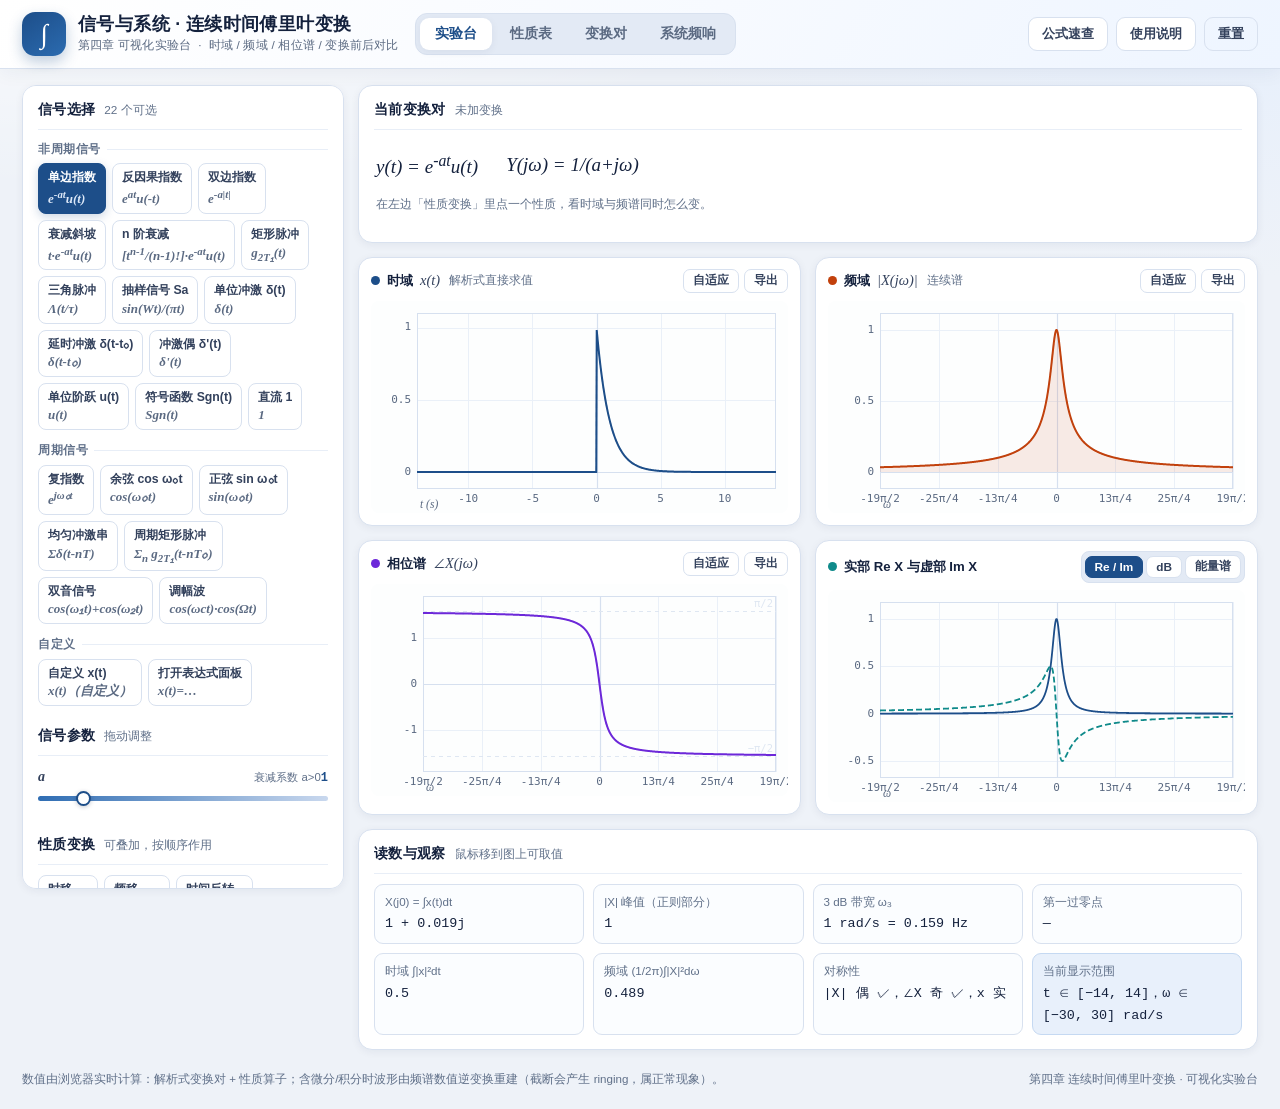
==== commit db19f507: "修复实验台信号无法载入：信号对象缺少 id 字段 点击信号芯片时传的是 s.id，而 SIG 里的信号对象从未带 id，于是 sigId 被写成 undefined，getSignal 返回 null" ====
--- a/傅里叶变换可视化实验台.html
+++ b/傅里叶变换可视化实验台.html
@@ -482,7 +482,7 @@
       <div class="brand-mark" aria-hidden="true">&#8747;</div>
       <div class="brand-text">
         <h1>信号与系统 · 连续时间傅里叶变换</h1>
-        <p>第四章 可视化实验台 &nbsp;·&nbsp; 时域波形 / 幅度谱 / 相位谱 / 变换前后对比</p>
+        <p>第四章 可视化实验台 &nbsp;·&nbsp; 时域 / 频域 / 相位谱 / 变换前后对比</p>
       </div>
     </div>
 
@@ -564,7 +564,7 @@
           <div class="charts-grid">
             <div class="chart-card">
               <div class="chart-head">
-                <div class="chart-title"><span class="dot dot-x"></span>时域波形 <em>x(t)</em></div>
+                <div class="chart-title"><span class="dot dot-x"></span>时域 <em>x(t)</em></div>
                 <div class="chart-sub" id="subTime"></div>
                 <div class="chart-actions">
                   <button class="btn btn-tiny" data-act="zoomfit" data-chart="time">自适应</button>
@@ -576,7 +576,7 @@
 
             <div class="chart-card">
               <div class="chart-head">
-                <div class="chart-title"><span class="dot dot-mag"></span>幅度谱 <em>|X(jω)|</em></div>
+                <div class="chart-title"><span class="dot dot-mag"></span>频域 <em>|X(jω)|</em></div>
                 <div class="chart-sub" id="subMag"></div>
                 <div class="chart-actions">
                   <button class="btn btn-tiny" data-act="zoomfit" data-chart="mag">自适应</button>
@@ -645,7 +645,7 @@
       <div class="table-wrap">
         <table class="pairs-table">
           <thead>
-            <tr><th>信号 x(t)</th><th>傅里叶变换 X(jω)</th><th>傅里叶级数系数（若为周期）</th><th>时域</th><th>幅度谱</th></tr>
+            <tr><th>信号 x(t)</th><th>傅里叶变换 X(jω)</th><th>傅里叶级数系数（若为周期）</th><th>时域</th><th>频域</th></tr>
           </thead>
           <tbody id="pairsBody"></tbody>
         </table>
@@ -1595,7 +1595,7 @@
   };
 
   SIG.teexp = {
-    group: 'nonperiodic', name: 't·e^{-at}u(t)', order: 4, kind: 'energy',
+    group: 'nonperiodic', name: '衰减斜坡', order: 4, kind: 'energy',
     formulaT: 't·e^{-at}u(t)',
     formulaX: '1/(a+jω)²',
     params: [{ key: 'a', label: 'a', min: 0.2, max: 6, step: 0.1, def: 1, desc: '衰减系数 a>0' }],
@@ -1614,7 +1614,7 @@
   };
 
   SIG.tnexp = {
-    group: 'nonperiodic', name: 't^{n-1}/(n-1)!·e^{-at}u(t)', order: 5, kind: 'energy',
+    group: 'nonperiodic', name: 'n 阶衰减', order: 5, kind: 'energy',
     formulaT: '[t^{n-1}/(n-1)!]·e^{-at}u(t)',
     formulaX: '1/(a+jω)^n',
     params: [
@@ -1646,7 +1646,7 @@
 
   SIG.gate = {
     group: 'nonperiodic', name: '矩形脉冲', order: 6, kind: 'energy',
-    formulaT: '门函数：|t|<T₁ 时为 1，否则为 0',
+    formulaT: 'g_{2T₁}(t)',
     formulaX: '2T₁·Sa(ωT₁)',
     params: [{ key: 'T1', label: 'T₁', min: 0.2, max: 6, step: 0.1, def: 1, desc: '半宽度 T₁' }],
     window: { tmax: 10, wmax: 20 },
@@ -1661,7 +1661,7 @@
 
   SIG.tri = {
     group: 'nonperiodic', name: '三角脉冲', order: 7, kind: 'energy',
-    formulaT: 'Λ(t/τ)：|t|<τ 时为 1-|t|/τ，否则为 0',
+    formulaT: 'Λ(t/τ)',
     formulaX: 'τ·Sa²(ωτ/2)',
     params: [{ key: 'tau', label: 'τ', min: 0.4, max: 8, step: 0.1, def: 2, desc: '半底宽 τ' }],
     window: { tmax: 10, wmax: 20 },
@@ -1781,7 +1781,7 @@
      ================================================================ */
 
   SIG.cexp = {
-    group: 'periodic', name: '复指数 e^{jω₀t}', order: 15, kind: 'power',
+    group: 'periodic', name: '复指数', order: 15, kind: 'power',
     formulaT: 'e^{jω₀t}',
     formulaX: '2πδ(ω-ω₀)',
     params: [{ key: 'w0', label: 'ω₀', min: 0.5, max: 12, step: 0.1, def: 4, desc: '角频率 ω₀' }],
@@ -1843,18 +1843,18 @@
           for (var k = -n; k <= n; k++) out.push({ t: k * T, re: 1, im: 0 });
           return out;
         })(),
-        wimp: (function () {
+        wimp: function () {
           var out = [], n = Math.ceil(20 / w0);
           for (var k = -n; k <= n; k++) out.push({ w: k * w0, re: TAU / T, im: 0 });
           return out;
-        })()
+        }
       };
     }
   };
 
   SIG.periodicRect = {
     group: 'periodic', name: '周期矩形脉冲', order: 19, kind: 'power',
-    formulaT: '周期矩形：|t|<T₁ 时为 1，T₁<|t|≤T₀/2 时为 0',
+    formulaT: 'Σ_{n} g_{2T₁}(t-nT₀)',
     formulaX: '(2π/T₀)Σ[sin(kω₀T₁)/(kπ)]·δ(ω-kω₀)',
     params: [
       { key: 'T0', label: 'T₀', min: 2, max: 12, step: 0.5, def: 6, desc: '周期 T₀' },
@@ -1870,14 +1870,14 @@
           o[1] = 0;
         },
         Xfn: ZERO,
-        wimp: (function () {
+        wimp: function () {
           var out = [], n = Math.ceil(20 / w0);
           for (var k = -n; k <= n; k++) {
             var ak = k === 0 ? 2 * T1 / T0 : Math.sin(k * w0 * T1) / (k * PI);
             out.push({ w: k * w0, re: TAU * ak / T0, im: 0 });
           }
           return out;
-        })()
+        }
       };
     }
   };
@@ -1944,6 +1944,10 @@
       };
     }
   };
+
+  /* 信号对象本身不带 id，统一用 SIG 的键补上，选择器/变换对/性质表都靠它定位 */
+  Object.keys(SIG).forEach(function (k) { SIG[k].id = k; });
+  SIG.custom.custom = true;
 
   /* --------------------------------------------------------------- 工具 */
   FT.getSignal = function (id) { return SIG[id] || null; };
@@ -2892,7 +2896,7 @@
   UI.sliderRow = function (cfg, value, onInput) {
     var wrap = UI.el('div', { class: 'param-row' });
     var lab = UI.el('label');
-    lab.appendChild(UI.el('span', { class: 'pname', textContent: cfg.label || cfg.key }));
+    lab.appendChild(UI.el('span', { class: 'pname', html: UI.renderMath(cfg.label || cfg.key) }));
     var right = UI.el('span', {}, [
       cfg.desc ? UI.el('span', { class: 'pdesc', text: cfg.desc }) : null,
       UI.el('span', { class: 'pnum' })
@@ -2931,11 +2935,10 @@
     var b = UI.el('button', { class: 'chip' + (active ? ' active' : '') + (wide ? ' chip-wide' : ''), type: 'button', onclick: onClick });
     b.appendChild(UI.el('span', { class: 'chip-name', text: text }));
     if (mx) {
-      // mx 已经是纯文本，直接显示
-      b.appendChild(UI.el('span', { class: 'chip-mx', text: mx }));
+      b.appendChild(UI.el('span', { class: 'chip-mx', html: UI.renderMath(mx) }));
     }
     b.setText = function (t) { b.querySelector('.chip-name').textContent = t; };
-    b.setMx = function (m) { b.querySelector('.chip-mx').textContent = m; };
+    b.setMx = function (m) { b.querySelector('.chip-mx').innerHTML = UI.renderMath(m); };
     b.setActive = function (v) { b.classList.toggle('active', !!v); };
     return b;
   };
@@ -3015,13 +3018,15 @@
   /* 简单数学公式渲染：把 _{} ^{} 转换为 HTML 上下标 */
   UI.renderMath = function (text) {
     if (!text) return '';
-    // 替换 _{...} 为 <sub>...</sub>
-    text = String(text).replace(/_\{([^}]+)\}/g, '<sub>$1</sub>');
-    // 替换 ^{...} 为 <sup>...</sup>
+    // 先转义，再插入 <sub>/<sup>：顺序反了会把 |t|<T₁ 里的 <T₁ 当标签吃掉
+    text = String(text)
+      .replace(/&/g, '&amp;')
+      .replace(/</g, '&lt;')
+      .replace(/>/g, '&gt;');
+    text = text.replace(/_\{([^}]+)\}/g, '<sub>$1</sub>');
     text = text.replace(/\^\{([^}]+)\}/g, '<sup>$1</sup>');
-    // 替换单个 _x 和 ^x（如果后面没有 {）
-    text = text.replace(/_([a-zA-Z0-9])/g, '<sub>$1</sub>');
-    text = text.replace(/\^([a-zA-Z0-9])/g, '<sup>$1</sup>');
+    text = text.replace(/_([a-zA-Z0-9\u00C0-\uFFFF])/g, '<sub>$1</sub>');
+    text = text.replace(/\^([a-zA-Z0-9\u00C0-\uFFFF])/g, '<sup>$1</sup>');
     return text;
   };
 
@@ -3086,10 +3091,15 @@
     var fn;
     try { fn = FT.compile(c.expr); } catch (e) { return { error: e.message }; }
     var pv = {};
-    (c.params || '').split(',').forEach(function (kv) {
-      var m = /^\s*([A-Za-z_]\w*)\s*=\s*(-?\d*\.?\d+(?:e[-+]?\d+)?)\s*$/i.exec(kv);
-      if (m) pv[m[1]] = parseFloat(m[2]);
-    });
+    var raw = c.params;
+    if (typeof raw === 'string') {
+      raw.split(',').forEach(function (kv) {
+        var m = /^\s*([A-Za-z_]\w*)\s*=\s*(-?\d*\.?\d+(?:e[-+]?\d+)?)\s*$/i.exec(kv);
+        if (m) pv[m[1]] = parseFloat(m[2]);
+      });
+    } else if (raw) {
+      Object.keys(raw).forEach(function (k) { pv[k] = +raw[k]; });
+    }
     var Wt = c.window;
     var n = 4001;
     var tg = FT.linspace(-Wt, Wt, n);
@@ -3388,11 +3398,6 @@
   }
 
   function drawAll() {
-    console.log('[Lab] drawAll: lastRender=', lastRender ? 'ok' : 'null');
-    if (!lastRender) {
-      console.warn('[Lab] drawAll: lastRender is null, skipping');
-      return;
-    }
     var r = lastRender, d = r.derived, o = Lab.state.opts;
     var wAx = freqAxis(r);
     var xLabel = o.hz ? 'f (Hz)' : 'ω (rad/s)';
@@ -3476,16 +3481,16 @@
     var tag = document.getElementById('formulaTag');
 
     var tExpr = res.tExpr, xExpr = res.xExpr;
-    // 使用 UI.renderMath 渲染公式，支持上下标
-    main.innerHTML = '<span class="mx">y(t) = ' + UI.renderMath(escapeHtml(tExpr)) + '</span>' +
-      '<span class="arrow"></span><span class="mx">Y(jω) = ' + UI.renderMath(escapeHtml(xExpr)) + '</span>';
+    // 使用 UI.renderMath 渲染公式，支持上下标（renderMath 已经处理了转义）
+    main.innerHTML = '<span class="mx">y(t) = ' + UI.renderMath(tExpr) + '</span>' +
+      '<span class="arrow"></span><span class="mx">Y(jω) = ' + UI.renderMath(xExpr) + '</span>';
     tag.textContent = st.chain.length ? st.chain.map(function (c) { return FT.propById(c.id).name; }).join(' → ') : '未加变换';
 
     if (st.chain.length) {
       rule.innerHTML = st.chain.map(function (c, i) {
         var op = FT.propById(c.id);
         var pv = Object.keys(c.params).map(function (k) { return k + '=' + UI.trim(c.params[k]); }).join(', ');
-        return '<span class="chainf">' + (i + 1) + '. ' + escapeHtml(op.formula) + (pv ? ' <span class="hint">（' + pv + '）</span>' : '') + '</span>';
+        return '<span class="chainf">' + (i + 1) + '. ' + UI.renderMath(op.formula) + (pv ? ' <span class="hint">（' + pv + '）</span>' : '') + '</span>';
       }).join('');
     } else {
       rule.innerHTML = '<span class="hint">在左边「性质变换」里点一个性质，看时域与频谱同时怎么变。</span>';
@@ -3517,9 +3522,7 @@
   /* --------------------------------------------------------------- 计算 */
   Lab.recompute = function () {
     var st = Lab.state, o = st.opts;
-    console.log('[Lab] recompute: sigId=', st.sigId);
     var base = buildBase(st);
-    console.log('[Lab] recompute: base=', base ? 'ok' : 'null');
     if (!base) return;
     if (base.error) {
       var e = document.getElementById('customErr');
@@ -3532,7 +3535,6 @@
     var res = st.chain.length ? applyChain(base, st.chain) : {
       layer: base, tExpr: base.meta.formulaT, xExpr: base.meta.formulaX, steps: [], reconstruct: false
     };
-    console.log('[Lab] recompute: res.layer=', res.layer ? 'ok' : 'null');
 
     var opts = {
       tmin: -o.tmax, tmax: o.tmax, Nt: NT,
@@ -3541,7 +3543,6 @@
       reconstructTime: res.reconstruct
     };
     var r = FT.render(res.layer, opts);
-    console.log('[Lab] recompute: render result t.len=', r.t.length, 'w.len=', r.w.length);
     r.opts = o;
     r.meta = res.layer.meta;
     r.marks = (base.meta && base.meta.marks) || [];
@@ -3567,7 +3568,6 @@
     var host = document.getElementById('sigGroups');
     UI.clear(host);
     var list = FT.signalList();
-    console.log('[Lab] renderSigPicker: found', list.length, 'signals');
     FT.SIGGROUPS.forEach(function (grp) {
       var items = list.filter(function (s) { return s.group === grp.id; });
       if (!items.length) return;
@@ -3575,11 +3575,9 @@
       box.appendChild(UI.el('div', { class: 'glabel', text: grp.label }));
       var cg = UI.el('div', { class: 'chip-grid' });
       items.forEach(function (s) {
-        var chip = UI.chip(s.name, s.formulaT, Lab.state.sigId === s.id, function () {
-          console.log('[Lab] Signal clicked:', s.id);
+        cg.appendChild(UI.chip(s.name, s.formulaT, Lab.state.sigId === s.id, function () {
           pickSignal(s.id);
-        });
-        cg.appendChild(chip);
+        }));
       });
       if (grp.id === 'custom') {
         cg.appendChild(UI.chip('打开表达式面板', 'x(t)=…', false, function () { UI.openDrawer(); }));
@@ -3588,14 +3586,11 @@
       host.appendChild(box);
     });
     document.getElementById('sigCountHint').textContent = list.length + ' 个可选';
-    console.log('[Lab] renderSigPicker: done');
   }
 
   function pickSignal(id) {
-    console.log('[Lab] pickSignal called with id:', id);
     Lab.state.sigId = id;
     var sig = FT.getSignal(id);
-    console.log('[Lab] pickSignal: got signal', sig ? sig.name : 'null');
     if (sig && !sig.custom) {
       Lab.state.params = FT.defaultParams(sig);
       if (sig.window) {
@@ -3606,6 +3601,7 @@
     }
     renderSigPicker();
     renderParamRows();
+    renderPropChips();
     Lab.recompute();
   }
 
@@ -3681,7 +3677,7 @@
       step.appendChild(UI.el('span', { class: 'idx', text: String(idx + 1) }));
       var body = UI.el('div', { class: 'body' });
       body.appendChild(UI.el('span', { class: 'nm', text: op.name + ' ' + op.sec }));
-      body.appendChild(UI.el('span', { class: 'mx', textContent: op.formula }));
+      body.appendChild(UI.el('span', { class: 'mx', html: UI.renderMath(op.formula) }));
       step.appendChild(body);
       var rm = UI.el('button', { class: 'rm', title: '移除', text: '✕', onclick: function () { st.chain.splice(idx, 1); renderPropChips(); Lab.recompute(); } });
       step.appendChild(rm);
@@ -3736,7 +3732,6 @@
 
   /* ------------------------------------------------------------- 初始化 */
   Lab.init = function () {
-    console.log('[Lab] init: starting');
     installCompose();
     var saved = UI.load();
     if (saved && saved.sigId) {
@@ -3747,7 +3742,6 @@
       Object.assign(Lab.state.custom, saved.custom || {});
     }
     var sig = FT.getSignal(Lab.state.sigId);
-    console.log('[Lab] init: current sigId=', Lab.state.sigId, 'sig=', sig ? sig.name : 'null');
     if (!sig) Lab.state.sigId = 'exp1s';
     Lab.state.params = Lab.state.params || {};
     (FT.getSignal(Lab.state.sigId).params || []).forEach(function (d) {
@@ -3758,16 +3752,13 @@
     charts.mag = new Chart(document.getElementById('chMag'), document.getElementById('roMag'), { xlabel: 'ω', xLabel: 'ω', piTicks: true, padL: 52 });
     charts.phase = new Chart(document.getElementById('chPhase'), document.getElementById('roPhase'), { xlabel: 'ω', xLabel: 'ω', piTicks: true, padL: 52 });
     charts.extra = new Chart(document.getElementById('chExtra'), document.getElementById('roExtra'), { xlabel: 'ω', xLabel: 'ω', piTicks: true, padL: 52 });
-    console.log('[Lab] init: charts created');
 
     renderSigPicker();
     renderParamRows();
     renderPropChips();
     bindStatic();
     syncRangeSliders();
-    console.log('[Lab] init: calling recompute');
     Lab.recompute();
-    console.log('[Lab] init: done');
   };
 
   Lab.pick = pickSignal;
@@ -3863,7 +3854,7 @@
     top.appendChild(UI.el('span', { class: 'prop-en', text: op.en }));
     card.appendChild(top);
 
-    card.appendChild(UI.el('div', { class: 'prop-formula', innerHTML: UI.renderMath(op.formula) }));
+    card.appendChild(UI.el('div', { class: 'prop-formula', html: UI.renderMath(op.formula) }));
     if (op.quote) card.appendChild(UI.el('div', { class: 'prop-quote', text: '“' + op.quote + '”' }));
     card.appendChild(UI.el('div', { class: 'prop-desc', text: op.desc || '' }));
 
@@ -3877,7 +3868,7 @@
       return cv;
     };
     var cvT = mk(['时域 x(t)', '灰=前 / 蓝=后']);
-    var cvM = mk(['幅度谱 |X(jω)|', '灰=前 / 橙=后']);
+    var cvM = mk(['频域 |X(jω)|', '灰=前 / 橙=后']);
     var cvP = mk(['相位谱 ∠X(jω)', '灰=前 / 紫=后']);
     card.appendChild(demoBox);
 
@@ -3960,7 +3951,7 @@
     top.appendChild(UI.el('span', { class: 'prop-name', text: e.name }));
     top.appendChild(UI.el('span', { class: 'prop-en', text: e.en }));
     card.appendChild(top);
-    card.appendChild(UI.el('div', { class: 'prop-formula', innerHTML: UI.renderMath(e.formula) }));
+    card.appendChild(UI.el('div', { class: 'prop-formula', html: UI.renderMath(e.formula) }));
     card.appendChild(UI.el('div', { class: 'prop-quote', text: '“' + e.quote + '”' }));
     card.appendChild(UI.el('div', { class: 'prop-desc', text: e.desc }));
     var foot = UI.el('div', { class: 'prop-foot' });
@@ -4118,24 +4109,24 @@
   var SYSTEMS = [
     {
       id: 'idealLP', name: '理想低通（幅度 1，截止 W）',
-      formula: 'H(j\\Wv)=\\begin{cases}1, & |\\Wv|<W\\\\ 0, & |\\Wv|>W\\end{cases}',
+      formula: 'H(jω) = 1 (|ω|<W),  0 (|ω|>W)',
       params: [{ key: 'W', label: 'W', min: 0.5, max: 14, step: 0.1, def: 4, desc: '截止角频率' }],
       H: function (w, p, o) { o[0] = Math.abs(w) < p.W ? 1 : 0; o[1] = 0; },
       note: '理想低通是矩形频率响应 ⟹ 冲激响应是 Sa，非因果、不可实现；方波通过它必然出现 Gibbs 振铃，这正是「带限 = 振铃」的直观展示。'
     },
     {
       id: 'idealHP', name: '理想高通',
-      formula: 'H(j\\Wv)=\\begin{cases}0, & |\\Wv|<W\\\\ 1, & |\\Wv|>W\\end{cases}',
+      formula: 'H(jω) = 0 (|ω|<W),  1 (|ω|>W)',
       params: [{ key: 'W', label: 'W', min: 0.5, max: 14, step: 0.1, def: 3, desc: '截止角频率' }],
       H: function (w, p, o) { o[0] = Math.abs(w) > p.W ? 1 : 0; o[1] = 0; },
       note: '理想高通把直流和低频全部去掉：门函数过后只剩两个尖峰（边缘），也就是微分的效果。'
     },
     {
       id: 'idealBP', name: '理想带通（w₁ ~ w₂）',
-      formula: 'H(j\\Wv)=\\begin{cases}1, & w_{1}<|\\Wv|<w_{2}\\\\ 0, & 其它\\end{cases}',
+      formula: 'H(jω) = 1 (w₁<|ω|<w₂),  0 (其它)',
       params: [
-        { key: 'w1', label: 'w_{1}', min: 0.2, max: 8, step: 0.1, def: 2, desc: '下边' },
-        { key: 'w2', label: 'w_{2}', min: 1, max: 16, step: 0.1, def: 6, desc: '上边' }
+        { key: 'w1', label: 'w₁', min: 0.2, max: 8, step: 0.1, def: 2, desc: '下边' },
+        { key: 'w2', label: 'w₂', min: 1, max: 16, step: 0.1, def: 6, desc: '上边' }
       ],
       H: function (w, p, o) { var a = Math.abs(w); o[0] = (a > p.w1 && a < p.w2) ? 1 : 0; o[1] = 0; },
       note: '带通滤掉直流与低频，也滤掉高频，只留中间一段 —— 课件 slide 60「中心频率可变的带通滤波器」就是用它 + 移频做出来的。'
@@ -4166,7 +4157,7 @@
     },
     {
       id: 'diff', name: '微分器 H = jω',
-      formula: 'H(j\\Wv)=j\\Wv',
+      formula: 'H(jω) = jω',
       params: [],
       H: function (w, p, o) { o[0] = 0; o[1] = w; },
       note: '幅度随 |ω| 线性上升 ⟹ 高频噪声被放大；相位恒为 π/2·sgn(ω)（一个理想的 90° 移相器）。'
@@ -4179,18 +4170,18 @@
       note: '低频增益发散（ω→0 时 1/|ω|→∞），所以纯积分器对直流是不稳定的；相位恒为 −π/2·sgn(ω)。'
     },
     {
-      id: 'delay', name: '纯延时（全通）H = e^{−jωt₀}',
-      formula: 'H(j\\Wv)=e^{-j\\Wv t_{0}}',
-      params: [{ key: 't0', label: 't_{0}', min: -4, max: 4, step: 0.1, def: 1.5, desc: '延时' }],
+      id: 'delay', name: '纯延时（全通）',
+      formula: 'H(jω) = e^{-jωt₀}',
+      params: [{ key: 't0', label: 't₀', min: -4, max: 4, step: 0.1, def: 1.5, desc: '延时' }],
       H: function (w, p, o) { o[0] = Math.cos(-w * p.t0); o[1] = Math.sin(-w * p.t0); },
       note: '幅度恒 1、相位是过原点的斜直线 —— 线性相位系统不产生波形失真，只把信号整体平移。这是「无失真传输」的第二个条件。'
     },
     {
       id: 'linphaseLP', name: '线性相位低通（带延时）',
-      formula: 'H(j\\Wv)=\\begin{cases}e^{-j\\Wv t_{0}}, & |\\Wv|<W\\\\ 0, & 其它\\end{cases}',
+      formula: 'H(jω) = e^{-jωt₀} (|ω|<W),  0 (其它)',
       params: [
         { key: 'W', label: 'W', min: 1, max: 14, step: 0.1, def: 5, desc: '截止' },
-        { key: 't0', label: 't_{0}', min: 0, max: 4, step: 0.1, def: 1.5, desc: '群延时' }
+        { key: 't0', label: 't₀', min: 0, max: 4, step: 0.1, def: 1.5, desc: '群延时' }
       ],
       H: function (w, p, o) {
         if (Math.abs(w) > p.W) { o[0] = 0; o[1] = 0; return; }
@@ -4424,10 +4415,10 @@
     var numStr = coefStr(st.num), denStr = coefStr(st.den);
     var html = '';
     if (st.kind === 'rational') {
-      html += 'H(jω) = [' + polyText(st.num) + '] / [' + polyText(st.den) + ']';
-      html += '<div class="ode-eq">' + odeText(st.num, st.den) + '</div>';
+      html += UI.renderMath('H(jω) = [' + polyText(st.num) + '] / [' + polyText(st.den) + ']');
+      html += '<div class="ode-eq">' + UI.renderMath(odeText(st.num, st.den)) + '</div>';
     } else {
-      html += S.formula;
+      html += UI.renderMath(S.formula);
     }
     html += '<div class="pair">h(t)  H(jω)</div>';
     box.innerHTML = html;
@@ -4511,7 +4502,7 @@
     });
     var box = UI.el('div', { class: 'range-box' });
     box.appendChild(UI.el('div', { class: 'glabel', text: '显示范围' }));
-    box.appendChild(UI.sliderRow({ key: 'wmax', label: '\\omega_{max}', min: 6, max: 60, step: 1, def: 20, desc: 'rad/s' },
+    box.appendChild(UI.sliderRow({ key: 'wmax', label: 'ω_{max}', min: 6, max: 60, step: 1, def: 20, desc: 'rad/s' },
       Sys.state.wmax, function (v) { Sys.state.wmax = v; recompute(); }));
     box.appendChild(UI.sliderRow({ key: 'tmax', label: 'T_{max}', min: 4, max: 40, step: 1, def: 12, desc: 's' },
       Sys.state.tmax, function (v) { Sys.state.tmax = v; recompute(); }));
@@ -4601,7 +4592,6 @@
   var FT = global.FT, UI = global.UI, M = global.MML;
 
   /* ----------------------------------------------------------- 模式切换 */
-  var UI = global.UI;
   UI.go = function (mode) {
     var btns = document.querySelectorAll('#modeSwitch .mode-btn');
     for (var i = 0; i < btns.length; i++) btns[i].classList.toggle('active', btns[i].dataset.mode === mode);
@@ -4612,6 +4602,7 @@
     if (mode === 'sys') FT.Sys && FT.Sys.init();
     window.scrollTo({ top: 0, behavior: 'smooth' });
   };
+  FT.UI = UI;  // 性质表/变换对里的「载入实验台」按钮走 FT.UI.go
 
   document.getElementById('modeSwitch').addEventListener('click', function (e) {
     var b = e.target.closest('[data-mode]');
@@ -4667,12 +4658,8 @@
     st.sigId = 'custom';
     st.custom.expr = expr;
     st.custom.window = parseFloat(document.getElementById('customWindow').value);
-    var ps = {};
-    (document.getElementById('customParams').value || '').split(',').forEach(function (kv) {
-      var m = /^\s*([A-Za-z_]\w*)\s*=\s*(-?\d*\.?\d+(?:e[-+]?\d+)?)\s*$/i.exec(kv);
-      if (m) ps[m[1]] = parseFloat(m[2]);
-    });
-    st.custom.params = ps;
+    // 参数保持原始字符串，由 buildCustomLayer 统一解析（与初始 state.custom.params 同类型）
+    st.custom.params = document.getElementById('customParams').value;
     FT.Lab.pick('custom');
     UI.closeDrawer();
     UI.toast('已载入自定义信号');
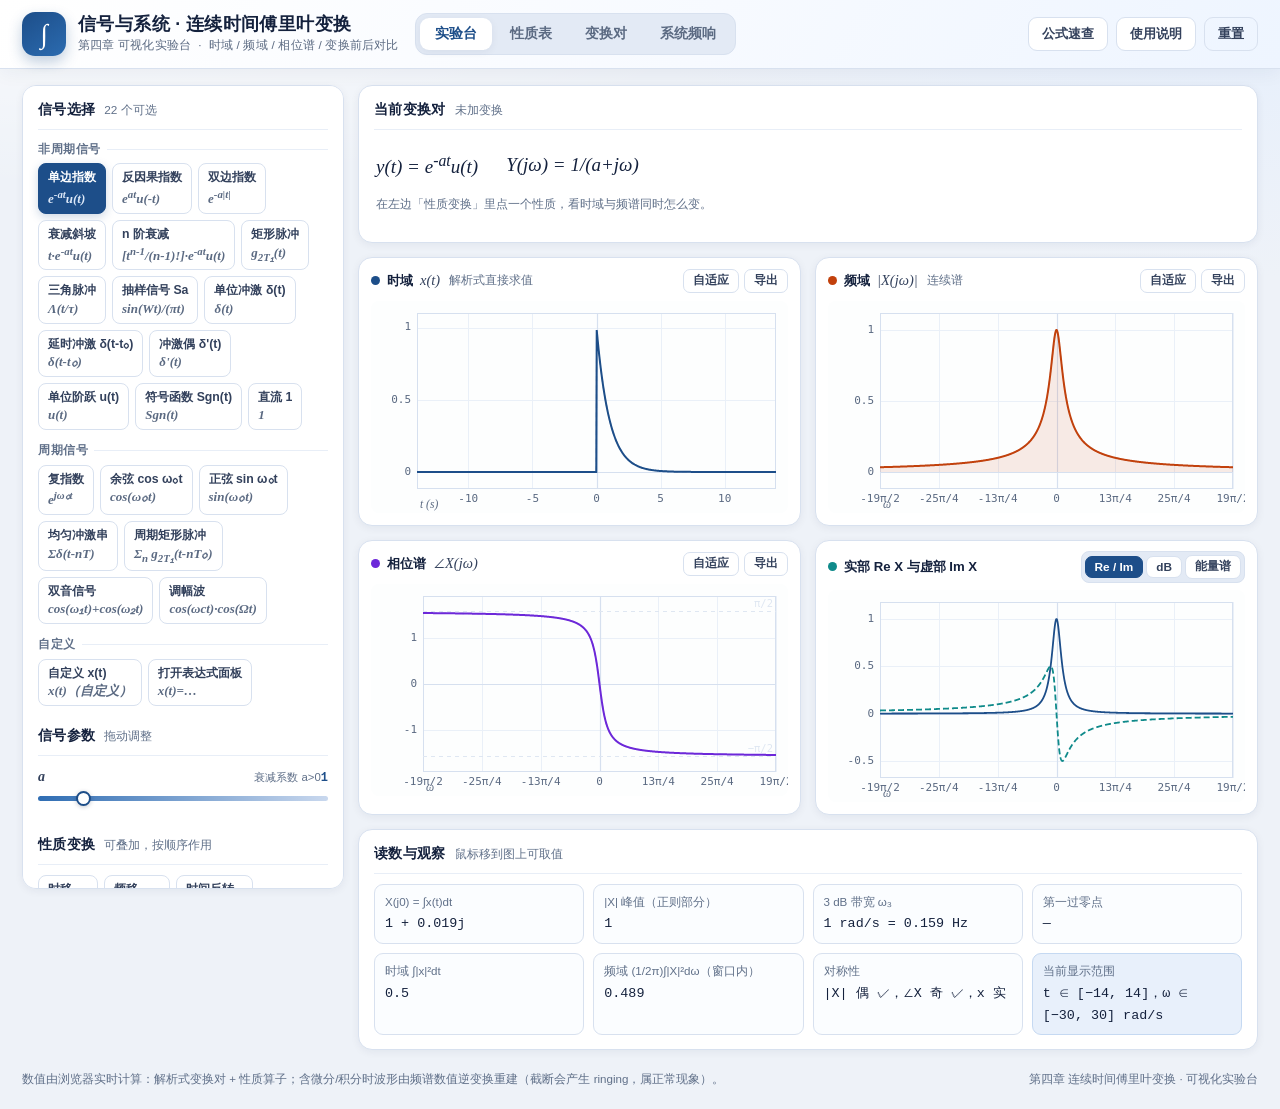
==== commit ad61fd15: "谱线强度统一到 2πa_k，性质复合按上下文替换自变量 周期矩形脉冲的谱线此前多除了一次 T₀，与表 4.2 总纲 2πΣa_kδ(ω−kω₀)、 专题页的 2πa₀ 读数以及系统频响的谐波表都不一致" ====
--- a/傅里叶变换可视化实验台.html
+++ b/傅里叶变换可视化实验台.html
@@ -1122,15 +1122,29 @@
      meta          {name, formulaT, formulaX, notes, flags}
   ------------------------------------------------------------------ */
   FT.makeLayer = function (xfn, Xfn, timp, wimp, meta) {
+    meta = meta || {};
+    wimp = wimp || function () { return []; };
+    var lineCache = null;
+    /* 该层是否已有频域谱线：有则说明频谱已被完整给出，无需再算第二遍 */
+    function hasLines() {
+      if (lineCache === null) {
+        try { lineCache = wimp(1e9).length > 0; } catch (e) { lineCache = false; }
+      }
+      return lineCache;
+    }
     return {
       xfn: xfn,
       Xfn: Xfn,
       timp: timp || [],
-      wimp: wimp || function () { return []; },
-      meta: meta || {},
-      /* 完整频谱（正则 + 时域冲激的贡献）。order>=1 表示冲激偶：δ'(t-t0) ⟷ jω e^{-jωt0} */
+      wimp: wimp,
+      meta: meta,
+      /* 完整频谱（正则 + 时域冲激的贡献）。order>=1 表示冲激偶：δ'(t-t0) ⟷ jω e^{-jωt0}
+         时域冲激串是截断的，直接求和得到的是 Dirichlet 核而非真实谱线，所以：
+         周期信号（有频域谱线）与 meta.specOnly（频谱另由复制公式给出，如理想抽样）
+         时，timp 只作时域绘图用，不再折叠进连续谱，免得同一份能量被算两遍。 */
       Xfull: function (w, out) {
         this.Xfn(w, out);
+        if (meta.specOnly || hasLines()) return out;
         var tp = this.timp || [];
         for (var i = 0; i < tp.length; i++) {
           var p = tp[i], ord = p.order || 0;
@@ -1855,7 +1869,7 @@
   SIG.periodicRect = {
     group: 'periodic', name: '周期矩形脉冲', order: 19, kind: 'power',
     formulaT: 'Σ_{n} g_{2T₁}(t-nT₀)',
-    formulaX: '(2π/T₀)Σ[sin(kω₀T₁)/(kπ)]·δ(ω-kω₀)',
+    formulaX: '2π Σ_{k=-∞}^{∞} [sin(kω₀T₁)/(kπ)] δ(ω-kω₀)',
     params: [
       { key: 'T0', label: 'T₀', min: 2, max: 12, step: 0.5, def: 6, desc: '周期 T₀' },
       { key: 'T1', label: 'T₁', min: 0.2, max: 4, step: 0.1, def: 1, desc: '脉冲半宽 T₁' }
@@ -1865,7 +1879,8 @@
       var T0 = p.T0, T1 = p.T1, w0 = TAU / T0;
       return {
         xfn: function (t, o) {
-          var tm = ((t % T0) + T0) % T0 - T0 / 2;
+          var tm = ((t % T0) + T0) % T0;          /* 脉冲居中于 nT₀，与 Σ g_{2T₁}(t-nT₀) 及实系数 a_k 一致 */
+          if (tm > T0 / 2) tm -= T0;
           o[0] = Math.abs(tm) < T1 ? 1 : 0;
           o[1] = 0;
         },
@@ -1874,7 +1889,7 @@
           var out = [], n = Math.ceil(20 / w0);
           for (var k = -n; k <= n; k++) {
             var ak = k === 0 ? 2 * T1 / T0 : Math.sin(k * w0 * T1) / (k * PI);
-            out.push({ w: k * w0, re: TAU * ak / T0, im: 0 });
+            out.push({ w: k * w0, re: TAU * ak, im: 0 });
           }
           return out;
         }
@@ -2246,8 +2261,8 @@
           }).filter(function (q) { return Math.abs(q.w) <= W; });
         },
         {
-          opName: '对偶性', opFormula: 'X(jt)  2πx(-ω)',
-          note: '对偶把「时域矩形 ⟷ 频域 Sa」和「时域 Sa ⟷ 频域矩形」看成同一件事的两面。带冲激谱线的信号对偶后变成时域冲激串。'
+          opName: '对偶性', opFormula: 'X(jt)  2πx(-ω)', specOnly: true,
+          note: '对偶把「时域矩形 ⟷ 频域 Sa」和「时域 Sa ⟷ 频域矩形」看成同一件事的两面。带冲激谱线的信号对偶后变成时域冲激串，箭头高度就是那根谱线的强度。'
         }
       );
     }
@@ -2324,7 +2339,7 @@
           }
           return cap(out);
         },
-        { opName: '理想抽样', opFormula: '(1/T)ΣX[j(ω-2πk/T)]', note: '抽样后频谱以 2π/T 周期复制、幅度乘 1/T。想无失真恢复，需要 2π/T 大于信号带宽的两倍 —— 这就是奈奎斯特。' }
+        { opName: '理想抽样', opFormula: '(1/T)ΣX[j(ω-2πk/T)]', specOnly: true, note: '抽样后频谱以 2π/T 周期复制、幅度乘 1/T。想无失真恢复，需要 2π/T 大于信号带宽的两倍 —— 这就是奈奎斯特。' }
       );
     }
   };
@@ -3066,14 +3081,64 @@
   var charts = {};
   var lastRender = null, lastBase = null;
 
-  /* ------------------------------------------------------------ 变量哨兵
-     \Tv = 运行时间变量 t，\Wv = 运行频率变量 ω；
-     参数（\omega_0、T_1…）保持原样，替换时只动哨兵，公式就能正确逐层复合。
+  /* ------------------------------------------------------------ 公式复合
+     逐层复合公式时只替换真正的自变量：紧跟下标的（ω₀、t₀…）是参数，
+     标识符里的字母（tri、gate、step）也不是变量，所以替换要按上下文判断。
+     sub 用于频率变量 ω，subT 用于时间变量 t。
   ---------------------------------------------------------------- */
-  function sub(tok, repl, latex) { return String(latex).split(tok).join(repl); }
+  var GUARD = '₀₁₂₃₄₅₆₇₈₉_' + String.fromCharCode(1);
+
+  /* 只替换裸变量：紧跟下标的（ω₀、t₀、T₀…）是参数而不是变量。
+     末尾补一个哨兵字符，好让正则能取到最后一个字符后面的「下一个字符」。 */
+  function sub(tok, repl, latex) {
+    var re = new RegExp(tok.replace(/[.*+?^${}()|[\]\\]/g, '\\$&') + '(.)', 'g');
+    var s = String(latex) + String.fromCharCode(1);
+    s = s.replace(re, function (m, after) { return GUARD.indexOf(after) >= 0 ? m : repl + after; });
+    return s.slice(0, -1);
+  }
+
+  var SUBSCRIPT = '₀₁₂₃₄₅₆₇₈₉';
+
+  /* 时间自变量的替换：
+     · 标识符里的 t（tri、gate、step）与带下标的参数 t₀ 都不动；
+     · 隐式相乘处补括号：ω₀t → ω₀(t-1.5)，-at → -a(t-1.5)；
+     · u(t) 这种「括号里只有一个 t」直接内联，不产生多余括号。
+     哨兵 \Tv 先归一化成 t，链式复合时每步都替换最内层那个真正的自变量。 */
+  function subT(expr, repl) {
+    var s = String(expr).split('\\Tv').join('t'), out = '';
+    for (var i = 0; i < s.length; i++) {
+      if (s.charAt(i) !== 't') { out += s.charAt(i); continue; }
+      var prev = i ? s.charAt(i - 1) : '', next = i + 1 < s.length ? s.charAt(i + 1) : '';
+      if (/[A-Za-z0-9]/.test(next) || SUBSCRIPT.indexOf(next) >= 0 || prev === 'd') { out += 't'; continue; }
+      if (prev === '(' && next === ')') { out += repl; continue; }
+      var coef = (/[A-Za-z0-9]/.test(prev) || SUBSCRIPT.indexOf(prev) >= 0) && prev !== '(';
+      var prec = next === '*' || next === '/' || next === '^';
+      out += (coef || prec) ? '(' + repl + ')' : repl;
+    }
+    return out;
+  }
+
+  /* x(t-t₀) 里的符号项：t₀ 为负时写成 +|t₀|，避免「t--2.5」 */
+  function shifted(replBase, v) {
+    var a = Math.abs(v);
+    return v >= 0 ? replBase + '-' + UI.trim(a) : replBase + '+' + UI.trim(a);
+  }
   function wrap(inner, tpl, vars) {
     Object.keys(vars).forEach(function (k) { tpl = tpl.split('{' + k + '}').join(vars[k]); });
     return tpl.replace(/\{IN\}/g, inner);
+  }
+
+  /* 指数因子写成数值形式（e^{-j1.5ω}），这样链式复合时不会跟信号自带的 t₀/ω₀ 撞名 */
+  function expFactor(v, sym) {
+    if (Math.abs(v) < 1e-12) return '';
+    var s = UI.trim(Math.abs(v));
+    return '·e^{' + (v > 0 ? '-' : '') + 'j' + (s === '1' ? '' : s) + sym + '}';
+  }
+
+  /* 频域平移写成数值形式：X[j(ω-ω₀)]，ω₀ 为负时化成 (ω+|ω₀|)，不会出现 (ω--3) */
+  function movedTerm(v) {
+    var s = UI.trim(Math.abs(v));
+    return v > 0 ? '(ω-' + s + ')' : v < 0 ? '(ω+' + s + ')' : 'ω';
   }
 
   /* --------------------------------------------------------- 构造基础层 */
@@ -3168,29 +3233,28 @@
     var P = FT.PROP;
     P.shift.compose = function (e, p) {
       return {
-        t: sub('\\Tv', '(\\Tv-' + UI.trim(p.t0) + ')', e.tExpr),
-        X: e.xExpr + '·e^{-jωt₀}'
+        t: subT(e.tExpr, shifted('t', p.t0)),
+        X: e.xExpr + expFactor(p.t0, 'ω')
       };
     };
     P.reverse.compose = function (e) {
-      return { t: sub('\\Tv', '-\\Tv', e.tExpr), X: sub('ω', '-ω', e.xExpr) };
+      return { t: subT(e.tExpr, '-t'), X: sub('ω', '(-ω)', e.xExpr) };
     };
     P.scale.compose = function (e, p) {
       var a = UI.trim(p.a);
       return {
-        t: sub('\\Tv', a + '\\Tv', e.tExpr),
-        X: '(1/' + Math.abs(p.a).toFixed(2) + ')[' + sub('ω', 'ω/' + a, e.xExpr) + ']'
+        t: subT(e.tExpr, a + 't'),
+        X: '(1/' + Math.abs(p.a).toFixed(2) + ')[' + sub('ω', '(ω/' + a + ')', e.xExpr) + ']'
       };
     };
     P.freqshift.compose = function (e, p) {
-      var w = UI.trim(p.w0);
       return {
-        t: e.tExpr + '·e^{jω₀t}',
-        X: sub('ω', '(ω-' + w + ')', e.xExpr)
+        t: e.tExpr + expFactor(-p.w0, 't'),
+        X: sub('ω', movedTerm(p.w0), e.xExpr)
       };
     };
     P.conj.compose = function (e) {
-      return { t: '[' + e.tExpr + ']*', X: '[' + sub('ω', '-ω', e.xExpr) + ']*' };
+      return { t: '[' + e.tExpr + ']*', X: '[' + sub('ω', '(-ω)', e.xExpr) + ']*' };
     };
     P.diff.compose = function (e) {
       return { t: 'd/dt[' + e.tExpr + ']', X: 'jω[' + e.xExpr + ']' };
@@ -3208,7 +3272,7 @@
       var w = UI.trim(p.w0);
       return {
         t: 'cos(' + w + 't)·[' + e.tExpr + ']',
-        X: '(1/2)[' + sub('ω', '(ω-' + w + ')', e.xExpr) + '+' + sub('ω', '(ω+' + w + ')', e.xExpr) + ']'
+        X: '(1/2)[' + sub('ω', movedTerm(p.w0), e.xExpr) + '+' + sub('ω', movedTerm(-p.w0), e.xExpr) + ']'
       };
     };
     P.sample.compose = function (e, p) {
@@ -3221,7 +3285,7 @@
     P.dual.compose = function (e) {
       return {
         t: sub('ω', 't', e.xExpr),
-        X: '2π[' + sub('t', '-ω', e.tExpr) + ']'
+        X: '2π[' + subT(e.tExpr, '-ω') + ']'
       };
     };
   }
@@ -3271,6 +3335,38 @@
     var out = [];
     var w = r.w, Xre = r.Xre, Xim = r.Xim;
     var i0 = Math.floor((w.length - 1) / 2);
+
+    /* 线谱信号：峰值/带宽/过零点/能量这些连续谱的量都没有意义，直接报谱线 */
+    if (r.wimp.length) {
+      var ws = r.wimp.map(function (q) { return q.w; }).sort(function (a, b) { return a - b; });
+      var gap = Infinity, dc = null, top = 0, topW = 0;
+      for (var m = 0; m < r.wimp.length; m++) {
+        var q = r.wimp[m], h = Math.hypot(q.re, q.im);
+        if (h > top || (Math.abs(h - top) < 1e-12 && Math.abs(q.w) < Math.abs(topW))) { top = h; topW = q.w; }
+        if (Math.abs(q.w) < 1e-9) dc = h;
+      }
+      for (var k = 1; k < ws.length; k++) {
+        var dv = ws[k] - ws[k - 1];
+        if (dv > 1e-9 && dv < gap) gap = dv;
+      }
+      out.push({ k: '谱线根数（窗口内）', v: String(ws.length) });
+      out.push({ k: '相邻谱线间隔', v: isFinite(gap) ? UI.trim(gap) + ' rad/s = ' + UI.trim(gap / TAU) + ' Hz' : '—（单根）' });
+      out.push({ k: '直流谱线 2πa₀', v: dc === null ? '无' : UI.trim(dc) });
+      out.push({ k: '最强谱线', v: UI.trim(top) + ' @ ω=' + UI.trim(topW) });
+      out.push({ k: '连续部分 |X| 峰值', v: UI.trim(d.maxMag) });
+      var pairs = 0, bad = 0;
+      r.wimp.forEach(function (p) {
+        if (p.w < -1e-9) return;
+        var m = null;
+        r.wimp.forEach(function (q) { if (Math.abs(q.w + p.w) < 1e-9) m = q; });
+        if (!m) return;
+        pairs++;
+        if (Math.abs(Math.hypot(m.re, m.im) - Math.hypot(p.re, p.im)) > 1e-6 * Math.max(1, Math.hypot(p.re, p.im))) bad++;
+      });
+      out.push({ k: '谱线对称性', v: pairs ? (bad ? bad + '/' + pairs + ' 对不等（非实信号）' : '|X| 偶 ✓（' + pairs + ' 对）') : '—（无成对谱线）' });
+      return out;
+    }
+
     var X0re = Xre[i0], X0im = Xim[i0];
     out.push({ k: 'X(j0) = ∫x(t)dt', v: UI.cplx(X0re, X0im) });
     out.push({ k: '|X| 峰值（正则部分）', v: UI.trim(d.maxMag) });
@@ -3298,8 +3394,10 @@
     /* 能量 / 功率 */
     var eT = trapz(r.t, sq(r.xre, r.xim));
     var eW = trapz(w, sq(Xre, Xim)) / TAU;
-    out.push({ k: '时域 ∫|x|²dt', v: UI.trim(eT) });
-    out.push({ k: '频域 (1/2π)∫|X|²dω', v: UI.trim(eW) });
+    /* 时域只剩冲激串时 ∫|x|²dt 发散（分布不属于 L²），报 0 是错的 */
+    var comb = r.timp.length > 0 && eT < 1e-12;
+    out.push({ k: '时域 ∫|x|²dt', v: comb ? '—（时域是冲激串，能量发散）' : UI.trim(eT) });
+    out.push({ k: '频域 (1/2π)∫|X|²dω（窗口内）', v: UI.trim(eW) });
 
     /* 对称性检查 */
     var sym = symmetry(r, d);
@@ -3384,14 +3482,12 @@
   function timeImpulses(r) {
     var o = Lab.state.opts;
     if (!o.impulses || !r.timp.length) return [];
-    var peak = maxAbs(r.xre) || 1;
-    var ref = Math.max(peak, maxAbsOfImp(r.timp));
     return r.timp.map(function (q) {
       var h = Math.hypot(q.re, q.im);
       return {
-        x: q.t, y: h * (ref > 0 ? 1 : 1),
+        x: q.t, y: h,
         color: q.order ? C.danger : C.x,
-        label: q.order ? 'δ′' : '1',
+        label: q.order ? 'δ′' : UI.trim(h),
         width: q.order ? 1.6 : 2
       };
     });
@@ -3465,10 +3561,17 @@
       eSeries.push({ x: wAx, y: d.en, color: C.y, width: 1.8, fill: 'rgba(15,122,77,.10)', label: '|X|²' });
     }
     document.getElementById('extraTitle').textContent = title;
+    /* 谱线的实部同样是 Re X：周期信号在这一格里剩下的就是这些箭头 */
+    var eImp = [];
+    if (o.extra === 'reim') {
+      eImp = r.wimp.filter(function (q) { return Math.abs(q.re) > 1e-12; }).map(function (q) {
+        return { x: o.hz ? q.w / TAU : q.w, y: q.re, color: C.x, width: 2, label: UI.trim(q.re) };
+      });
+    }
     charts.extra.setDomain(charts.mag.xmin, charts.mag.xmax);
     charts.extra.o.piTicks = o.piTicks && !o.hz;
     charts.extra.setSeries(eSeries);
-    charts.extra.setImpulses([]);
+    charts.extra.setImpulses(eImp);
     charts.extra.setHLine(o.extra === 'db' ? [{ y: -3, label: '−3 dB', color: '#f0c9a8' }] : []);
     charts.extra.draw();
   }
@@ -3826,10 +3929,15 @@
 
   var host;
 
+  function timeImp(r) {
+    return r.timp.filter(function (q) { return !q.order; })
+      .map(function (q) { return { x: q.t, y: Math.hypot(q.re, q.im), color: C.x }; });
+  }
+
   function miniSpec(r, kind) {
     var d = r.derived;
     if (kind === 'time') {
-      return { xmin: r.t[0], xmax: r.t[r.t.length - 1], series: [{ x: r.t, y: r.xre, color: C.x, width: 1.5 }] };
+      return { xmin: r.t[0], xmax: r.t[r.t.length - 1], series: [{ x: r.t, y: r.xre, color: C.x, width: 1.5 }], impulses: timeImp(r) };
     }
     if (kind === 'mag') {
       return {
@@ -3935,7 +4043,7 @@
           { x: sa.series[0].x, y: sa.series[0].y, color: C.ghost, width: 1.3, dash: [4, 3] },
           { x: sb.series[0].x, y: sb.series[0].y, color: sa.series[0].color, width: 1.6 }
         ],
-        impulses: (kind === 'mag') ? sb.impulses.concat(sa.impulses) : []
+        impulses: kind === 'mag' ? sb.impulses.concat(sa.impulses) : (kind === 'time' ? sb.impulses : [])
       };
       FT.miniDraw(cv, spec);
     }
@@ -3993,7 +4101,12 @@
   function sparkline(r, kind) {
     var d = r.derived;
     var spec = kind === 'time'
-      ? { xmin: r.t[0], xmax: r.t[r.t.length - 1], series: [{ x: r.t, y: r.xre, color: C.x, width: 1.5 }] }
+      ? {
+        xmin: r.t[0], xmax: r.t[r.t.length - 1],
+        series: [{ x: r.t, y: r.xre, color: C.x, width: 1.5 }],
+        impulses: r.timp.filter(function (q) { return !q.order; })
+          .map(function (q) { return { x: q.t, y: Math.hypot(q.re, q.im), color: C.x }; })
+      }
       : {
         xmin: r.w[0], xmax: r.w[r.w.length - 1],
         series: [{ x: r.w, y: d.mag, color: C.mag, width: 1.5 }],
@@ -4352,7 +4465,11 @@
       { x: d.w, y: d.Xmag, color: C.x2, width: 1.6, dash: [5, 4], label: '|X|' },
       { x: d.w, y: d.Ymag, color: C.y, width: 2, label: '|Y|' }
     ]);
-    charts.spec.setImpulses([]);
+    /* 周期输入的谱经系统后仍是谱线：逐根强度 = |2πa_k·H(jω_k)|；被滤掉的根不画 */
+    charts.spec.setImpulses(d.Yimp.map(function (q) {
+      var h = Math.hypot(q.re, q.im);
+      return { x: q.w, y: h, color: C.y, label: h > 1e-9 ? UI.trim(h) : '' };
+    }).filter(function (q) { return q.y > 1e-9; }));
     charts.spec.draw();
   }
 
@@ -4617,7 +4734,7 @@
       '<h4>2. 加性质</h4>',
       '<p>在「性质变换」里点一个性质（如「时移 t₀」「频移 ω₀」「微分」），信号就会按该性质变换。可叠加多个性质，按顺序作用 —— 公式卡片会显示合成后的变换对。</p>',
       '<h4>3. 看频谱</h4>',
-      '<p>四张图：时域波形、幅度谱 |X(jω)|、相位谱 ∠X(jω)、以及可切换的 实部/虚部 或 dB 或能量谱。鼠标移到图上可读数；双击图表可重置 y 范围。</p>',
+      '<p>四张图：时域、频域 |X(jω)|、相位谱 ∠X(jω)、以及可切换的 实部/虚部 或 dB 或能量谱。鼠标移到图上可读数；双击图表可重置 y 范围。</p>',
       '<h4>其它模块</h4>',
       '<ul>',
       '<li><b>性质表</b>：每张卡片给出性质公式、金句、以及一个「变换前 → 变换后」的实算缩略图。点「载入实验台」可放大细看。</li>',
@@ -4630,7 +4747,7 @@
       '<ul>',
       '<li>解析式信号走闭包通道，变换对严格精确。</li>',
       '<li>含「微分 / 积分」的链会触发数值逆变换重建波形，截断会引起 sinc 振铃 —— 这是正常现象，不是 bug。</li>',
-      '<li>周期信号的频谱是冲激串，工具用箭头画出来；幅度谱的 y 轴会自动包含箭头高度。</li>',
+      '<li>周期信号的频谱是冲激串：频域那一格只画箭头，箭头高度就是谱线强度 2πa_k，连续部分为 0。谱线之间相位无定义，所以相位谱那一格会是空的。</li>',
       '</ul>'
     ].join(''));
   });
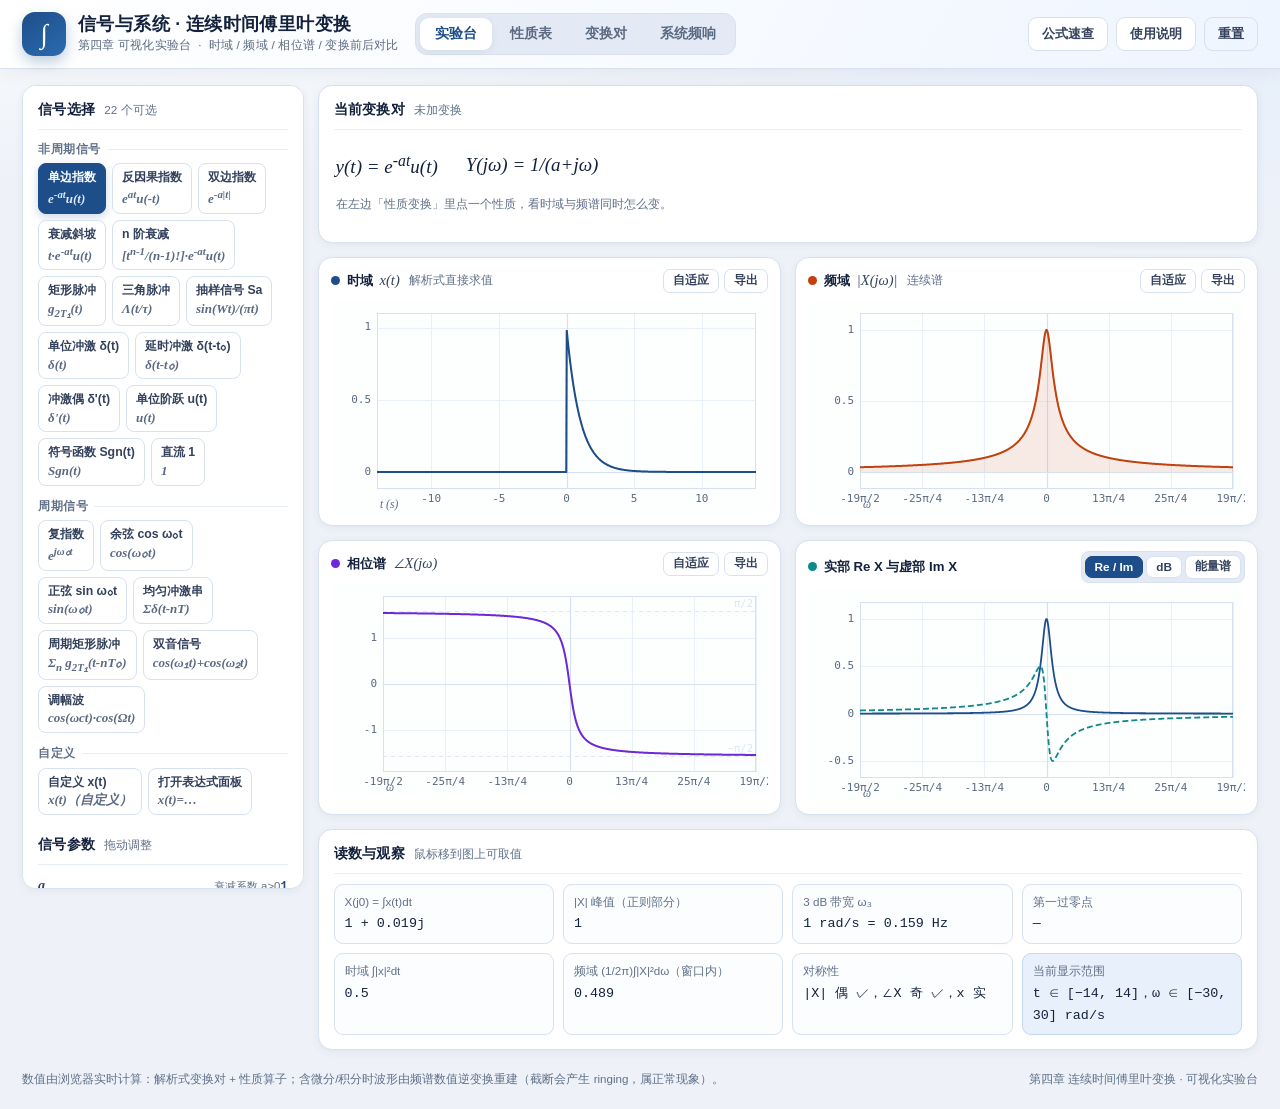
==== commit 70d4ed66: "分栏断点下移到 860px，窄屏把控制面板钉在顶部 浏览器或系统缩放后 CSS 视口常常落在 900–1180px，旧断点在这个区间就把 左右分栏退化成上下堆叠，调参时波形已经滚出屏幕。侧栏宽度改用 " ====
--- a/傅里叶变换可视化实验台.html
+++ b/傅里叶变换可视化实验台.html
@@ -147,13 +147,13 @@
 .panel-head.sub{margin-top:18px;}
 .panel-head h2{font-size:14px;font-weight:700;letter-spacing:.3px;}
 
-.lab-grid{display:grid;grid-template-columns:322px minmax(0,1fr);gap:14px;align-items:start;}
+.lab-grid{display:grid;grid-template-columns:clamp(252px,22vw,322px) minmax(0,1fr);gap:14px;align-items:start;}
 .ctrl-panel{position:sticky;top:78px;max-height:calc(100vh - 96px);overflow:auto;}
 .lab-main{display:flex;flex-direction:column;gap:14px;min-width:0;}
 
-.sys-grid{display:grid;grid-template-columns:322px minmax(0,1fr);gap:14px;align-items:start;}
+.sys-grid{display:grid;grid-template-columns:clamp(252px,22vw,322px) minmax(0,1fr);gap:14px;align-items:start;}
 .sys-main{display:flex;flex-direction:column;gap:14px;min-width:0;}
-.mod-grid{display:grid;grid-template-columns:322px minmax(0,1fr);gap:14px;align-items:start;}
+.mod-grid{display:grid;grid-template-columns:clamp(252px,22vw,322px) minmax(0,1fr);gap:14px;align-items:start;}
 .mod-main{display:flex;flex-direction:column;gap:14px;min-width:0;}
 .mod-charts-stack{display:flex;flex-direction:column;gap:14px;}
 .mod-charts-row{display:grid;grid-template-columns:repeat(auto-fit,minmax(320px,1fr));gap:14px;}
@@ -435,9 +435,13 @@
 .foot-right{white-space:nowrap;}
 
 /* ---------- 响应式 ---------- */
-@media (max-width:1180px){
+@media (max-width:1080px){
+  .lab-grid,.sys-grid,.mod-grid{gap:12px;}
+}
+@media (max-width:860px){
   .lab-grid,.sys-grid,.mod-grid{grid-template-columns:minmax(0,1fr);}
-  .ctrl-panel{position:static;max-height:none;overflow:visible;}
+  /* 堆叠时把控制面板钉在顶部，滚到波形也能边调边看 */
+  .ctrl-panel{position:sticky;top:64px;z-index:5;max-height:44vh;}
   .topic-body-grid{grid-template-columns:minmax(0,1fr);}
 }
 @media (max-width:820px){
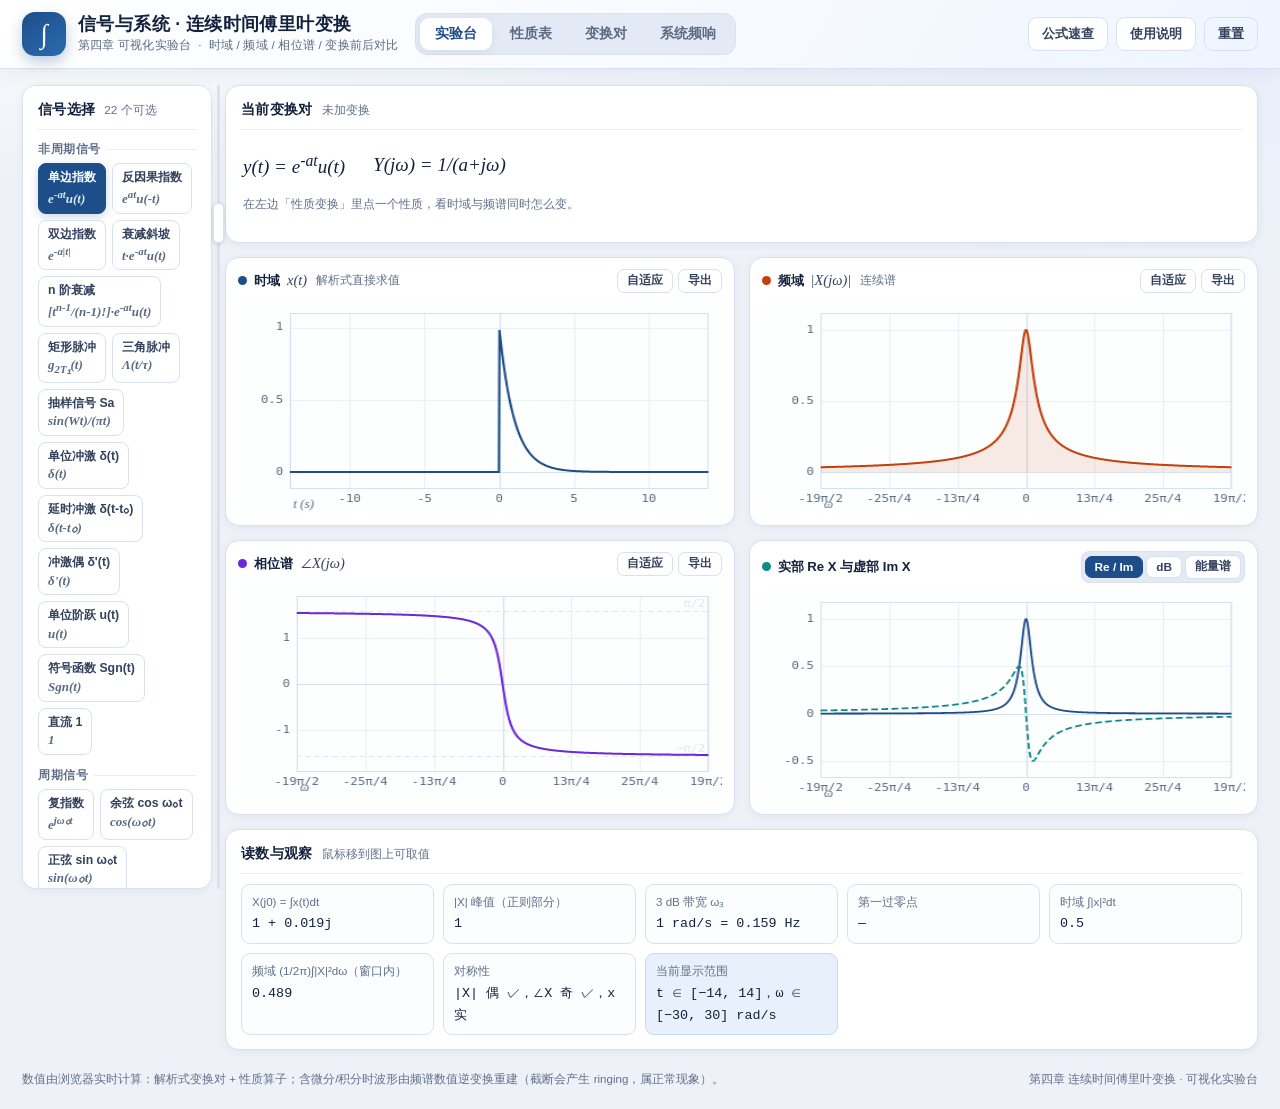
==== commit 9ebcdcc8: "分栏改为始终左右 + 可拖拽调宽，取消上下堆叠 缩放或窄屏导致的上下结构让调参时看不到波形。三栏网格改为 「面板 · 拖拽条 · 波形」，宽度写进 CSS 变量并按屏宽自动限幅， 拖拽结果存 loca" ====
--- a/傅里叶变换可视化实验台.html
+++ b/傅里叶变换可视化实验台.html
@@ -147,16 +147,35 @@
 .panel-head.sub{margin-top:18px;}
 .panel-head h2{font-size:14px;font-weight:700;letter-spacing:.3px;}
 
-.lab-grid{display:grid;grid-template-columns:clamp(252px,22vw,322px) minmax(0,1fr);gap:14px;align-items:start;}
+.lab-grid{display:grid;grid-template-columns:var(--side-w,300px) 13px minmax(0,1fr);gap:0;align-items:start;}
 .ctrl-panel{position:sticky;top:78px;max-height:calc(100vh - 96px);overflow:auto;}
 .lab-main{display:flex;flex-direction:column;gap:14px;min-width:0;}
 
-.sys-grid{display:grid;grid-template-columns:clamp(252px,22vw,322px) minmax(0,1fr);gap:14px;align-items:start;}
+.sys-grid{display:grid;grid-template-columns:var(--side-w,300px) 13px minmax(0,1fr);gap:0;align-items:start;}
 .sys-main{display:flex;flex-direction:column;gap:14px;min-width:0;}
-.mod-grid{display:grid;grid-template-columns:clamp(252px,22vw,322px) minmax(0,1fr);gap:14px;align-items:start;}
+.mod-grid{display:grid;grid-template-columns:var(--side-w,300px) 13px minmax(0,1fr);gap:0;align-items:start;}
 .mod-main{display:flex;flex-direction:column;gap:14px;min-width:0;}
 .mod-charts-stack{display:flex;flex-direction:column;gap:14px;}
-.mod-charts-row{display:grid;grid-template-columns:repeat(auto-fit,minmax(320px,1fr));gap:14px;}
+.mod-charts-row{display:grid;grid-template-columns:repeat(auto-fit,minmax(min(320px,100%),1fr));gap:14px;}
+
+/* 左右宽度调节条：任何屏宽都保持左右分栏，靠它自己拖 */
+.col-split{
+  align-self:stretch;position:sticky;top:78px;max-height:calc(100vh - 96px);
+  cursor:col-resize;touch-action:none;z-index:6;
+  display:flex;align-items:flex-start;justify-content:center;
+}
+.col-split::before{
+  content:"";width:3px;height:100%;border-radius:2px;background:var(--line);
+  transition:background .12s ease;
+}
+.col-split::after{
+  content:"";position:absolute;top:118px;width:9px;height:38px;border-radius:5px;
+  background:#fff;border:1px solid var(--line-2,var(--line));
+  box-shadow:0 1px 4px rgba(20,33,61,.16);
+}
+.col-split:hover::before,.col-split.on::before{background:var(--primary);}
+.col-split:focus-visible{outline:2px solid var(--primary-soft);outline-offset:2px;}
+.col-split.on::after{border-color:var(--primary);}
 
 /* ---------- 字段 / 滑块 ---------- */
 .field{margin-bottom:11px;}
@@ -269,7 +288,7 @@
 .mhat .hat{font-size:.72em;line-height:.5;}
 
 /* ---------- 图表 ---------- */
-.charts-grid{display:grid;grid-template-columns:repeat(auto-fit,minmax(360px,1fr));gap:14px;}
+.charts-grid{display:grid;grid-template-columns:repeat(auto-fit,minmax(min(360px,100%),1fr));gap:14px;}
 .charts-col{display:flex;flex-direction:column;gap:14px;}
 .chart-card{
   background:var(--panel);border:1px solid var(--line);border-radius:var(--radius);
@@ -295,11 +314,12 @@
   background:rgba(255,255,255,.94);border:1px solid var(--line);border-radius:7px;
   padding:3px 8px;font-family:var(--font-code);font-size:11.2px;color:var(--ink-2);
   box-shadow:var(--shadow-soft);white-space:nowrap;opacity:0;transition:opacity .12s;
+  max-width:calc(100% - 16px);overflow:hidden;text-overflow:ellipsis;
 }
 .chart-readout.on{opacity:1;}
 
 /* ---------- 读数表 ---------- */
-.insight-grid{display:grid;grid-template-columns:repeat(auto-fit,minmax(178px,1fr));gap:9px;}
+.insight-grid{display:grid;grid-template-columns:repeat(auto-fit,minmax(min(178px,100%),1fr));gap:9px;}
 .insight{
   border:1px solid var(--line);border-radius:9px;padding:8px 10px;background:#fbfdff;min-width:0;
 }
@@ -310,7 +330,7 @@
 .insight-note{font-size:12.4px;color:var(--ink-2);margin-top:10px;line-height:1.7;}
 
 /* ---------- 性质卡片 ---------- */
-.props-grid{display:grid;grid-template-columns:repeat(auto-fill,minmax(392px,1fr));gap:14px;}
+.props-grid{display:grid;grid-template-columns:repeat(auto-fill,minmax(min(392px,100%),1fr));gap:14px;}
 .prop-card{
   background:var(--panel);border:1px solid var(--line);border-radius:var(--radius);
   box-shadow:var(--shadow-soft);padding:13px 14px 12px;display:flex;flex-direction:column;gap:9px;
@@ -435,21 +455,17 @@
 .foot-right{white-space:nowrap;}
 
 /* ---------- 响应式 ---------- */
-@media (max-width:1080px){
-  .lab-grid,.sys-grid,.mod-grid{gap:12px;}
-}
+/* 左右分栏在任何屏宽都保持，不再退化成上下堆叠；窄屏靠 .col-split 自己拖 */
 @media (max-width:860px){
-  .lab-grid,.sys-grid,.mod-grid{grid-template-columns:minmax(0,1fr);}
-  /* 堆叠时把控制面板钉在顶部，滚到波形也能边调边看 */
-  .ctrl-panel{position:sticky;top:64px;z-index:5;max-height:44vh;}
   .topic-body-grid{grid-template-columns:minmax(0,1fr);}
 }
 @media (max-width:820px){
   .topbar{padding:10px 14px;}
-  .workspace{padding:12px 14px 4px;}
+  .workspace{padding:12px 10px 4px;}
   .mode-switch{order:3;width:100%;overflow:auto;}
   .canvas-box{height:190px;}
   .props-grid{grid-template-columns:minmax(0,1fr);}
+  .col-split::after{top:96px;}
 }
 
 @media (prefers-reduced-motion:reduce){
@@ -551,6 +567,9 @@
             <input type="range" id="rangeT" min="2" max="60" step="1" value="14">
           </div>
         </aside>
+
+        <div class="col-split" role="separator" aria-orientation="vertical" tabindex="0"
+             aria-label="拖动调节左右宽度，双击复位" title="拖动调节左右宽度 · 双击复位"></div>
 
         <div class="lab-main">
           <div class="panel formula-panel">
@@ -692,6 +711,8 @@
             <button class="btn" id="sysPreset2">课堂测试预设</button>
           </div>
         </aside>
+        <div class="col-split" role="separator" aria-orientation="vertical" tabindex="0"
+             aria-label="拖动调节左右宽度，双击复位" title="拖动调节左右宽度 · 双击复位"></div>
         <div class="sys-main">
           <div class="charts-grid">
             <div class="chart-card">
@@ -3001,6 +3022,74 @@
     } catch (e) { return null; }
   };
   UI.clearSave = function () { try { localStorage.removeItem(KEY); } catch (e) { } };
+
+  /* ------------------------------------------------- 左右分栏宽度拖拽 */
+  var SPLIT_KEY = 'ft-split-v1', SPLIT_DEF = 300, SPLIT_MIN = 190, curW = SPLIT_DEF;
+
+  function splitAvail() {
+    var g = document.querySelector('.lab-grid, .sys-grid, .mod-grid');
+    var left = g ? g.getBoundingClientRect().left : 0;
+    return Math.max(160, window.innerWidth - left - 13);
+  }
+  /* 手机这类超窄屏也要保持左右，所以下限按比例而不是死值；上限保证波形不被挤没 */
+  function splitMin() { return Math.round(Math.min(SPLIT_MIN, Math.max(140, splitAvail() * 0.34))); }
+  function splitMax() {
+    var a = splitAvail();
+    return Math.max(splitMin(), Math.min(760, a - Math.min(380, a * 0.55)));
+  }
+
+  function applySplit(w) {
+    curW = Math.round(Math.max(splitMin(), Math.min(splitMax(), w)));
+    document.documentElement.style.setProperty('--side-w', curW + 'px');
+    [].slice.call(document.querySelectorAll('.col-split')).forEach(function (e) {
+      e.setAttribute('aria-valuenow', curW);
+      e.setAttribute('aria-valuemin', splitMin());
+      e.setAttribute('aria-valuemax', Math.round(splitMax()));
+    });
+    return curW;
+  }
+
+  UI.initSplits = function () {
+    var v = NaN;
+    try { v = parseInt(localStorage.getItem(SPLIT_KEY), 10); } catch (e) { }
+    applySplit(isFinite(v) && v > 0 ? v : SPLIT_DEF);
+
+    [].slice.call(document.querySelectorAll('.col-split')).forEach(function (bar) {
+      var startX = 0, base = 0;
+      bar.addEventListener('pointerdown', function (e) {
+        e.preventDefault();
+        startX = e.clientX; base = curW;
+        bar.classList.add('on');
+        document.body.style.userSelect = 'none';
+        try { bar.setPointerCapture(e.pointerId); } catch (err) { }
+      });
+      bar.addEventListener('pointermove', function (e) {
+        if (bar.classList.contains('on')) applySplit(base + (e.clientX - startX));
+      });
+      function end(e) {
+        if (!bar.classList.contains('on')) return;
+        bar.classList.remove('on');
+        document.body.style.userSelect = '';
+        try { bar.releasePointerCapture(e.pointerId); } catch (err) { }
+        UI.saveSplit(curW);
+        window.dispatchEvent(new Event('resize'));
+      }
+      bar.addEventListener('pointerup', end);
+      bar.addEventListener('pointercancel', end);
+      bar.addEventListener('dblclick', function () { UI.saveSplit(applySplit(SPLIT_DEF)); });
+      bar.addEventListener('keydown', function (e) {
+        var step = e.shiftKey ? 64 : 24, hit = true;
+        if (e.key === 'ArrowLeft') applySplit(curW - step);
+        else if (e.key === 'ArrowRight') applySplit(curW + step);
+        else if (e.key === 'Home' || e.key === 'Enter') applySplit(SPLIT_DEF);
+        else hit = false;
+        if (hit) { e.preventDefault(); UI.saveSplit(curW); }
+      });
+    });
+
+    window.addEventListener('resize', function () { applySplit(curW); });
+  };
+  UI.saveSplit = function (w) { try { localStorage.setItem(SPLIT_KEY, String(w)); } catch (e) { } };
 
   /* --------------------------------------------------- 复数格式化 */
   UI.cplx = function (re, im, d) {
@@ -4745,6 +4834,8 @@
       '<li><b>变换对</b>：表 4.2 速查，带实时缩略图。点信号名即可在实验台打开。</li>',
       '<li><b>系统频响</b>：选一个输入信号 + 一个系统（理想低通、RC、自定义有理式……），看 |H|、φ_H、x(t)/y(t)、|X|/|Y|。两个预设分别是课件例 4.1.1 和课堂测试。</li>',
       '</ul>',
+      '<h4>左右排版</h4>',
+      '<p>页面始终是「左控制面板 · 右波形」两栏，不会因屏幕小或缩放变成上下结构。中间那条竖线可以左右拖动来分配宽度，<b>双击复位</b>；点住它后用 <code class="kbd">← →</code>（按住 Shift 步长 64px）也能调。宽度会记住，下次打开还是你习惯的比例。</p>',
       '<h4>自定义信号</h4>',
       '<p>点「自定义 x(t)」打开抽屉，输入表达式（如 <code class="kbd">exp(-3*t)*u(t)</code> 或 <code class="kbd">rect(t/2)</code>），工具会用数值积分算出它的频谱。支持 <code class="kbd">sin cos exp abs sqrt sign u step rect gate sa sinc tri</code> 等函数和参数 <code class="kbd">a b c w0 T</code>。</p>',
       '<h4>数值说明</h4>',
@@ -4866,6 +4957,7 @@
 
   /* -------------------------------------------------------- 启动 */
   window.addEventListener('DOMContentLoaded', function () {
+    UI.initSplits();
     FT.Lab.init();
   });
 
